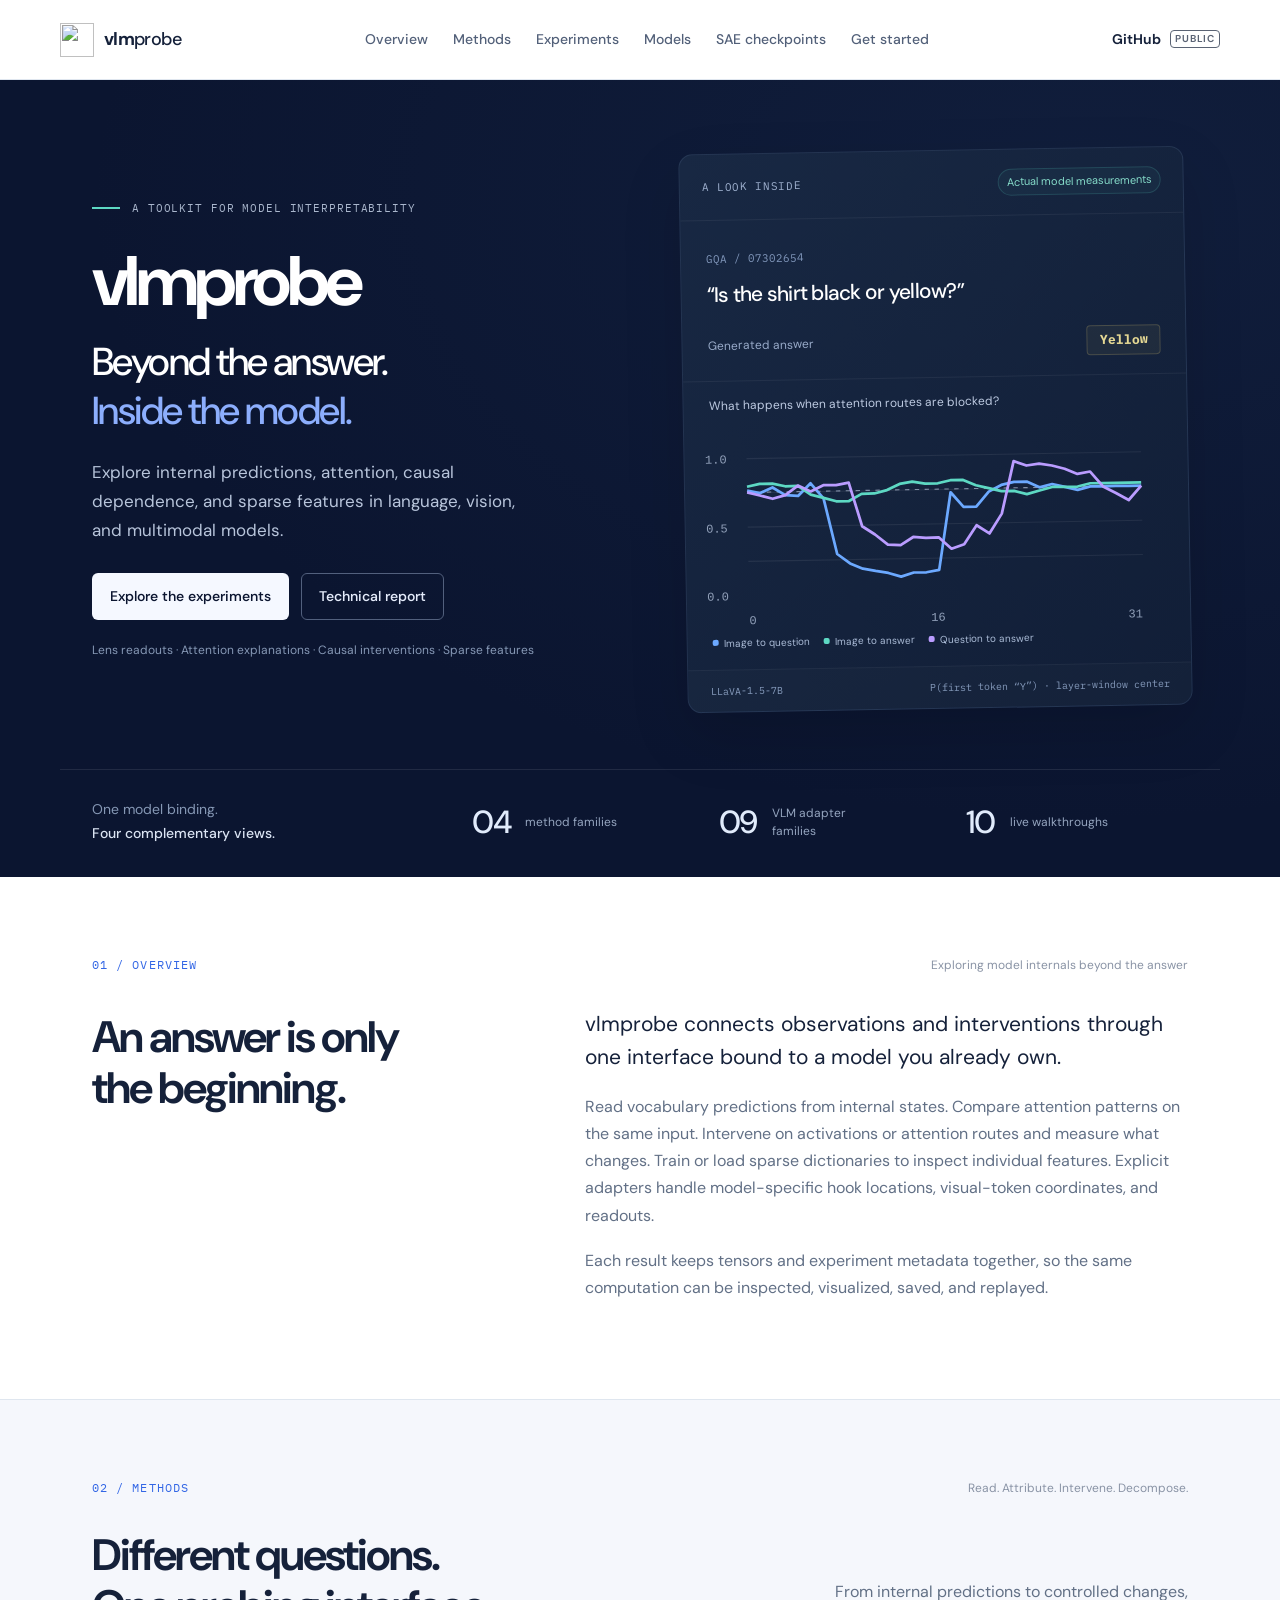
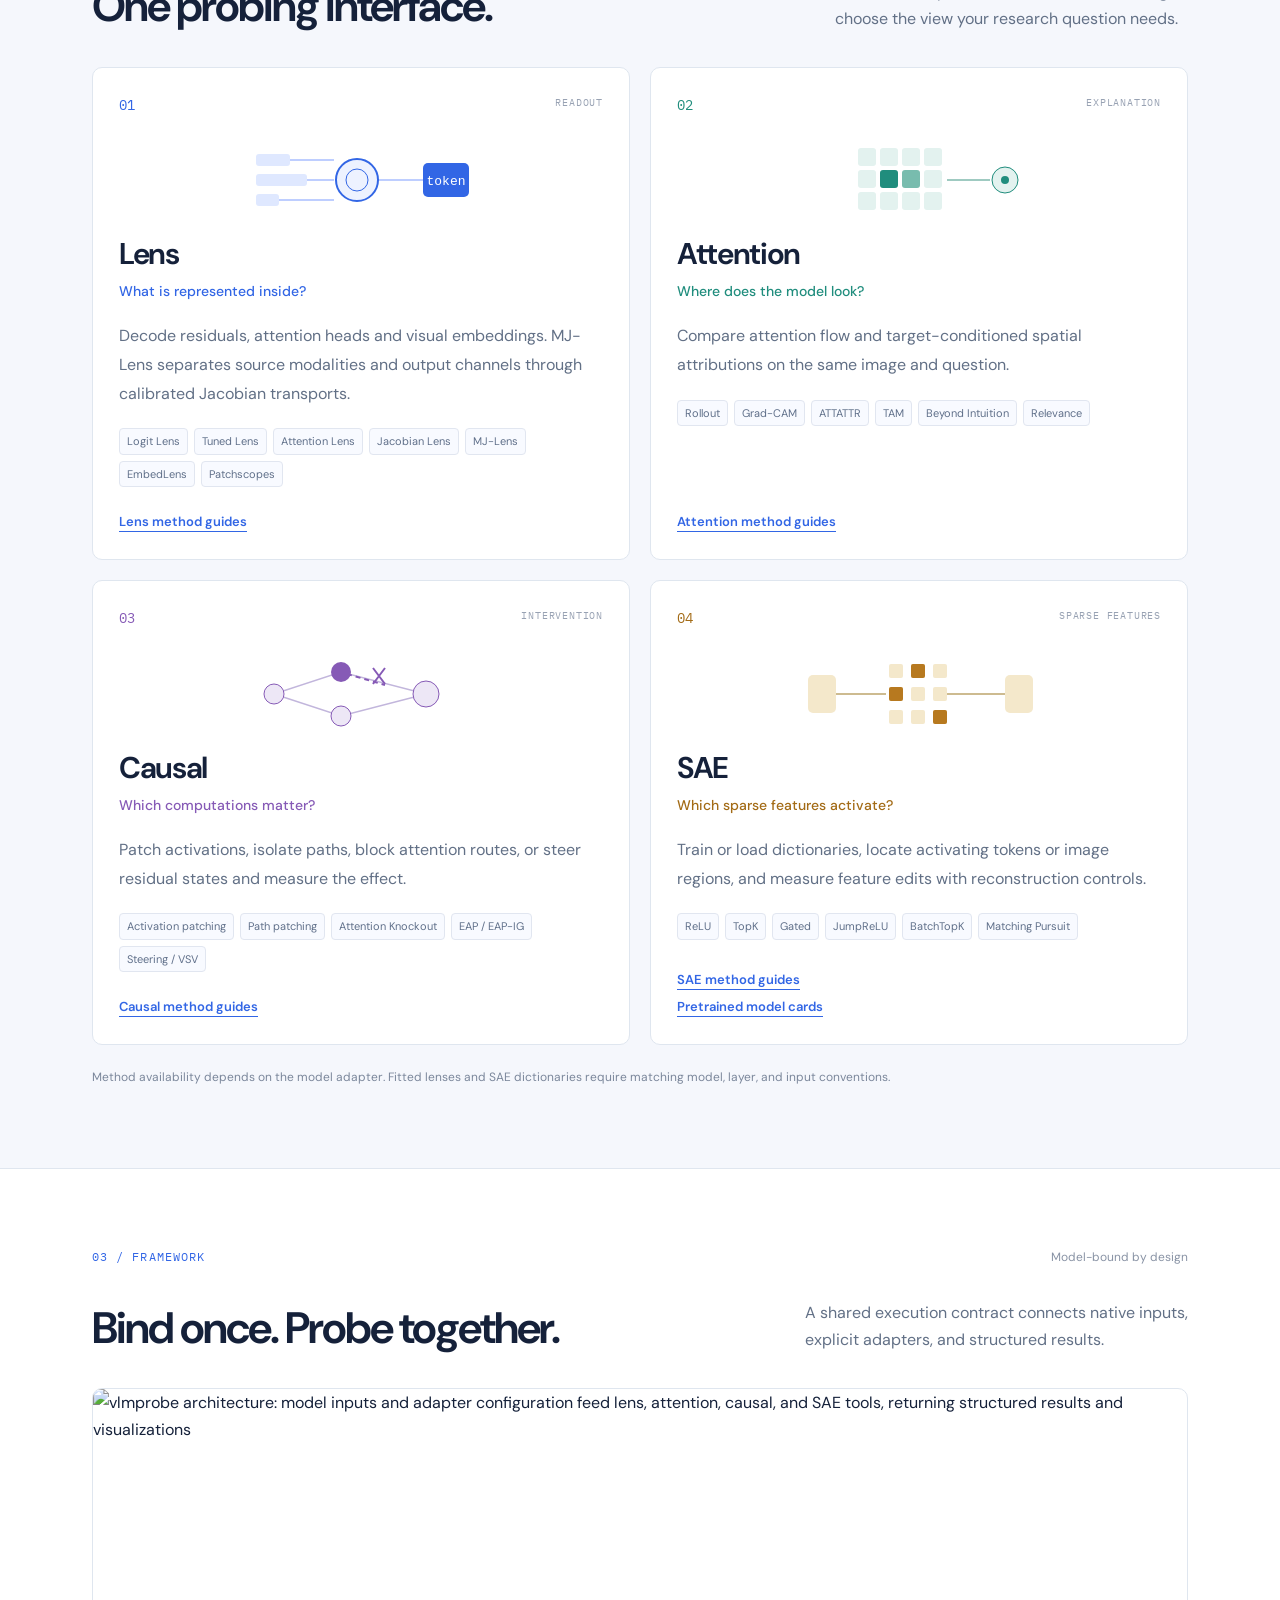
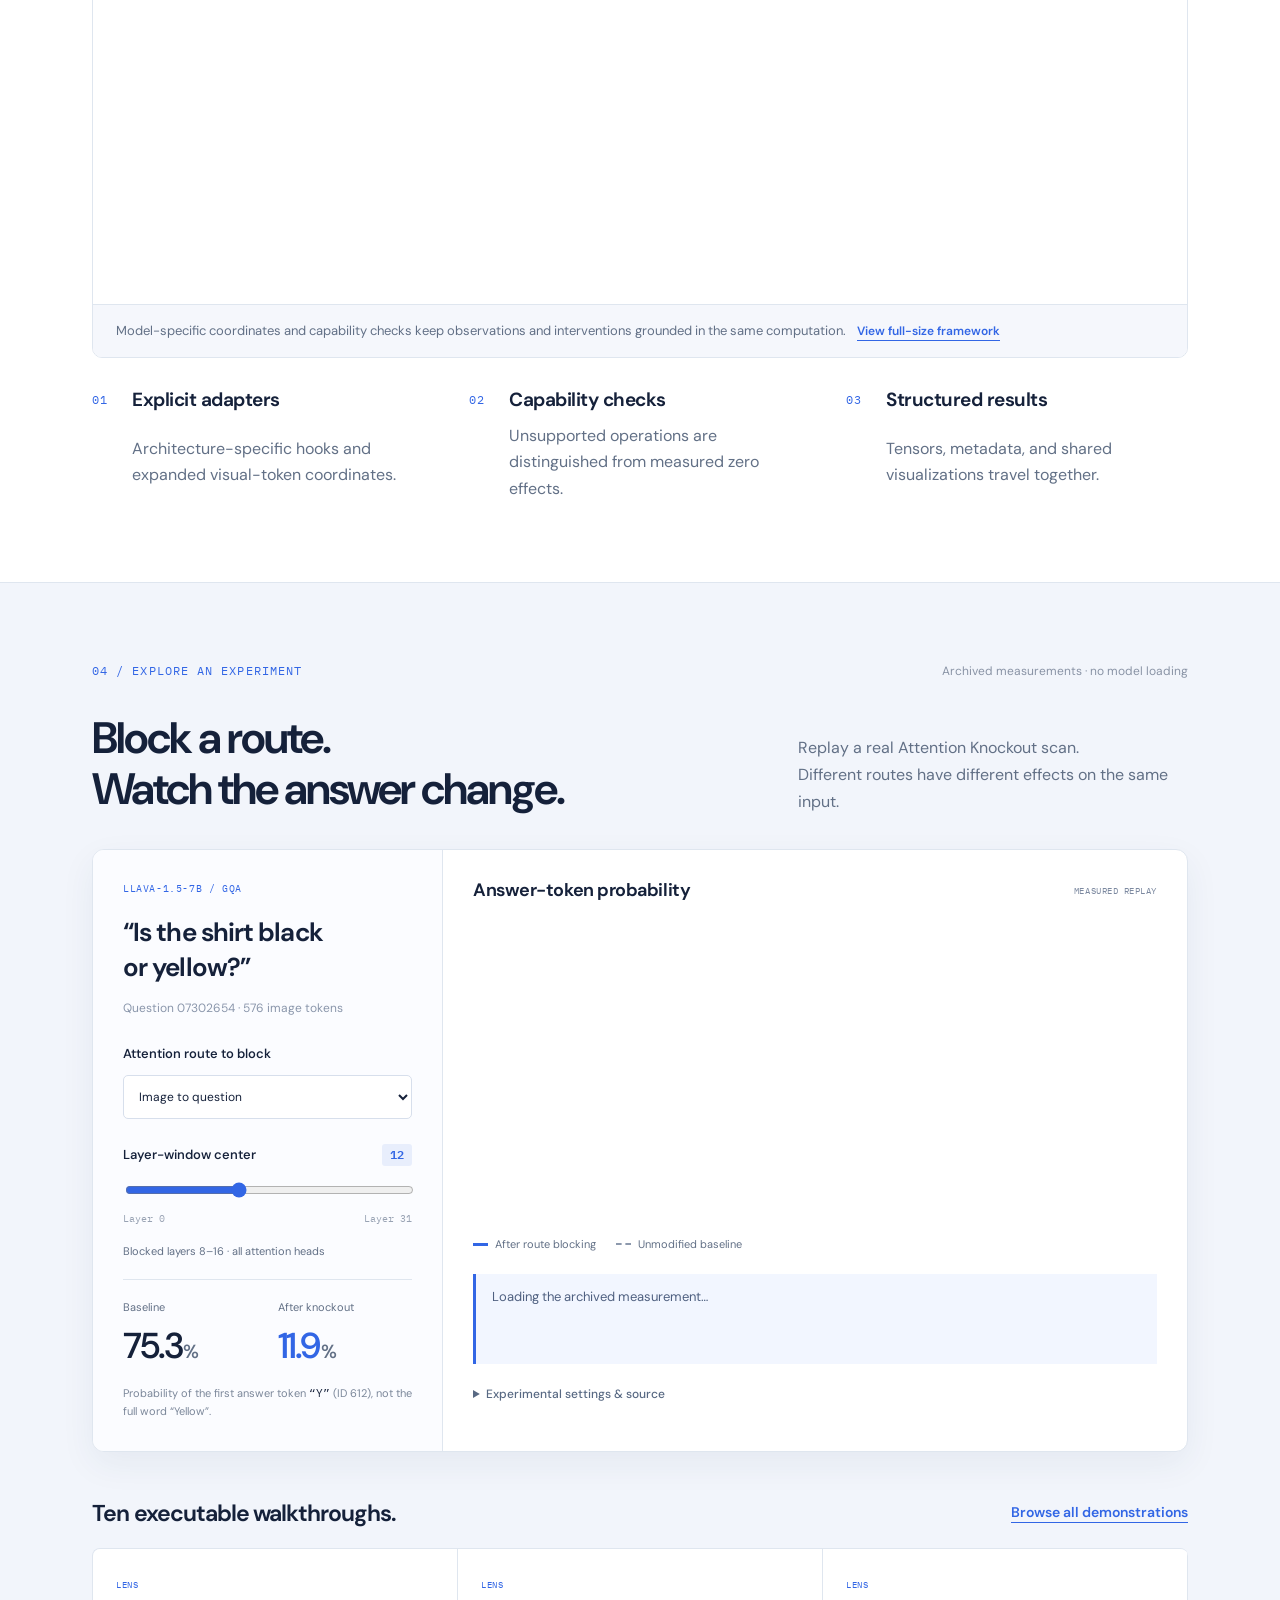
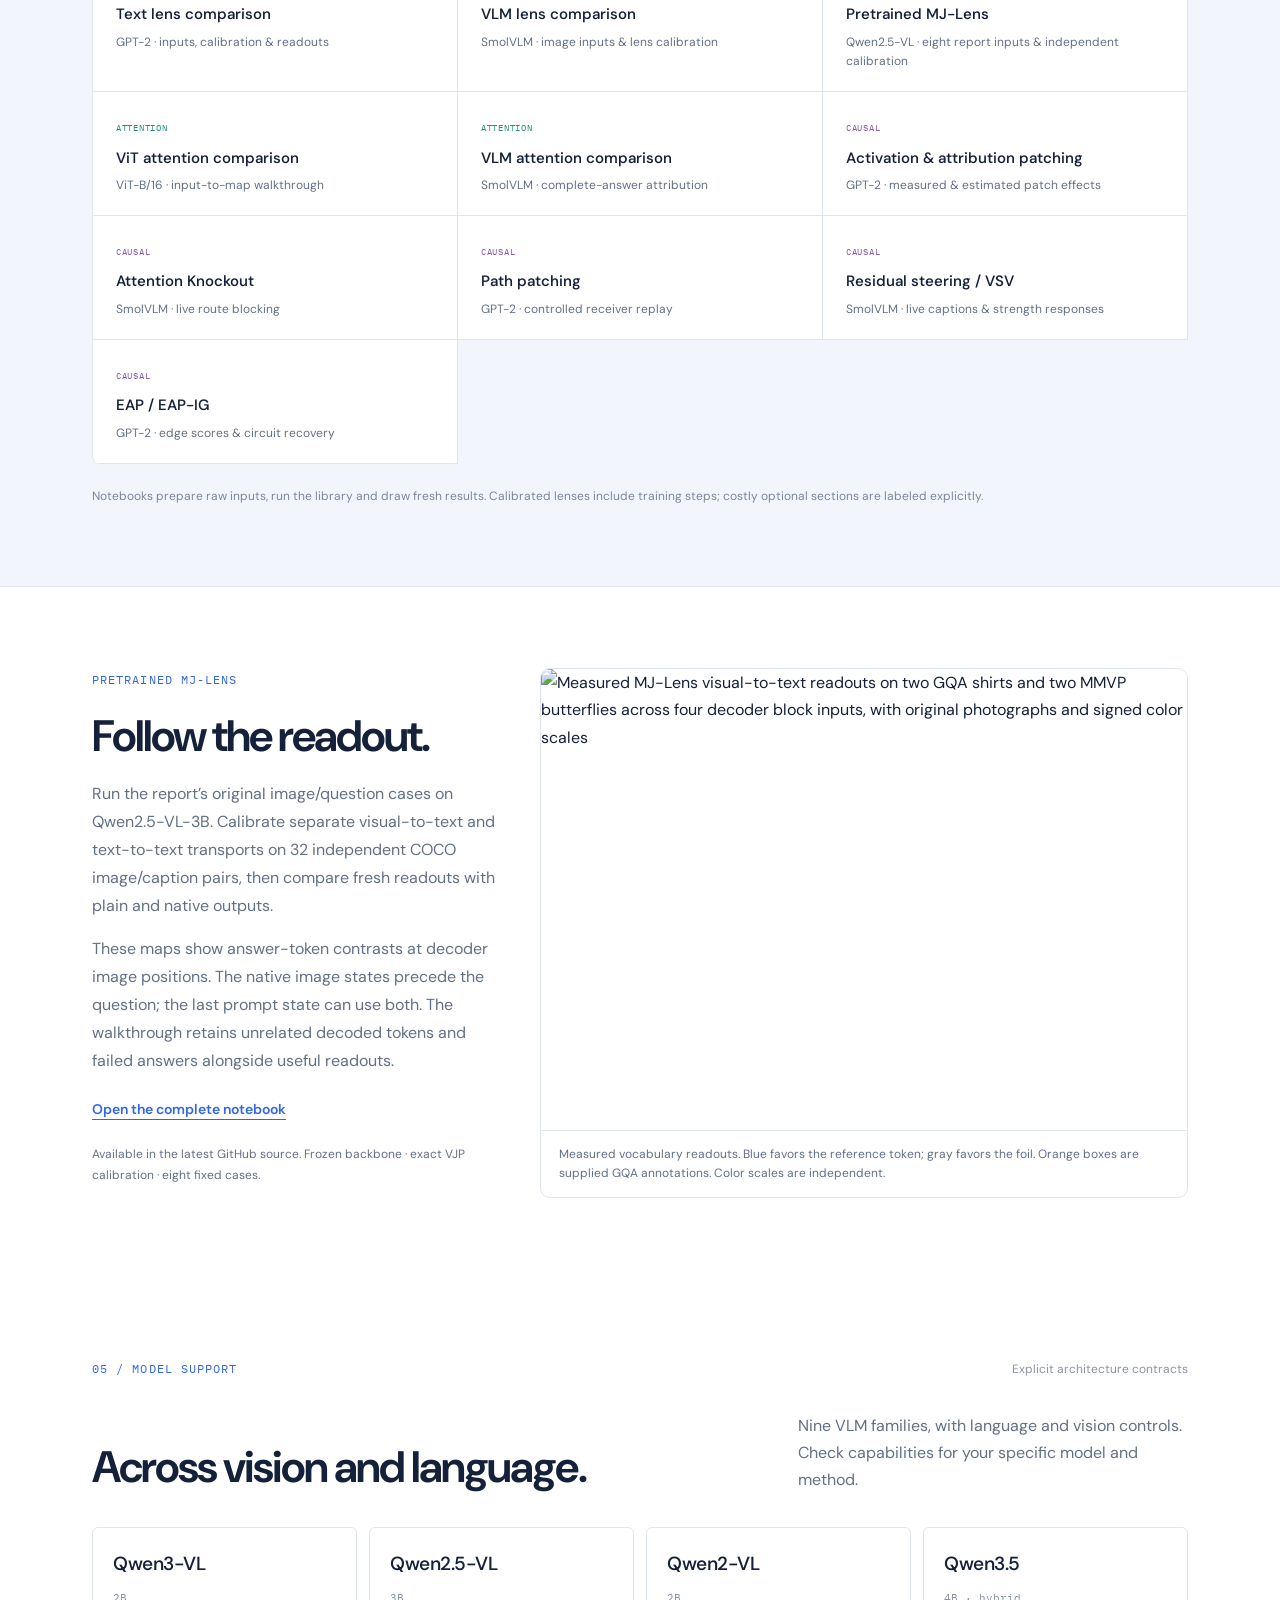
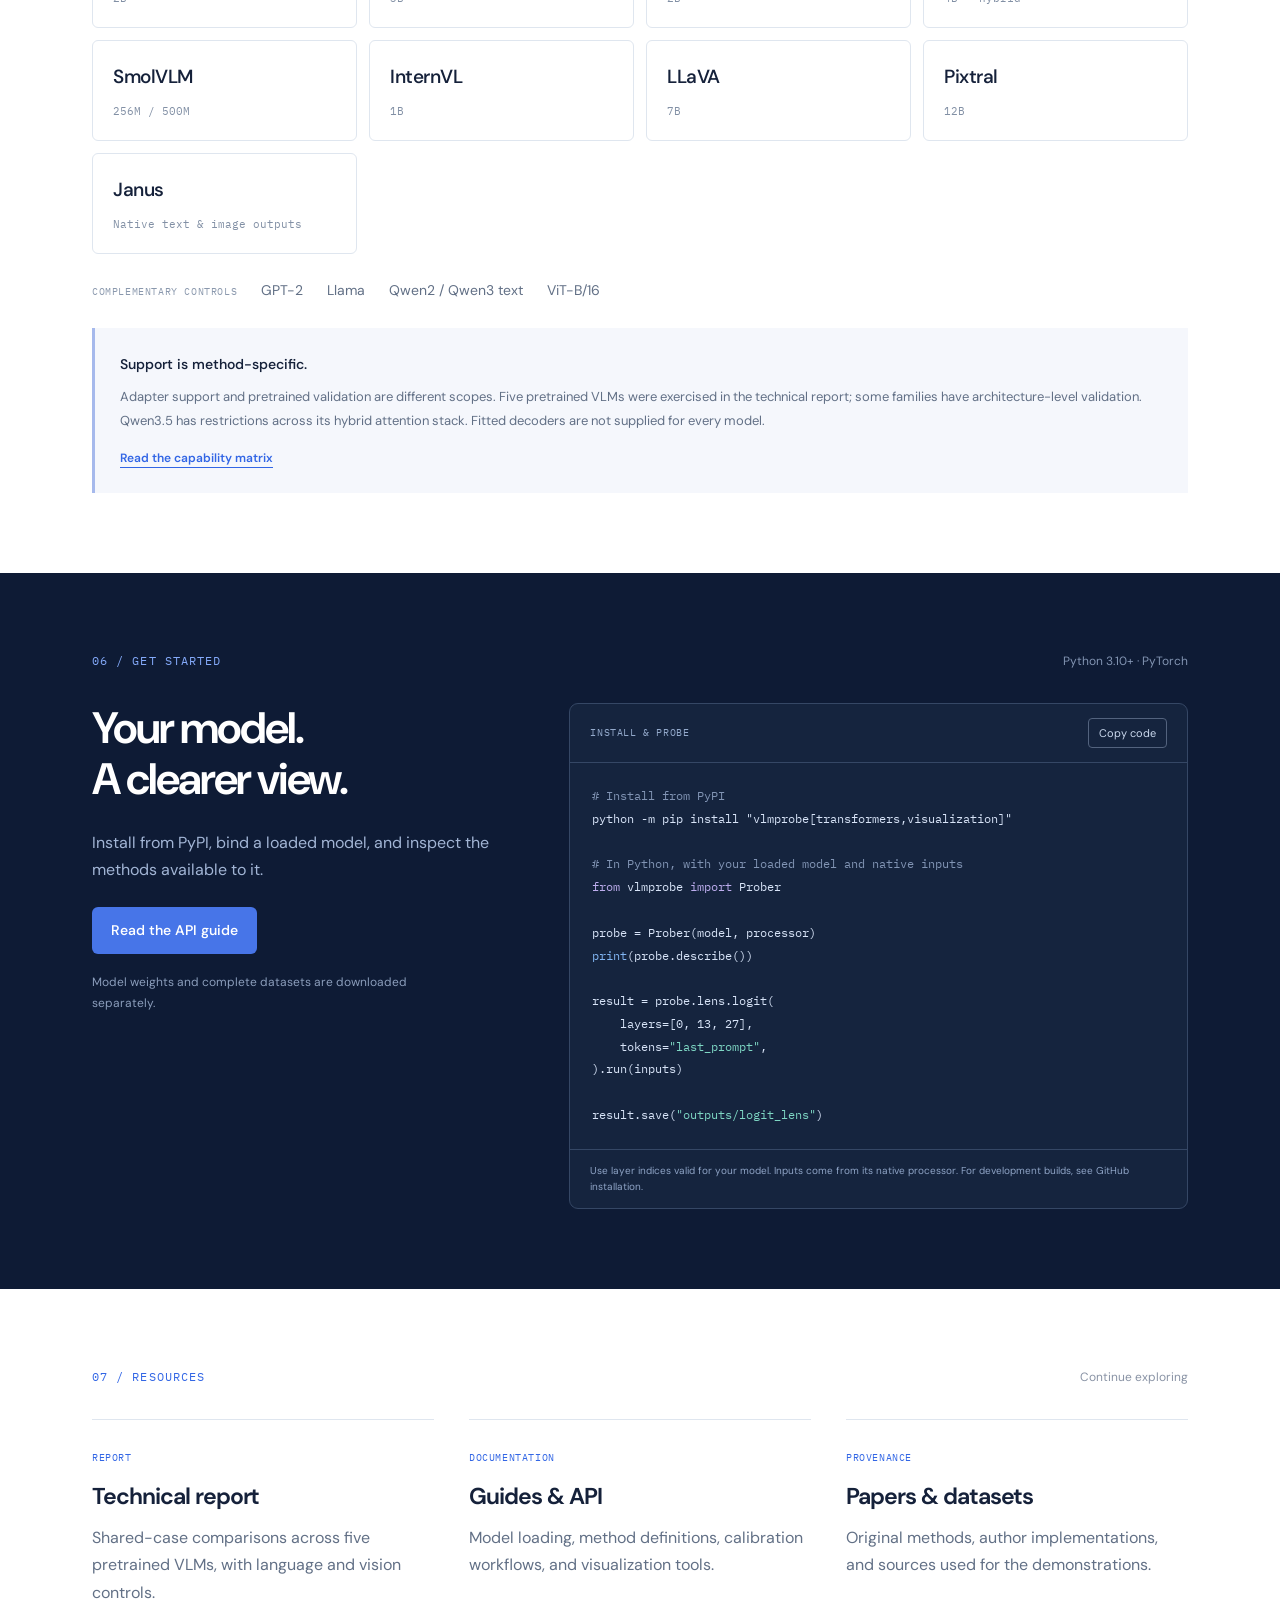
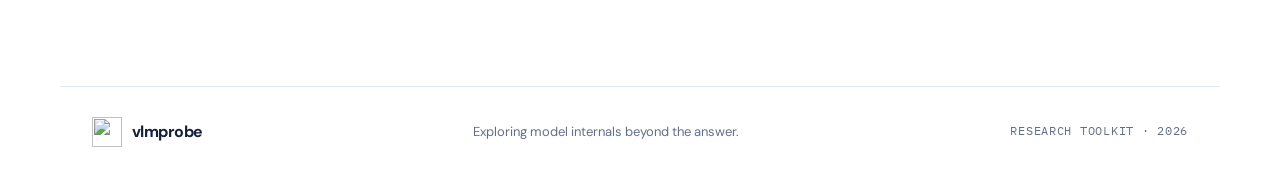
==== docs/project-page/index.html @ 8ac9cca7 "Validate library feedback and publish pretrained MJ-Lens workflows Repair corpus Jacobian resume and" ====
<!doctype html>
<html lang="en">
<head>
<meta charset="utf-8"><meta name="viewport" content="width=device-width,initial-scale=1">
<meta name="description" content="vlmprobe brings lens readouts, attention explanations, causal interventions, and sparse feature analysis into one model-bound interface for language, vision, and multimodal models.">
<meta name="theme-color" content="#0b1530">
<title>vlmprobe — Exploring Model Internals Beyond the Answer</title>
<link rel="icon" type="image/svg+xml" href="data:image/svg+xml,%3Csvg xmlns='http://www.w3.org/2000/svg' viewBox='0 0 32 32'%3E%3Crect width='32' height='32' rx='8' fill='%230b1530'/%3E%3Ccircle cx='17' cy='15' r='8' stroke='%235dd8c3' fill='none' stroke-width='2'/%3E%3Cpath d='m23 21 5 6M4 10h7M4 16h7M4 22h7' stroke='%236ca9ff' stroke-width='2'/%3E%3C/svg%3E">
<link rel="preconnect" href="https://fonts.googleapis.com"><link rel="preconnect" href="https://fonts.gstatic.com" crossorigin>
<link href="https://fonts.googleapis.com/css2?family=DM+Sans:wght@400;450;500;550;600;650;700;750&family=IBM+Plex+Mono:wght@400;500&display=swap" rel="stylesheet">
<link rel="stylesheet" href="styles.css">
</head>
<body>
<a class="skip-link" href="#overview">Skip to content</a>
<header class="site-header"><div class="nav-wrap">
<a class="brand" href="#top"><img src="assets/mark.svg" width="34" height="34" alt=""><span>vlm<span class="brand-light">probe</span></span></a>
<nav aria-label="Main navigation"><a href="#overview">Overview</a><a href="#methods">Methods</a><a href="#experiment">Experiments</a><a href="#models">Models</a><a href="sae-models/">SAE checkpoints</a><a href="#start">Get started</a></nav>
<a class="nav-code" href="https://github.com/gexinh/vlm-prob" target="_blank" rel="noopener">GitHub <span class="private-label">PUBLIC</span></a>
</div></header>
<main id="top">
<section class="hero"><div class="hero-grid wrap">
<div class="hero-copy">
<p class="eyebrow"><span class="eyebrow-line"></span> A TOOLKIT FOR MODEL INTERPRETABILITY</p>
<h1>vlmprobe</h1>
<p class="hero-title">Beyond the answer.<br> <span>Inside the model.</span></p>
<p class="hero-description">Explore internal predictions, attention, causal dependence, and sparse features in language, vision, and multimodal models.</p>
<div class="hero-actions"><a class="button button-primary" href="#experiment">Explore the experiments</a><a class="button button-outline" href="https://github.com/gexinh/vlm-prob/releases/latest/download/vlm-probing-technical-report.pdf" target="_blank" rel="noopener">Technical report</a></div>
<p class="hero-footnote">Lens readouts · Attention explanations · Causal interventions · Sparse features</p>
</div>
<div class="hero-figure">
<div class="figure-heading"><span class="mono">A LOOK INSIDE</span><span class="figure-tag">Actual model measurements</span></div>
<div class="question"><span class="question-label">GQA / 07302654</span><p>“Is the shirt black or yellow?”</p><div class="answer"><span>Generated answer</span><strong>Yellow</strong></div></div>
<div class="trace-heading"><span>What happens when attention routes are blocked?</span></div>
<svg class="hero-chart" viewBox="0 0 430 195" role="img" aria-labelledby="hero-chart-title"><title id="hero-chart-title">Archived attention knockout curves: probability of first answer token Y across layer windows</title><g stroke="#ffffff12"><path d="M42 128.75H402"/><path d="M42 97.5H402"/><path d="M42 66.25H402"/><path d="M42 35H402"/></g><g fill="#91a0b9" font-size="11" font-family="monospace"><text x="4" y="39">1.0</text><text x="4" y="102">0.5</text><text x="4" y="164">0.0</text><text x="42" y="186">0</text><text x="208" y="186">16</text><text x="388" y="186">31</text></g><path d="M42 65.84832429885864H402" stroke="#8290a8" stroke-dasharray="4 5"/><polyline points="42.0,64.2 53.6,66.7 65.2,61.7 76.8,68.9 88.4,69.8 100.0,58.5 111.6,72.4 123.2,123.4 134.8,132.2 146.4,137.2 158.0,139.5 169.6,141.5 181.2,145.1 192.8,141.5 204.4,141.5 216.0,139.5 227.6,68.9 239.2,82.4 250.8,82.4 262.4,68.9 274.0,63.0 285.6,60.4 297.2,60.4 308.8,65.8 320.4,63.0 332.0,65.8 343.6,68.8 355.2,65.8 366.8,65.9 378.4,65.8 390.0,65.9 401.6,65.8" fill="none" stroke="#6ca9ff" stroke-width="2.5" stroke-linejoin="round"/><polyline points="42.0,60.6 53.6,58.2 65.2,58.2 76.8,60.8 88.4,60.7 100.0,68.8 111.6,72.0 123.2,75.3 134.8,75.3 146.4,68.9 158.0,68.8 169.6,65.9 181.2,60.5 192.8,58.6 204.4,60.7 216.0,60.5 227.6,57.9 239.2,57.9 250.8,62.9 262.4,65.7 274.0,68.7 285.6,68.7 297.2,71.8 308.8,68.7 320.4,65.7 332.0,65.7 343.6,65.7 355.2,62.9 366.8,62.9 378.4,63.0 390.0,63.0 401.6,63.0" fill="none" stroke="#5dd8c3" stroke-width="2.5" stroke-linejoin="round"/><polyline points="42.0,65.8 53.6,68.8 65.2,72.0 76.8,68.9 88.4,60.4 100.0,65.9 111.6,60.4 123.2,60.6 134.8,58.4 146.4,98.5 158.0,106.2 169.6,115.6 181.2,116.3 192.8,109.1 204.4,110.2 216.0,109.8 227.6,120.4 239.2,116.5 250.8,99.4 262.4,107.1 274.0,89.2 285.6,41.5 297.2,45.7 308.8,44.2 320.4,46.1 332.0,49.3 343.6,54.2 355.2,52.2 366.8,66.0 378.4,72.2 390.0,78.8 401.6,65.8" fill="none" stroke="#ba9cff" stroke-width="2.5" stroke-linejoin="round"/></svg>
<div class="chart-caption"><span><i style="background:#6ca9ff"></i>Image to question</span><span><i style="background:#5dd8c3"></i>Image to answer</span><span><i style="background:#ba9cff"></i>Question to answer</span></div>
<div class="figure-footer"><span>LLaVA-1.5-7B</span><span>P(first token “Y”) · layer-window center</span></div>
</div>
</div><div class="hero-bottom wrap"><p>One model binding.<br> <strong>Four complementary views.</strong></p><div><strong>04</strong><span>method families</span></div><div><strong>09</strong><span>VLM adapter families</span></div><div><strong>10</strong><span>live walkthroughs</span></div></div></section>
<section class="section wrap" id="overview"><div class="section-top"><span class="section-index">01 / OVERVIEW</span><span class="section-note">Exploring model internals beyond the answer</span></div><div class="overview-grid"><h2>An answer is only<br> the beginning.</h2><div><p class="lead">vlmprobe connects observations and interventions through one interface bound to a model you already own.</p><p>Read vocabulary predictions from internal states. Compare attention patterns on the same input. Intervene on activations or attention routes and measure what changes. Train or load sparse dictionaries to inspect individual features. Explicit adapters handle model-specific hook locations, visual-token coordinates, and readouts.</p><p>Each result keeps tensors and experiment metadata together, so the same computation can be inspected, visualized, saved, and replayed.</p></div></div></section>
<section class="methods-section" id="methods"><div class="section wrap"><div class="section-top"><span class="section-index">02 / METHODS</span><span class="section-note">Read. Attribute. Intervene. Decompose.</span></div><div class="section-heading"><h2>Different questions.<br> One probing interface.</h2><p>From internal predictions to controlled changes,<br> choose the view your research question needs.</p></div>
<div class="method-grid">
<article class="method-card lens-card"><div class="method-number">01 <span>READOUT</span></div><div class="method-symbol" aria-hidden="true"><svg viewBox="0 0 250 80"><g stroke="#a9bfff" stroke-width="1.5"><path d="M22 20H98M22 40H98M22 60H98M143 40H211"/></g><g fill="#dfe8ff"><rect x="20" y="14" width="34" height="12" rx="3"/><rect x="20" y="34" width="51" height="12" rx="3"/><rect x="20" y="54" width="23" height="12" rx="3"/></g><circle cx="121" cy="40" r="21" fill="#edf2ff" stroke="#3266e5" stroke-width="2"/><circle cx="121" cy="40" r="11" fill="none" stroke="#3266e5"/><rect x="187" y="23" width="46" height="34" rx="5" fill="#3266e5"/><text x="210" y="45" text-anchor="middle" fill="white" font-size="13" font-family="monospace">token</text></svg></div><h3>Lens</h3><p class="method-question">What is represented inside?</p><p>Decode residuals, attention heads and visual embeddings. MJ-Lens separates source modalities and output channels through calibrated Jacobian transports.</p><div class="method-tags"><span>Logit Lens</span><span>Tuned Lens</span><span>Attention Lens</span><span>Jacobian Lens</span><a href="https://github.com/gexinh/vlm-probe/blob/main/docs/methods/mj_lens.md" target="_blank" rel="noopener">MJ-Lens</a><span>EmbedLens</span><span>Patchscopes</span></div><a class="text-link" href="https://github.com/gexinh/vlm-prob/blob/main/docs/methods/logit_lens.md" target="_blank" rel="noopener">Lens method guides</a></article>
<article class="method-card attention-card"><div class="method-number">02 <span>EXPLANATION</span></div><div class="method-symbol" aria-hidden="true"><svg viewBox="0 0 250 80"><g fill="#e3f2ef"><rect x="64" y="8" width="18" height="18" rx="3"/><rect x="86" y="8" width="18" height="18" rx="3"/><rect x="108" y="8" width="18" height="18" rx="3"/><rect x="130" y="8" width="18" height="18" rx="3"/><rect x="64" y="30" width="18" height="18" rx="3"/><rect x="130" y="30" width="18" height="18" rx="3"/><rect x="64" y="52" width="18" height="18" rx="3"/><rect x="86" y="52" width="18" height="18" rx="3"/><rect x="108" y="52" width="18" height="18" rx="3"/><rect x="130" y="52" width="18" height="18" rx="3"/></g><rect x="86" y="30" width="18" height="18" rx="3" fill="#208d7d"/><rect x="108" y="30" width="18" height="18" rx="3" fill="#78bcae"/><path d="M153 40H196" stroke="#7fb9ac" stroke-width="1.5"/><circle cx="211" cy="40" r="13" fill="#e3f2ef" stroke="#208d7d"/><circle cx="211" cy="40" r="4" fill="#208d7d"/></svg></div><h3>Attention</h3><p class="method-question">Where does the model look?</p><p>Compare attention flow and target-conditioned spatial attributions on the same image and question.</p><div class="method-tags"><span>Rollout</span><span>Grad-CAM</span><span>ATTATTR</span><span>TAM</span><span>Beyond Intuition</span><span>Relevance</span></div><a class="text-link" href="https://github.com/gexinh/vlm-prob/blob/main/docs/methods/attention_maps.md" target="_blank" rel="noopener">Attention method guides</a></article>
<article class="method-card causal-card"><div class="method-number">03 <span>INTERVENTION</span></div><div class="method-symbol" aria-hidden="true"><svg viewBox="0 0 250 80"><g fill="none" stroke="#c2b6dc" stroke-width="1.5"><path d="M38 40 105 18 190 40M38 40 105 62 190 40"/></g><path d="m111 20 38 11" stroke="#865ab6" stroke-width="2" stroke-dasharray="5 4"/><circle cx="38" cy="40" r="10" fill="#ede7f6" stroke="#865ab6"/><circle cx="105" cy="18" r="10" fill="#865ab6"/><circle cx="105" cy="62" r="10" fill="#ede7f6" stroke="#865ab6"/><circle cx="190" cy="40" r="13" fill="#ede7f6" stroke="#865ab6"/><path d="m137 14 12 16m0-16-12 16" stroke="#865ab6" stroke-width="2"/></svg></div><h3>Causal</h3><p class="method-question">Which computations matter?</p><p>Patch activations, isolate paths, block attention routes, or steer residual states and measure the effect.</p><div class="method-tags"><span>Activation patching</span><span>Path patching</span><span>Attention Knockout</span><span>EAP / EAP-IG</span><span>Steering / VSV</span></div><a class="text-link" href="https://github.com/gexinh/vlm-prob/blob/main/docs/methods/activation_patching.md" target="_blank" rel="noopener">Causal method guides</a></article>
<article class="method-card sae-card"><div class="method-number">04 <span>SPARSE FEATURES</span></div><div class="method-symbol" aria-hidden="true"><svg viewBox="0 0 250 80"><path d="M38 40H92M153 40H212" stroke="#bda56c" stroke-width="1.5"/><rect x="14" y="21" width="28" height="38" rx="5" fill="#f4e8cb"/><g fill="#f4e8cb"><rect x="95" y="10" width="14" height="14" rx="2"/><rect x="117" y="10" width="14" height="14" rx="2"/><rect x="139" y="10" width="14" height="14" rx="2"/><rect x="95" y="33" width="14" height="14" rx="2"/><rect x="117" y="33" width="14" height="14" rx="2"/><rect x="139" y="33" width="14" height="14" rx="2"/><rect x="95" y="56" width="14" height="14" rx="2"/><rect x="117" y="56" width="14" height="14" rx="2"/><rect x="139" y="56" width="14" height="14" rx="2"/></g><g fill="#b7791f"><rect x="117" y="10" width="14" height="14" rx="2"/><rect x="95" y="33" width="14" height="14" rx="2"/><rect x="139" y="56" width="14" height="14" rx="2"/></g><rect x="211" y="21" width="28" height="38" rx="5" fill="#f4e8cb"/></svg></div><h3>SAE</h3><p class="method-question">Which sparse features activate?</p><p>Train or load dictionaries, locate activating tokens or image regions, and measure feature edits with reconstruction controls.</p><div class="method-tags"><span>ReLU</span><span>TopK</span><span>Gated</span><span>JumpReLU</span><span>BatchTopK</span><span>Matching Pursuit</span></div><a class="text-link" href="https://github.com/gexinh/vlm-prob/blob/main/docs/methods/sae/README.md" target="_blank" rel="noopener">SAE method guides</a><a class="text-link" href="sae-models/">Pretrained model cards</a></article>
</div><p class="section-small">Method availability depends on the model adapter. Fitted lenses and SAE dictionaries require matching model, layer, and input conventions.</p></div></section>
<section class="section wrap" id="framework"><div class="section-top"><span class="section-index">03 / FRAMEWORK</span><span class="section-note">Model-bound by design</span></div><div class="section-heading"><h2>Bind once. Probe together.</h2><p>A shared execution contract connects native inputs,<br> explicit adapters, and structured results.</p></div><figure class="protocol-figure"><img src="assets/library-overview-sae.svg" alt="vlmprobe architecture: model inputs and adapter configuration feed lens, attention, causal, and SAE tools, returning structured results and visualizations" width="1600" height="754" loading="lazy"><figcaption>Model-specific coordinates and capability checks keep observations and interventions grounded in the same computation. <a class="text-link" href="assets/library-overview-sae.svg" target="_blank" rel="noopener">View full-size framework</a></figcaption></figure><div class="principle-row"><div><span class="mono">01</span><h3>Explicit adapters</h3><p>Architecture-specific hooks and expanded visual-token coordinates.</p></div><div><span class="mono">02</span><h3>Capability checks</h3><p>Unsupported operations are distinguished from measured zero effects.</p></div><div><span class="mono">03</span><h3>Structured results</h3><p>Tensors, metadata, and shared visualizations travel together.</p></div></div></section>
<section class="experiment-section" id="experiment"><div class="section wrap"><div class="section-top"><span class="section-index">04 / EXPLORE AN EXPERIMENT</span><span class="section-note">Archived measurements · no model loading</span></div><div class="section-heading"><h2>Block a route.<br> Watch the answer change.</h2><p>Replay a real Attention Knockout scan.<br> Different routes have different effects on the same input.</p></div>
<div class="experiment-panel"><div class="experiment-sidebar"><div class="sample-kicker mono">LLAVA-1.5-7B / GQA</div><h3>“Is the shirt black<br> or yellow?”</h3><p class="sample-meta">Question 07302654 · 576 image tokens</p><div class="control"><label for="route-select">Attention route to block</label><select id="route-select"><option value="image_to_question">Image to question</option><option value="image_to_last">Image to answer position</option><option value="question_to_last">Question to answer position</option><option value="target_to_question">Target shirt patches to question</option><option value="other_to_question">Other image patches to question</option></select></div><div class="control"><label for="layer-range">Layer-window center <output id="layer-output" for="layer-range">12</output></label><input type="range" min="0" max="31" value="12" id="layer-range"><div class="range-labels"><span>Layer 0</span><span>Layer 31</span></div></div><p class="window-note" id="window-note">Blocked layers 8–16 · all attention heads</p><div class="measurement"><div><span>Baseline</span><strong>75.3<span>%</span></strong></div><div><span>After knockout</span><strong id="knockout-value">11.9<span>%</span></strong></div></div><div class="token-explanation">Probability of the first answer token <code>“Y”</code> (ID 612), not the full word “Yellow”.</div></div>
<div class="experiment-chart-panel"><div class="experiment-chart-heading"><h3>Answer-token probability</h3><span class="replay-label">MEASURED REPLAY</span></div><div id="chart-container" class="chart-container" aria-label="Attention knockout probability chart"></div><div class="experiment-legend"><span><i class="legend-blue"></i>After route blocking</span><span><i class="legend-baseline"></i>Unmodified baseline</span></div><div class="result-insight" aria-live="polite" id="result-insight">Loading the archived measurement…</div><details class="data-details"><summary>Experimental settings &amp; source</summary><p>Joint windows of up to 9 consecutive layers, clipped at the boundaries; all heads are blocked at masked pre-softmax attention logits. Layer indices start at zero. LLaVA-1.5-7B uses bf16 model execution and float32 probability readout.</p><p>This browser replays stored numbers; it does not run a new intervention. A single GQA example does not establish dataset-level performance.</p><a href="https://github.com/gexinh/vlm-prob/blob/main/demos/snapshots/attention_knockout/07302654.json" target="_blank" rel="noopener">View original measurement</a></details><noscript><p>This interactive replay requires JavaScript. The hero figure shows the same archived experiment.</p></noscript></div></div>
<div class="demo-heading"><h3>Ten executable walkthroughs.</h3><a class="text-link" href="https://github.com/gexinh/vlm-prob/blob/main/demos/README.md" target="_blank" rel="noopener">Browse all demonstrations</a></div><div class="demo-grid">
<a class="demo-item" href="https://github.com/gexinh/vlm-prob/blob/main/demos/lens_comparison_demo.ipynb" target="_blank" rel="noopener"><span class="demo-family lens">LENS</span><h4>Text lens comparison</h4><p>GPT-2 · inputs, calibration &amp; readouts</p></a>
<a class="demo-item" href="https://github.com/gexinh/vlm-prob/blob/main/demos/vlm_lens_demo.ipynb" target="_blank" rel="noopener"><span class="demo-family lens">LENS</span><h4>VLM lens comparison</h4><p>SmolVLM · image inputs &amp; lens calibration</p></a>
<a class="demo-item" href="https://github.com/gexinh/vlm-probe/blob/main/demos/10_mj_lens.ipynb" target="_blank" rel="noopener"><span class="demo-family lens">LENS</span><h4>Pretrained MJ-Lens</h4><p>Qwen2.5-VL · eight report inputs &amp; independent calibration</p></a>
<a class="demo-item" href="https://github.com/gexinh/vlm-prob/blob/main/demos/attention_comparison_demo.ipynb" target="_blank" rel="noopener"><span class="demo-family attention">ATTENTION</span><h4>ViT attention comparison</h4><p>ViT-B/16 · input-to-map walkthrough</p></a>
<a class="demo-item" href="https://github.com/gexinh/vlm-prob/blob/main/demos/vlm_attention_comparison_demo.ipynb" target="_blank" rel="noopener"><span class="demo-family attention">ATTENTION</span><h4>VLM attention comparison</h4><p>SmolVLM · complete-answer attribution</p></a>
<a class="demo-item" href="https://github.com/gexinh/vlm-prob/blob/main/demos/activation_patching_demo.ipynb" target="_blank" rel="noopener"><span class="demo-family causal">CAUSAL</span><h4>Activation &amp; attribution patching</h4><p>GPT-2 · measured &amp; estimated patch effects</p></a>
<a class="demo-item" href="https://github.com/gexinh/vlm-prob/blob/main/demos/attention_knockout_demo.ipynb" target="_blank" rel="noopener"><span class="demo-family causal">CAUSAL</span><h4>Attention Knockout</h4><p>SmolVLM · live route blocking</p></a>
<a class="demo-item" href="https://github.com/gexinh/vlm-prob/blob/main/demos/path_patching_demo.ipynb" target="_blank" rel="noopener"><span class="demo-family causal">CAUSAL</span><h4>Path patching</h4><p>GPT-2 · controlled receiver replay</p></a>
<a class="demo-item" href="https://github.com/gexinh/vlm-prob/blob/main/demos/steering_vsv_demo.ipynb" target="_blank" rel="noopener"><span class="demo-family causal">CAUSAL</span><h4>Residual steering / VSV</h4><p>SmolVLM · live captions &amp; strength responses</p></a>
<a class="demo-item" href="https://github.com/gexinh/vlm-prob/blob/main/demos/eap_ig_demo.ipynb" target="_blank" rel="noopener"><span class="demo-family causal">CAUSAL</span><h4>EAP / EAP-IG</h4><p>GPT-2 · edge scores &amp; circuit recovery</p></a>
</div><p class="section-small">Notebooks prepare raw inputs, run the library and draw fresh results. Calibrated lenses include training steps; costly optional sections are labeled explicitly.</p></div></section>
<section class="section wrap mj-walkthrough" id="mj-lens"><div class="mj-copy"><span class="section-index">PRETRAINED MJ-LENS</span><h2>Follow the readout.</h2><p>Run the report’s original image/question cases on Qwen2.5-VL-3B. Calibrate separate visual-to-text and text-to-text transports on 32 independent COCO image/caption pairs, then compare fresh readouts with plain and native outputs.</p><p>These maps show answer-token contrasts at decoder image positions. The native image states precede the question; the last prompt state can use both. The walkthrough retains unrelated decoded tokens and failed answers alongside useful readouts.</p><a class="text-link" href="https://github.com/gexinh/vlm-probe/blob/main/demos/10_mj_lens.ipynb" target="_blank" rel="noopener">Open the complete notebook</a><p class="section-small">Available in the latest GitHub source. Frozen backbone · exact VJP calibration · eight fixed cases.</p></div><figure class="mj-preview"><a href="assets/lens-mj-report-spatial.png" target="_blank" rel="noopener"><img src="assets/lens-mj-report-spatial.png" alt="Measured MJ-Lens visual-to-text readouts on two GQA shirts and two MMVP butterflies across four decoder block inputs, with original photographs and signed color scales" width="2414" height="1722" loading="lazy"></a><figcaption>Measured vocabulary readouts. Blue favors the reference token; gray favors the foil. Orange boxes are supplied GQA annotations. Color scales are independent.</figcaption></figure></section>
<section class="section wrap" id="models"><div class="section-top"><span class="section-index">05 / MODEL SUPPORT</span><span class="section-note">Explicit architecture contracts</span></div><div class="section-heading"><h2>Across vision and language.</h2><p>Nine VLM families, with language and vision controls.<br> Check capabilities for your specific model and method.</p></div><div class="model-grid">
<a href="https://github.com/gexinh/vlm-prob/blob/main/docs/models/qwen3_vl.md" target="_blank" rel="noopener"><span>Qwen3-VL</span><small>2B</small></a><a href="https://github.com/gexinh/vlm-prob/blob/main/docs/models/qwen2_5_vl.md" target="_blank" rel="noopener"><span>Qwen2.5-VL</span><small>3B</small></a><a href="https://github.com/gexinh/vlm-prob/blob/main/docs/models/qwen2_vl.md" target="_blank" rel="noopener"><span>Qwen2-VL</span><small>2B</small></a><a href="https://github.com/gexinh/vlm-prob/blob/main/docs/models/qwen3_5.md" target="_blank" rel="noopener"><span>Qwen3.5</span><small>4B · hybrid</small></a><a href="https://github.com/gexinh/vlm-prob/blob/main/docs/models/smolvlm.md" target="_blank" rel="noopener"><span>SmolVLM</span><small>256M / 500M</small></a><a href="https://github.com/gexinh/vlm-prob/blob/main/docs/models/internvl.md" target="_blank" rel="noopener"><span>InternVL</span><small>1B</small></a><a href="https://github.com/gexinh/vlm-prob/blob/main/docs/models/llava.md" target="_blank" rel="noopener"><span>LLaVA</span><small>7B</small></a><a href="https://github.com/gexinh/vlm-prob/blob/main/docs/models/pixtral.md" target="_blank" rel="noopener"><span>Pixtral</span><small>12B</small></a><a href="https://github.com/gexinh/vlm-probe/blob/main/docs/models/janus.md" target="_blank" rel="noopener"><span>Janus</span><small>Native text &amp; image outputs</small></a></div><div class="model-controls"><span class="mono">COMPLEMENTARY CONTROLS</span><span>GPT-2</span><span>Llama</span><span>Qwen2 / Qwen3 text</span><span>ViT-B/16</span></div><div class="support-note"><strong>Support is method-specific.</strong><p>Adapter support and pretrained validation are different scopes. Five pretrained VLMs were exercised in the technical report; some families have architecture-level validation. Qwen3.5 has restrictions across its hybrid attention stack. Fitted decoders are not supplied for every model.</p><a class="text-link" href="https://github.com/gexinh/vlm-prob/blob/main/docs/models/README.md" target="_blank" rel="noopener">Read the capability matrix</a></div></section>
<section class="start-section" id="start"><div class="section wrap"><div class="section-top"><span class="section-index">06 / GET STARTED</span><span class="section-note">Python 3.10+ · PyTorch</span></div><div class="start-grid"><div><h2>Your model.<br> A clearer view.</h2><p>Install from <a href="https://pypi.org/project/vlmprobe/" target="_blank" rel="noopener">PyPI</a>, bind a loaded model, and inspect the methods available to it.</p><a class="button button-blue" href="https://github.com/gexinh/vlm-prob/blob/main/docs/API.md" target="_blank" rel="noopener">Read the API guide</a><p class="access-note">Model weights and complete datasets are downloaded separately.</p></div><div class="code-panel"><div class="code-header"><span class="mono">INSTALL &amp; PROBE</span><button type="button" id="copy-code" aria-label="Copy installation and probing example">Copy code</button></div><pre><code id="quickstart-code"><span class="code-comment"># Install from PyPI</span>
python -m pip install "vlmprobe[transformers,visualization]"

<span class="code-comment"># In Python, with your loaded model and native inputs</span>
<span class="code-keyword">from</span> vlmprobe <span class="code-keyword">import</span> Prober

probe = Prober(model, processor)
<span class="code-function">print</span>(probe.describe())

result = probe.lens.logit(
    layers=[0, 13, 27],
    tokens=<span class="code-string">"last_prompt"</span>,
).run(inputs)

result.save(<span class="code-string">"outputs/logit_lens"</span>)</code></pre><div class="code-footer">Use layer indices valid for your model. Inputs come from its native processor. For development builds, see <a href="https://github.com/gexinh/vlm-prob/blob/main/docs/PACKAGING.md" target="_blank" rel="noopener">GitHub installation</a>.</div></div></div></div></section>
<section class="section resources-section wrap" id="resources"><div class="section-top"><span class="section-index">07 / RESOURCES</span><span class="section-note">Continue exploring</span></div><div class="resource-grid"><a href="https://github.com/gexinh/vlm-prob/releases/latest/download/vlm-probing-technical-report.pdf" target="_blank" rel="noopener"><span class="mono">REPORT</span><h3>Technical report</h3><p>Shared-case comparisons across five pretrained VLMs, with language and vision controls.</p></a><a href="https://github.com/gexinh/vlm-prob/blob/main/docs/README.md" target="_blank" rel="noopener"><span class="mono">DOCUMENTATION</span><h3>Guides &amp; API</h3><p>Model loading, method definitions, calibration workflows, and visualization tools.</p></a><a href="https://github.com/gexinh/vlm-prob/blob/main/docs/REFERENCES.md" target="_blank" rel="noopener"><span class="mono">PROVENANCE</span><h3>Papers &amp; datasets</h3><p>Original methods, author implementations, and sources used for the demonstrations.</p></a></div></section>
</main><footer class="footer wrap"><a class="brand" href="#top"><img src="assets/mark.svg" width="30" height="30" alt=""><span>vlmprobe</span></a><p>Exploring model internals beyond the answer.</p><span class="mono">RESEARCH TOOLKIT · 2026</span></footer>
<script src="app.js" defer></script>
</body></html>
---- docs/project-page/styles.css ----
:root{--navy:#0b1530;--ink:#15213a;--muted:#627086;--blue:#3266e5;--mint:#5dd8c3;--line:#dfe6ef;--soft:#f5f7fc;--mono:"IBM Plex Mono",monospace}*{box-sizing:border-box}html{scroll-behavior:smooth;scroll-padding-top:96px}body{margin:0;font-family:"DM Sans",sans-serif;color:var(--ink);font-size:16px;line-height:1.7;background:#fff}a{color:inherit;text-decoration:none}button,input,select{font:inherit}button,a,input,select{ -webkit-tap-highlight-color:transparent}a:focus-visible,button:focus-visible,input:focus-visible,select:focus-visible{outline:3px solid #41bda6;outline-offset:5px}button{cursor:pointer}p{margin:0 0 18px}h1,h2,h3{line-height:1.16;letter-spacing:-.045em;margin:0}h2{font-size:44px;font-weight:650}h3{font-size:25px;font-weight:650}.wrap{max-width:1160px;margin:auto;padding-left:32px;padding-right:32px}.mono{font-family:var(--mono);font-size:12px;letter-spacing:.06em}.site-header{height:80px;position:sticky;top:0;z-index:20;background:#fffffff2;backdrop-filter:blur(16px);border-bottom:1px solid var(--line)}.nav-wrap{height:100%;max-width:1224px;margin:auto;padding:0 32px;display:flex;align-items:center;justify-content:space-between;gap:24px}.brand{display:flex;align-items:center;gap:10px;font-size:18px;font-weight:700;letter-spacing:-.035em;white-space:nowrap}.brand-light{font-weight:500}.site-header nav{display:flex;gap:25px;font-size:14px;font-weight:500;color:#526079}.site-header nav a:hover,.nav-code:hover{color:var(--blue)}.nav-code{display:flex;align-items:center;gap:9px;font-size:14px;font-weight:650}.private-label{font-size:10px;letter-spacing:.08em;border:1px solid currentColor;border-radius:4px;padding:2px 4px;opacity:.7;line-height:1.2}.hero{color:white;background:var(--navy);position:relative;overflow:hidden}.hero:before{content:"";position:absolute;inset:0;pointer-events:none;background:radial-gradient(ellipse at 85% 15%,#253e6738,transparent 65%)}.hero-grid{display:grid;grid-template-columns:1.06fr 1fr;gap:55px;padding-top:70px;padding-bottom:60px;position:relative;align-items:center}.eyebrow{font-family:var(--mono);font-size:11px;letter-spacing:.08em;color:#aab7cd;display:flex;align-items:center;gap:12px;margin-bottom:24px}.eyebrow-line{display:inline-block;width:28px;height:2px;background:var(--mint)}.hero h1{font-size:70px;font-weight:700;letter-spacing:-.065em;margin-bottom:16px}.hero-title{font-size:39px;line-height:1.24;letter-spacing:-.04em;font-weight:500;margin-bottom:23px}.hero-title span{color:#8caefd}.hero-description{color:#b8c5db;max-width:430px;font-size:17px;line-height:1.7;margin-bottom:28px}.hero-actions{display:flex;flex-wrap:wrap;gap:12px}.button{display:inline-flex;align-items:center;justify-content:center;gap:10px;padding:12px 17px;font-size:14px;line-height:1.5;font-weight:550;border:1px solid transparent;border-radius:6px;transition:background .2s,transform .2s}.button:hover{transform:translateY(-2px)}.button-primary{background:#f5f8ff;color:#0b1530}.button-primary:hover{background:#d9e7ff}.button-outline{border-color:#52607d;color:#e4ebfa}.button-outline:hover{background:#1a2847}.hero-footnote{font-size:12px;color:#8698b5;margin-top:20px;margin-bottom:0}.hero-figure{border:1px solid #3d507266;border-radius:14px;background:linear-gradient(135deg,#182843,#111e37);box-shadow:0 24px 60px #0002;transform:rotate(-1deg);overflow:hidden}.figure-heading{padding:19px 22px;display:flex;align-items:center;justify-content:space-between;border-bottom:1px solid #ffffff0f}.figure-heading .mono{color:#a1b3d1;font-size:11px}.figure-tag{color:#85dbc9;font-size:11px;background:#5dd8c30b;border:1px solid #5dd8c32c;padding:3px 8px;border-radius:20px}.question{padding:23px 25px 19px}.question-label{font-family:var(--mono);font-size:11px;color:#8298bc}.question p{font-size:21px;font-weight:500;letter-spacing:-.035em;margin:7px 0 18px}.answer{display:flex;align-items:center;justify-content:space-between;font-size:12px;color:#98aac8}.answer strong{font-family:var(--mono);font-size:13px;color:#e6d994;background:#efd4760e;border:1px solid #efd47632;padding:3px 12px;border-radius:4px}.trace-heading{padding:14px 25px 0;border-top:1px solid #ffffff0f;color:#bdcae1;font-size:12px}.hero-chart{display:block;width:100%;padding:5px 16px 0;height:auto}.chart-caption{display:flex;flex-wrap:wrap;gap:7px 14px;padding:0 25px 18px;font-size:10px;color:#aabbd6}.chart-caption span{display:flex;align-items:center;gap:5px}.chart-caption i{width:6px;height:6px;display:inline-block;border-radius:2px}.figure-footer{display:flex;justify-content:space-between;gap:12px;padding:12px 22px;background:#ffffff03;border-top:1px solid #ffffff0c;font-family:var(--mono);font-size:10px;color:#869bbc}.hero-bottom{position:relative;border-top:1px solid #ffffff17;display:grid;grid-template-columns:1.6fr 1fr 1fr 1fr;gap:25px;padding-top:25px;padding-bottom:28px;align-items:center}.hero-bottom p{margin:0;color:#8698b5;font-size:14px;line-height:1.7}.hero-bottom p strong{color:#dbe4f3;font-weight:500}.hero-bottom div{display:flex;align-items:center;gap:15px}.hero-bottom div strong{font-size:32px;font-weight:500;letter-spacing:-.05em;color:#e1ebfb}.hero-bottom div span{font-size:12px;line-height:1.5;color:#95a5bf;max-width:100px}.section{padding-top:78px;padding-bottom:80px;scroll-margin-top:0}.section-top{display:flex;align-items:center;justify-content:space-between;gap:20px;margin-bottom:32px}.section-index{color:var(--blue);font-family:var(--mono);font-size:12px;letter-spacing:.09em}.section-note{color:#8993a5;font-size:12px}.overview-grid{display:grid;grid-template-columns:.9fr 1.3fr;gap:75px}.overview-grid h2{padding-top:4px}.overview-grid p{color:var(--muted);font-size:16px}.overview-grid .lead{font-size:21px;color:var(--ink);line-height:1.6}.footer{border-top:1px solid var(--line);padding-top:30px;padding-bottom:30px;display:flex;justify-content:space-between;align-items:center;gap:25px;color:var(--muted)}.footer p{font-size:13px;margin:0}.footer .brand{font-size:16px;color:var(--ink)}.skip-link{position:fixed;top:-90px;left:20px;background:white;color:var(--ink);z-index:100;padding:12px}.skip-link:focus{top:10px}
.methods-section{background:var(--soft);border-top:1px solid var(--line);border-bottom:1px solid var(--line)}.section-heading{display:flex;justify-content:space-between;align-items:flex-end;gap:40px;margin-bottom:34px}.section-heading p{font-size:15px;color:var(--muted);margin:0;max-width:390px}.method-grid{display:grid;grid-template-columns:repeat(2,minmax(0,1fr));gap:20px}.method-card{background:#fff;border:1px solid var(--line);border-radius:10px;padding:26px;display:flex;flex-direction:column;min-width:0}.method-number{font-family:var(--mono);font-size:14px;color:var(--blue);display:flex;justify-content:space-between}.method-number span{color:#98a2b3;font-size:10px;letter-spacing:.08em}.method-symbol{margin:23px 0 17px}.method-symbol svg{width:100%;height:80px;display:block}.method-card h3{font-size:30px}.method-question{font-size:14px;font-weight:500;color:var(--blue);margin:8px 0 18px}.method-card>p:not(.method-question){color:var(--muted);font-size:14px;line-height:1.8}.method-tags{display:flex;flex-wrap:wrap;gap:6px;margin:2px 0 24px}.method-tags span,.method-tags a{font-size:11px;padding:4px 7px;line-height:1.5;border:1px solid #e1e6f0;border-radius:4px;color:#60708a;background:#f8faff}.text-link{font-size:14px;font-weight:600;color:var(--blue);text-decoration:underline;text-decoration-thickness:1px;text-underline-offset:5px}.text-link:hover{color:#163eab}.method-card .text-link{margin-top:auto;font-size:13px}.attention-card .method-number,.attention-card .method-question{color:#208d7d}.causal-card .method-number,.causal-card .method-question{color:#865ab6}.sae-card .method-number,.sae-card .method-question{color:#a36b16}.section-small{font-size:12px;color:#7b879b;margin:22px 0 0}.protocol-figure{margin:0;border:1px solid var(--line);border-radius:10px;overflow:hidden;background:#fff}.protocol-figure img{display:block;width:100%;height:auto}.protocol-figure figcaption{border-top:1px solid var(--line);padding:15px 23px;font-size:13px;color:var(--muted);background:var(--soft)}.principle-row{display:grid;grid-template-columns:repeat(3,1fr);gap:35px;margin-top:28px}.principle-row>div{display:grid;grid-template-columns:30px 1fr;gap:8px 10px}.principle-row .mono{color:var(--blue);margin-top:4px}.principle-row h3{font-size:19px;letter-spacing:-.025em;line-height:1.5}.principle-row p{grid-column:2;font-size:14px;color:var(--muted);line-height:1.65;margin:0}.experiment-section{background:#f2f5fb;border-top:1px solid var(--line);border-bottom:1px solid var(--line)}.experiment-panel{display:grid;grid-template-columns:350px 1fr;background:white;border:1px solid var(--line);border-radius:12px;overflow:hidden;box-shadow:0 12px 34px #263c6610}.experiment-sidebar{padding:30px;border-right:1px solid var(--line);background:#fbfcff}.sample-kicker{font-size:10px;color:var(--blue);margin-bottom:18px}.experiment-sidebar h3{font-size:26px;line-height:1.35;letter-spacing:-.035em}.sample-meta{font-size:12px;color:#8a96ab;margin:12px 0 25px}.control{margin-bottom:25px}.control label{display:flex;justify-content:space-between;font-size:13px;font-weight:550;margin-bottom:10px}.control select{width:100%;min-height:44px;padding:8px 30px 8px 11px;color:var(--ink);border:1px solid #d7dfec;border-radius:5px;font-size:12px;background:white}.control output{font-family:var(--mono);font-size:12px;background:#e8eefc;padding:0 8px;border-radius:3px;color:var(--blue)}input[type=range]{width:100%;accent-color:var(--blue);cursor:pointer;min-height:24px}.range-labels{display:flex;justify-content:space-between;color:#98a2b3;font-family:var(--mono);font-size:10px}.window-note{font-size:11px;color:var(--muted);margin-top:-10px}.measurement{display:grid;grid-template-columns:1fr 1fr;border-top:1px solid var(--line);padding-top:18px;gap:20px}.measurement>div>span{font-size:11px;color:var(--muted);display:block}.measurement strong{font-size:36px;letter-spacing:-.06em;font-weight:550;line-height:1.6}.measurement strong span{font-size:19px;margin-left:2px;color:var(--muted)}.measurement>div:last-child strong{color:var(--blue)}.token-explanation{font-size:11px;color:#7b879a;line-height:1.65;margin-top:10px}.token-explanation code{color:var(--ink);font-family:var(--mono)}.experiment-chart-panel{padding:30px;min-width:0}.experiment-chart-heading{display:flex;justify-content:space-between;gap:20px;align-items:center}.experiment-chart-heading h3{font-size:18px;letter-spacing:-.025em}.replay-label{color:#7c89a0;font-family:var(--mono);font-size:9px;letter-spacing:.06em;white-space:nowrap}.chart-container{margin-top:26px;aspect-ratio:620/300;width:100%}.chart-container svg{width:100%;height:100%;display:block}.experiment-legend{display:flex;gap:20px;font-size:11px;color:var(--muted);margin:6px 0 20px;flex-wrap:wrap}.experiment-legend span{display:flex;align-items:center;gap:7px}.experiment-legend i{display:inline-block;width:15px;height:3px}.legend-blue{background:var(--blue)}.legend-baseline{border-top:2px dashed #8d99ad}.result-insight{border-left:3px solid var(--blue);padding:12px 16px;background:#f2f6ff;font-size:13px;line-height:1.75;min-height:90px;color:#4f6080}.result-insight strong{color:var(--ink)}.data-details{font-size:12px;color:var(--muted);margin-top:20px}.data-details summary{cursor:pointer;font-weight:500;color:#586983}.data-details p{margin:14px 0}.data-details a{text-decoration:underline;text-underline-offset:3px}.demo-heading{display:flex;align-items:center;justify-content:space-between;margin:48px 0 22px;gap:25px}.demo-heading h3{font-size:23px}.demo-grid{display:grid;grid-template-columns:repeat(3,1fr);border-left:1px solid var(--line);border-top:1px solid var(--line);border-radius:8px;overflow:hidden}.demo-item{background:#fff;padding:20px 23px;border-right:1px solid var(--line);border-bottom:1px solid var(--line);transition:background .2s}.demo-item:hover{background:#f7faff}.demo-family{font-family:var(--mono);font-size:9px;letter-spacing:.08em;color:var(--blue)}.demo-family.attention{color:#208d7d}.demo-family.causal{color:#865ab6}.demo-item h4{font-size:15px;font-weight:550;margin:7px 0;line-height:1.5}.demo-item p{font-size:12px;color:var(--muted);margin:0;line-height:1.6}.model-grid{display:grid;grid-template-columns:repeat(4,1fr);gap:12px}.model-grid a{border:1px solid var(--line);border-radius:6px;padding:20px;display:flex;flex-direction:column;gap:8px;transition:border-color .2s,background .2s}.model-grid a:hover{border-color:#92aaf0;background:#f5f8ff}.model-grid span{font-size:19px;font-weight:550;letter-spacing:-.025em}.model-grid small{font-family:var(--mono);font-size:11px;color:#8290a5}.model-controls{display:flex;align-items:center;gap:24px;margin:25px 0;color:var(--muted);font-size:14px;flex-wrap:wrap}.model-controls .mono{font-size:10px;color:#8a98ad}.support-note{padding:22px 25px;background:var(--soft);border-left:3px solid #a6b9ec}.support-note strong{font-size:14px;font-weight:550}.support-note p{font-size:13px;color:var(--muted);line-height:1.85;margin:8px 0 10px}.support-note .text-link{font-size:12px}.start-section{background:#0e1b35;color:white}.start-section .section-index{color:#84aafa}.start-section .section-note{color:#8294b2}.start-grid{display:grid;grid-template-columns:.8fr 1.2fr;gap:65px}.start-grid>div>p{font-size:16px;color:#a2b5d5;margin:24px 0}.button-blue{background:#4775e8;color:white;padding:12px 18px}.button-blue:hover{background:#5b85ec}.start-grid .access-note{font-size:12px;max-width:320px;color:#8b9dbb;margin-top:18px}.code-panel{border:1px solid #354765;border-radius:9px;overflow:hidden;min-width:0;background:#15243e}.code-header{display:flex;justify-content:space-between;align-items:center;padding:14px 20px;border-bottom:1px solid #354765}.code-header .mono{color:#94aacc;font-size:10px}.code-header button{border:1px solid #53637e;border-radius:4px;background:transparent;color:#cbd9ee;font-size:11px;min-height:30px;padding:3px 10px}.code-header button:hover{background:#273952}pre{margin:0;padding:22px;overflow-x:auto;font-family:var(--mono);font-size:12px;line-height:1.9;tab-size:4}pre code{font-family:inherit;color:#d8e4f8}.code-comment{color:#8194b4}.code-keyword{color:#beaeef}.code-function{color:#82b6f4}.code-string{color:#7ed7c4}.code-footer{padding:13px 20px;border-top:1px solid #354765;font-size:10px;color:#8fa4c6;line-height:1.6}.resource-grid{display:grid;grid-template-columns:repeat(3,1fr);gap:35px}.resource-grid a{border-top:1px solid var(--line);padding-top:22px}.resource-grid .mono{color:var(--blue);font-size:10px}.resource-grid h3{font-size:23px;margin:14px 0}.resource-grid p{font-size:14px;color:var(--muted);margin-bottom:0}.resource-grid a:hover h3{color:var(--blue)}.authors{font-size:14px;color:#c5d4ef;margin:-3px 0 24px}.authors small{display:block;color:#91a6c9;font-size:12px;margin-top:4px}
@media(min-width:1440px){.hero-grid{padding-top:88px;padding-bottom:80px}.hero h1{font-size:78px}.hero-title{font-size:43px}}
@media(max-width:1000px){.site-header nav{gap:16px}.hero-grid{gap:30px}.hero h1{font-size:57px}.hero-title{font-size:33px}.hero-actions{gap:8px}.hero-actions .button{font-size:13px;padding:11px 12px}.hero-bottom{grid-template-columns:1.2fr 1fr 1fr 1fr;gap:15px}.hero-bottom div{gap:10px}.overview-grid{gap:35px}.footer .mono{display:none}}
@media(max-width:900px){.site-header nav{display:none}}
@media(max-width:760px){.wrap,.nav-wrap{padding-left:24px;padding-right:24px}.site-header{height:68px}.nav-code .private-label{display:none}.hero-grid{grid-template-columns:1fr;gap:36px;padding-top:44px;padding-bottom:36px}.hero h1{font-size:62px}.hero-title{font-size:36px}.hero-description{max-width:500px}.hero-figure{transform:none;max-width:520px;width:100%;justify-self:center}.hero-bottom{grid-template-columns:repeat(3,1fr);gap:22px;padding-top:20px;padding-bottom:25px}.hero-bottom p{grid-column:1/-1}.hero-bottom p br{display:none}.hero-bottom p strong{margin-left:6px}.hero-bottom div{display:block}.hero-bottom div strong{display:block;font-size:30px}.hero-bottom div span{font-size:12px}.section{padding-top:54px;padding-bottom:54px}.section-note{display:none}.overview-grid{grid-template-columns:1fr;gap:25px}h2{font-size:36px}.footer{flex-wrap:wrap;gap:15px}.footer p{width:100%}.eyebrow{font-size:10px}.hero-footnote{font-size:11px}.hero-actions .button{font-size:13px}.chart-caption{font-size:10px}}
@media(max-width:1000px){.method-card{padding:20px}.experiment-panel{grid-template-columns:300px 1fr}.experiment-sidebar,.experiment-chart-panel{padding:24px}.replay-label{display:none}.start-grid{gap:35px}.model-grid a{padding:17px}.model-grid span{font-size:17px}}
@media(max-width:760px){.section-heading{display:block}.section-heading p{margin-top:18px}.section-heading p br{display:none}.method-grid{grid-template-columns:1fr}.method-card{padding:26px}.method-symbol{max-width:240px;margin:18px 0}.method-card h3{font-size:28px}.method-card>p:not(.method-question){font-size:16px}.method-question{font-size:16px}.method-tags span,.method-tags a{font-size:12px}.method-card .text-link{font-size:14px}.principle-row{grid-template-columns:1fr;gap:24px}.experiment-panel{grid-template-columns:1fr}.experiment-sidebar{border-right:none;border-bottom:1px solid var(--line);padding:25px}.experiment-sidebar h3 br{display:none}.experiment-chart-panel{padding:24px 16px}.chart-container{margin-top:20px}.experiment-chart-heading h3{font-size:16px}.experiment-chart-heading{padding:0 6px}.result-insight{font-size:14px}.control label{font-size:14px}.control select{font-size:14px}.sample-meta,.token-explanation,.window-note{font-size:12px}.demo-heading{display:block;margin-top:35px}.demo-heading .text-link{display:inline-block;margin-top:12px}.demo-grid{grid-template-columns:1fr}.demo-item h4{font-size:16px}.demo-item p{font-size:13px}.demo-family{font-size:10px}.model-grid{grid-template-columns:repeat(2,1fr)}.model-grid a{padding:17px}.model-controls{gap:13px}.model-controls .mono{width:100%;font-size:10px}.support-note{padding:20px}.support-note p{font-size:14px}.start-grid{grid-template-columns:1fr;gap:24px}.start-grid .access-note{max-width:none}.resource-grid{grid-template-columns:1fr;gap:30px}.resource-grid p{font-size:16px}.resource-grid .mono{font-size:11px}.protocol-figure figcaption{font-size:12px;padding:14px}.section-small{font-size:12px}pre{font-size:11px;padding:17px}.code-footer{font-size:11px}.experiment-legend{font-size:11px}.data-details{font-size:13px}}
@media(max-width:380px){.hero h1{font-size:52px}.hero-title{font-size:32px}.hero-actions{flex-direction:column;align-items:flex-start}.figure-heading{padding:16px}.figure-tag{font-size:10px}.question{padding:18px}.question p{font-size:19px}.figure-footer{font-size:9px;padding:10px 14px}.model-grid span{font-size:16px}.model-grid small{font-size:10px}}
.chart-container{height:302px;aspect-ratio:auto}.protocol-figure .text-link{font-size:12px;margin-left:8px;white-space:nowrap}.method-card>p:not(.method-question),.section-heading p,.principle-row p,.resource-grid p{font-size:16px}
@media(max-width:760px){.hero h1{font-size:clamp(42px,12vw,56px)}.hero-title{font-size:clamp(30px,8.8vw,38px)}.chart-container{height:302px}.protocol-figure .text-link{display:inline-block;margin:8px 0 0}.method-card>p:not(.method-question){font-size:16px}.control select{font-size:14px}}
@media(prefers-reduced-motion:reduce){html{scroll-behavior:auto}*,*:before,*:after{transition:none!important;animation:none!important}}

/* Modality-split readout walkthrough. */
.method-tags a:hover,.method-tags a:focus-visible{border-color:#3266e5;color:#214cae;background:#eef3ff}.mj-walkthrough{display:grid;grid-template-columns:.85fr 1.35fr;gap:40px;align-items:center}.mj-copy h2{margin:18px 0}.mj-copy p{color:var(--muted);line-height:1.75;margin:15px 0}.mj-copy .text-link{display:inline-block;margin:8px 0}.mj-preview{margin:0;border:1px solid var(--line);border-radius:10px;overflow:hidden;background:#fff}.mj-preview img{display:block;width:100%;height:auto}.mj-preview figcaption{font-size:12px;line-height:1.6;color:#60708a;padding:14px 18px;border-top:1px solid var(--line)}
@media(max-width:760px){.mj-walkthrough{grid-template-columns:1fr;gap:24px}.mj-preview figcaption{font-size:11px}.method-tags a{font-size:12px}}
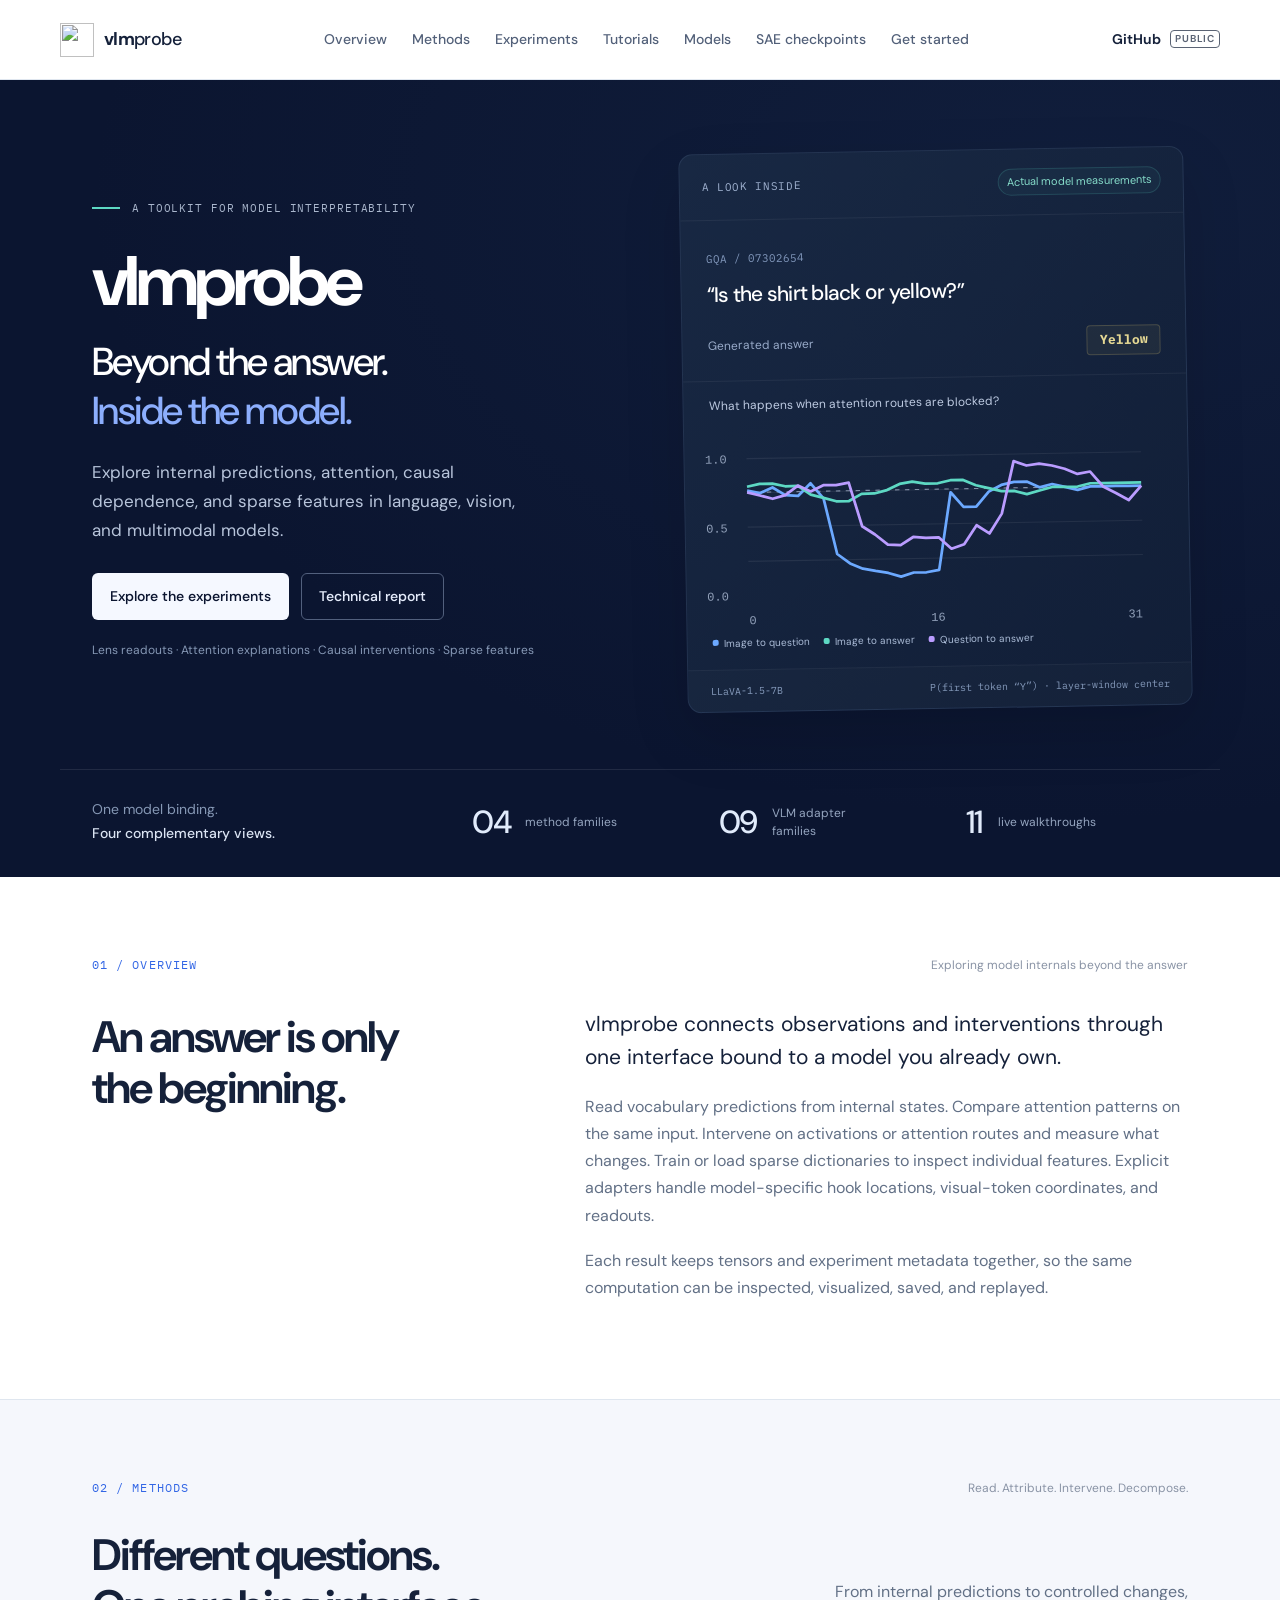
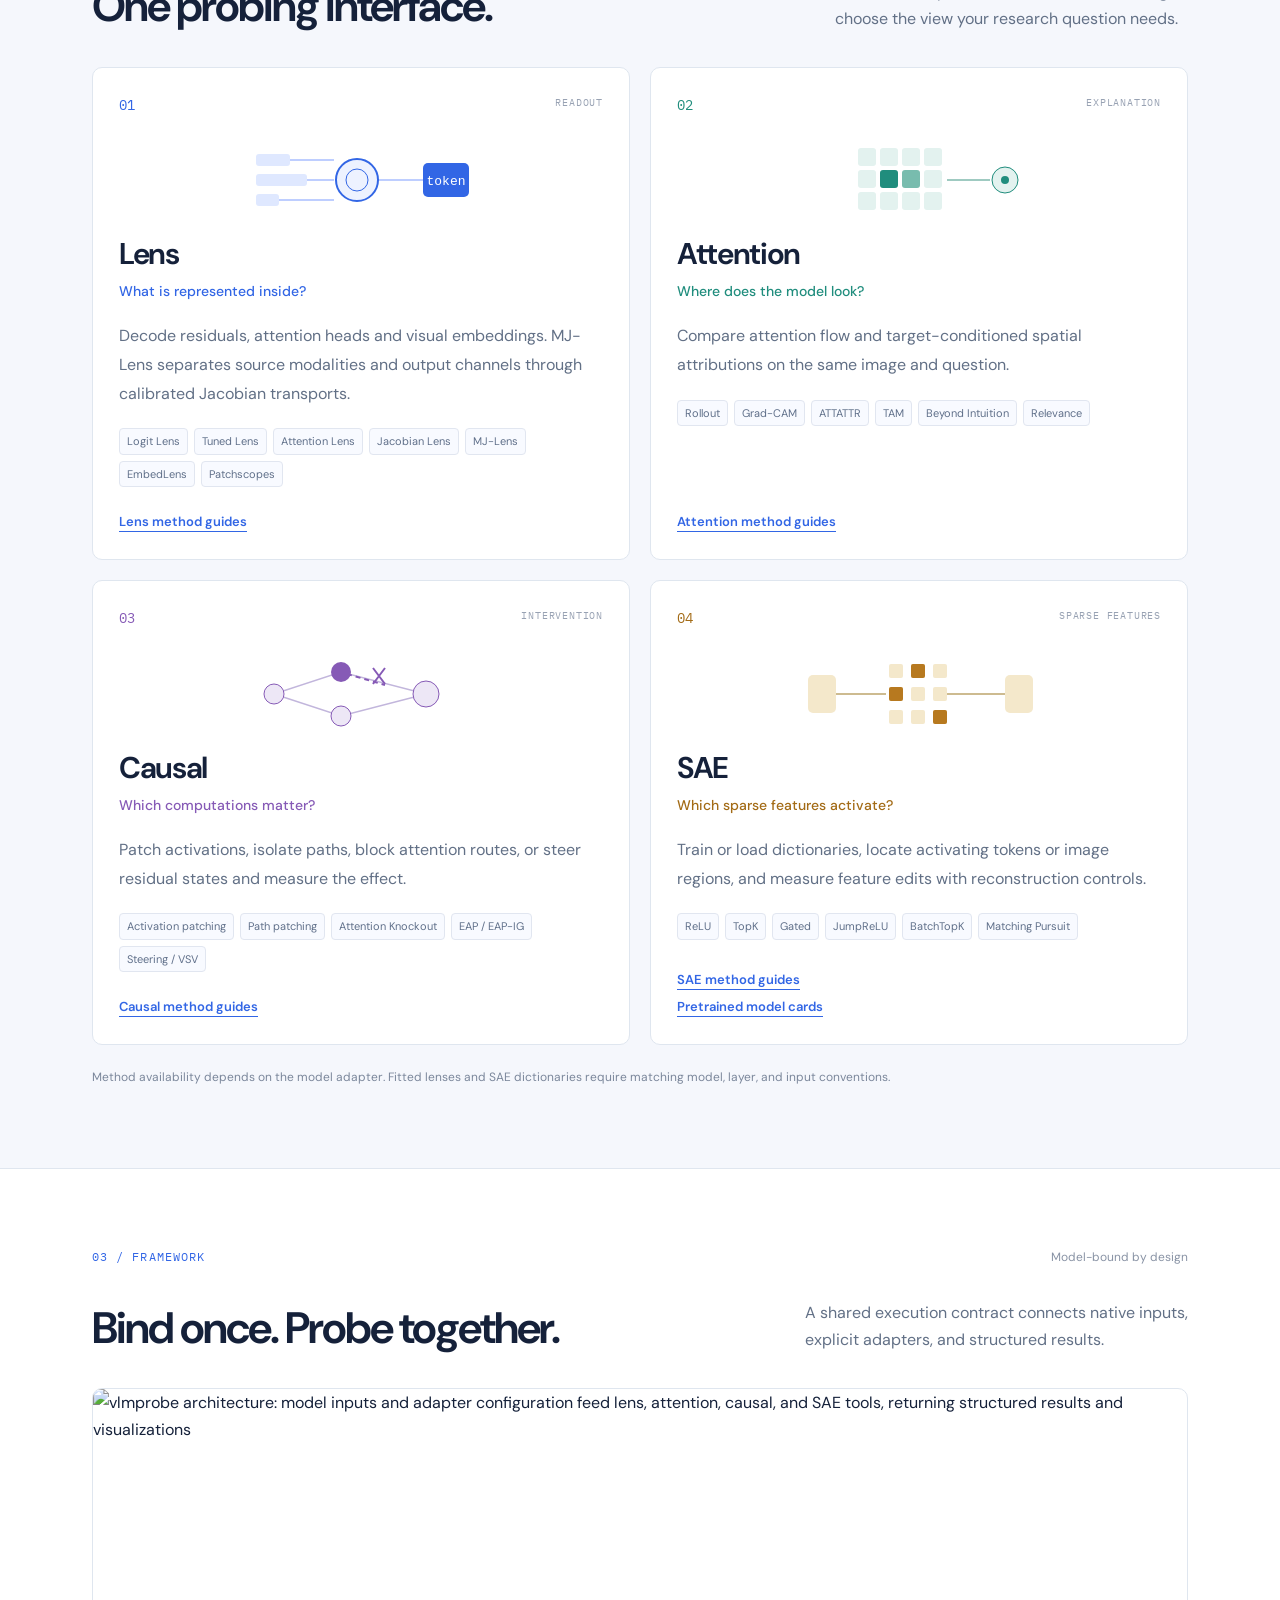
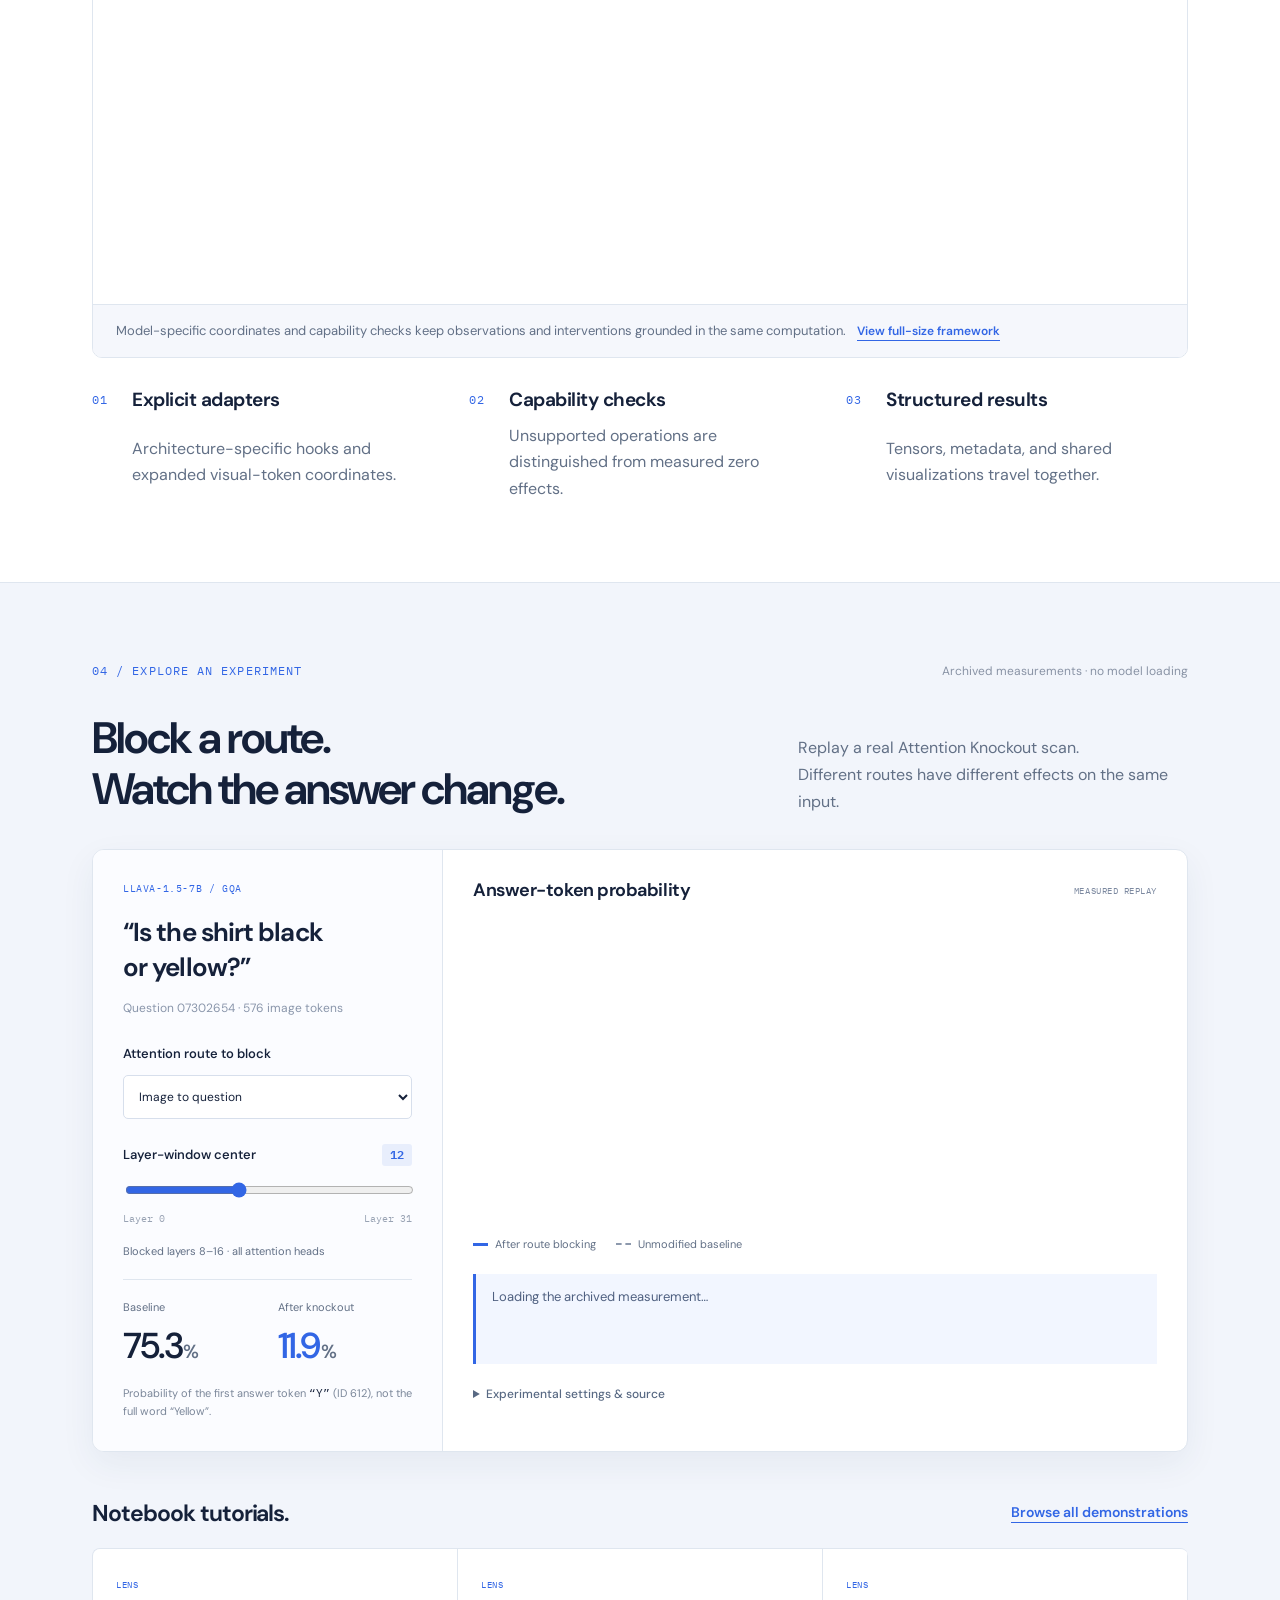
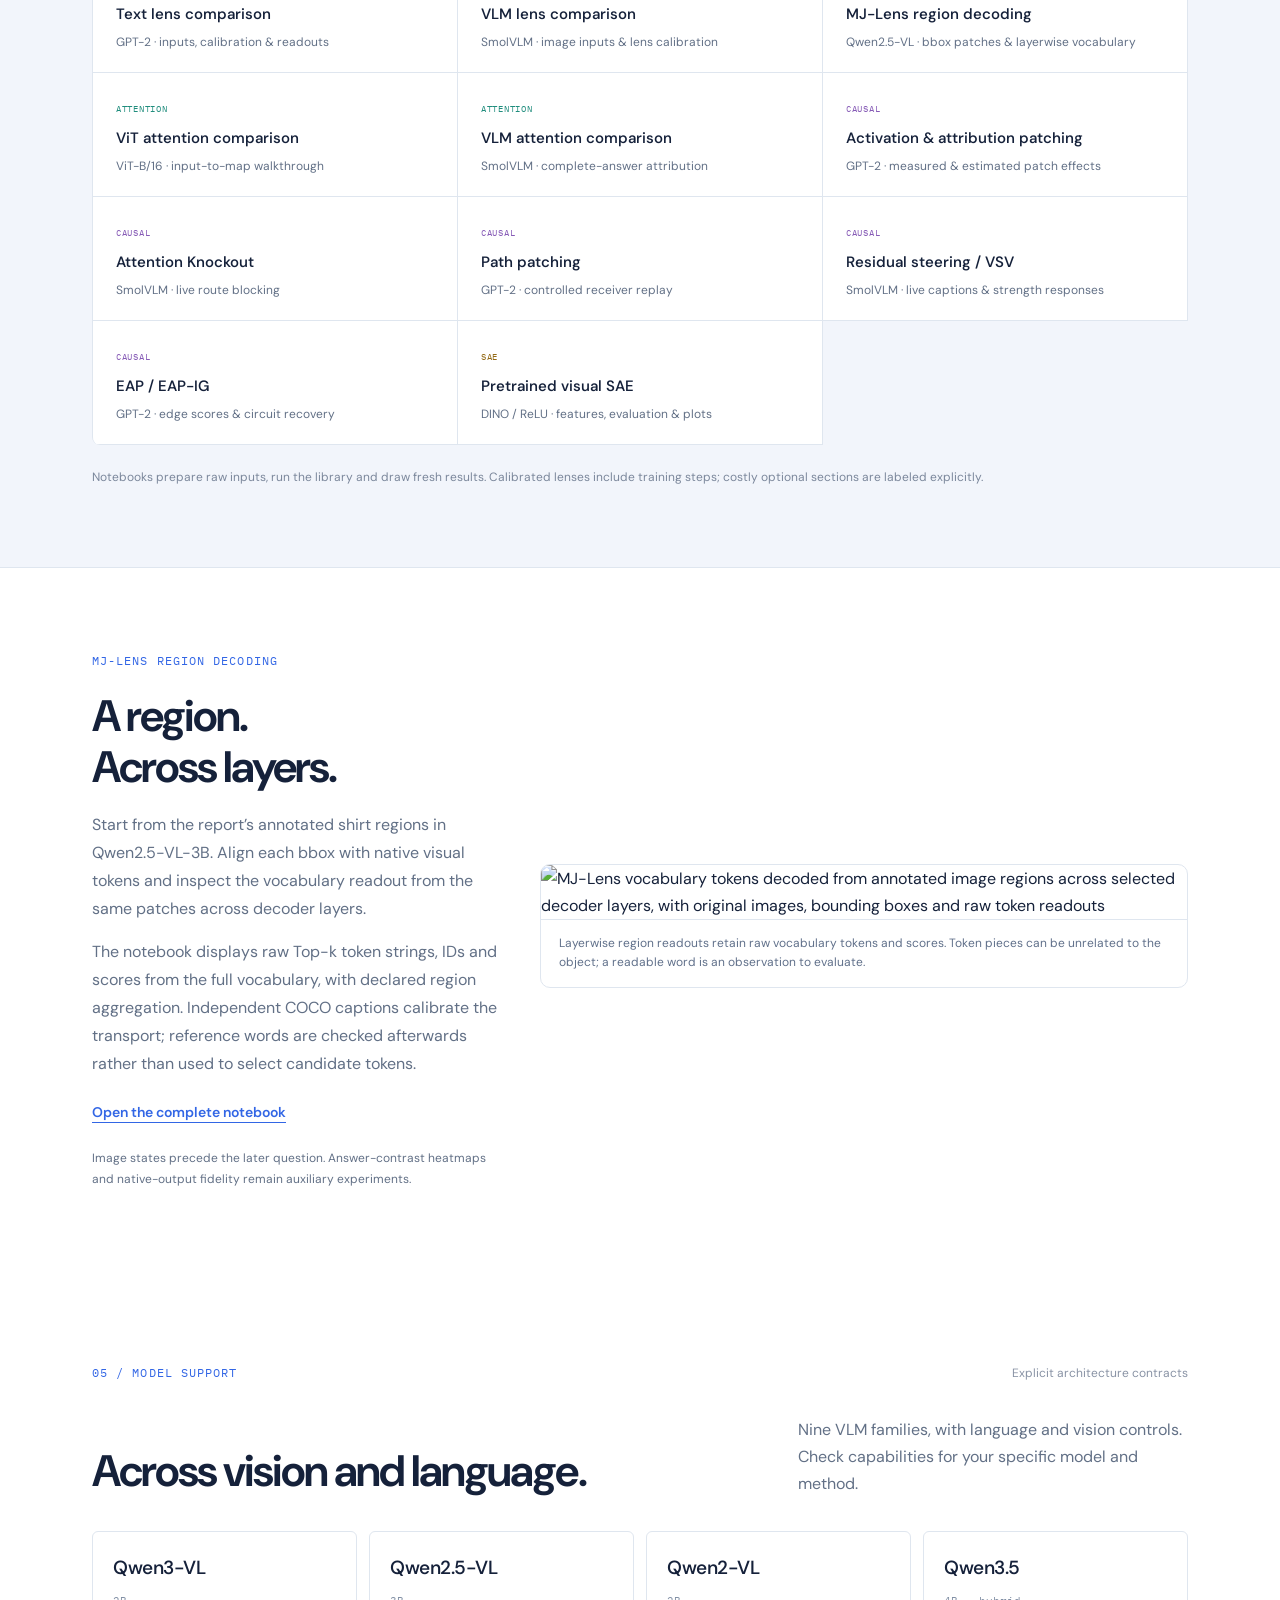
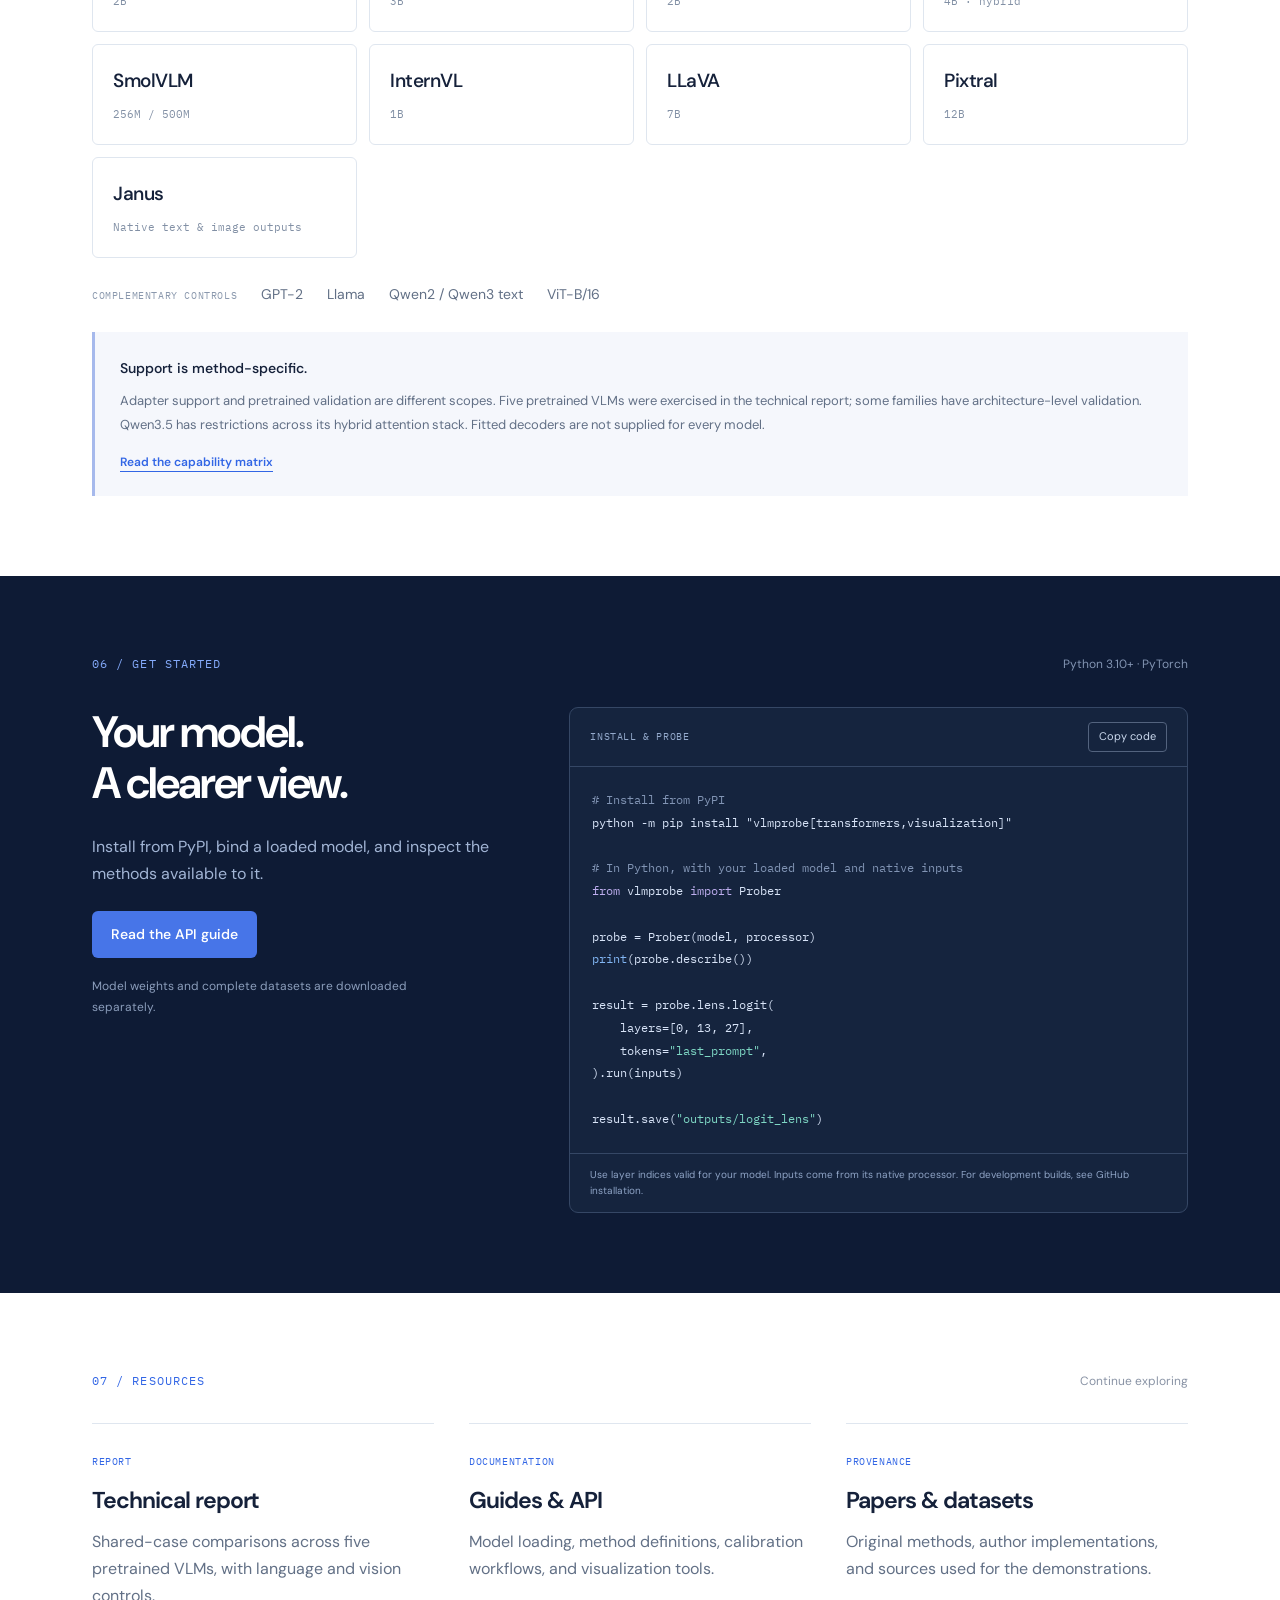
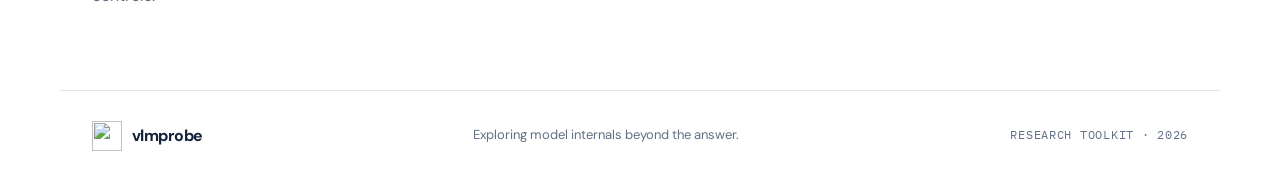
==== commit 65289887: "Add bbox MJ readouts and live pretrained SAE tutorials" ====
--- a/docs/project-page/index.html
+++ b/docs/project-page/index.html
@@ -14,7 +14,7 @@
 <a class="skip-link" href="#overview">Skip to content</a>
 <header class="site-header"><div class="nav-wrap">
 <a class="brand" href="#top"><img src="assets/mark.svg" width="34" height="34" alt=""><span>vlm<span class="brand-light">probe</span></span></a>
-<nav aria-label="Main navigation"><a href="#overview">Overview</a><a href="#methods">Methods</a><a href="#experiment">Experiments</a><a href="#models">Models</a><a href="sae-models/">SAE checkpoints</a><a href="#start">Get started</a></nav>
+<nav aria-label="Main navigation"><a href="#overview">Overview</a><a href="#methods">Methods</a><a href="#experiment">Experiments</a><a href="#notebook-tutorials">Tutorials</a><a href="#models">Models</a><a href="sae-models/">SAE checkpoints</a><a href="#start">Get started</a></nav>
 <a class="nav-code" href="https://github.com/gexinh/vlm-prob" target="_blank" rel="noopener">GitHub <span class="private-label">PUBLIC</span></a>
 </div></header>
 <main id="top">
@@ -35,7 +35,7 @@
 <div class="chart-caption"><span><i style="background:#6ca9ff"></i>Image to question</span><span><i style="background:#5dd8c3"></i>Image to answer</span><span><i style="background:#ba9cff"></i>Question to answer</span></div>
 <div class="figure-footer"><span>LLaVA-1.5-7B</span><span>P(first token “Y”) · layer-window center</span></div>
 </div>
-</div><div class="hero-bottom wrap"><p>One model binding.<br> <strong>Four complementary views.</strong></p><div><strong>04</strong><span>method families</span></div><div><strong>09</strong><span>VLM adapter families</span></div><div><strong>10</strong><span>live walkthroughs</span></div></div></section>
+</div><div class="hero-bottom wrap"><p>One model binding.<br> <strong>Four complementary views.</strong></p><div><strong>04</strong><span>method families</span></div><div><strong>09</strong><span>VLM adapter families</span></div><div><strong>11</strong><span>live walkthroughs</span></div></div></section>
 <section class="section wrap" id="overview"><div class="section-top"><span class="section-index">01 / OVERVIEW</span><span class="section-note">Exploring model internals beyond the answer</span></div><div class="overview-grid"><h2>An answer is only<br> the beginning.</h2><div><p class="lead">vlmprobe connects observations and interventions through one interface bound to a model you already own.</p><p>Read vocabulary predictions from internal states. Compare attention patterns on the same input. Intervene on activations or attention routes and measure what changes. Train or load sparse dictionaries to inspect individual features. Explicit adapters handle model-specific hook locations, visual-token coordinates, and readouts.</p><p>Each result keeps tensors and experiment metadata together, so the same computation can be inspected, visualized, saved, and replayed.</p></div></div></section>
 <section class="methods-section" id="methods"><div class="section wrap"><div class="section-top"><span class="section-index">02 / METHODS</span><span class="section-note">Read. Attribute. Intervene. Decompose.</span></div><div class="section-heading"><h2>Different questions.<br> One probing interface.</h2><p>From internal predictions to controlled changes,<br> choose the view your research question needs.</p></div>
 <div class="method-grid">
@@ -48,10 +48,10 @@
 <section class="experiment-section" id="experiment"><div class="section wrap"><div class="section-top"><span class="section-index">04 / EXPLORE AN EXPERIMENT</span><span class="section-note">Archived measurements · no model loading</span></div><div class="section-heading"><h2>Block a route.<br> Watch the answer change.</h2><p>Replay a real Attention Knockout scan.<br> Different routes have different effects on the same input.</p></div>
 <div class="experiment-panel"><div class="experiment-sidebar"><div class="sample-kicker mono">LLAVA-1.5-7B / GQA</div><h3>“Is the shirt black<br> or yellow?”</h3><p class="sample-meta">Question 07302654 · 576 image tokens</p><div class="control"><label for="route-select">Attention route to block</label><select id="route-select"><option value="image_to_question">Image to question</option><option value="image_to_last">Image to answer position</option><option value="question_to_last">Question to answer position</option><option value="target_to_question">Target shirt patches to question</option><option value="other_to_question">Other image patches to question</option></select></div><div class="control"><label for="layer-range">Layer-window center <output id="layer-output" for="layer-range">12</output></label><input type="range" min="0" max="31" value="12" id="layer-range"><div class="range-labels"><span>Layer 0</span><span>Layer 31</span></div></div><p class="window-note" id="window-note">Blocked layers 8–16 · all attention heads</p><div class="measurement"><div><span>Baseline</span><strong>75.3<span>%</span></strong></div><div><span>After knockout</span><strong id="knockout-value">11.9<span>%</span></strong></div></div><div class="token-explanation">Probability of the first answer token <code>“Y”</code> (ID 612), not the full word “Yellow”.</div></div>
 <div class="experiment-chart-panel"><div class="experiment-chart-heading"><h3>Answer-token probability</h3><span class="replay-label">MEASURED REPLAY</span></div><div id="chart-container" class="chart-container" aria-label="Attention knockout probability chart"></div><div class="experiment-legend"><span><i class="legend-blue"></i>After route blocking</span><span><i class="legend-baseline"></i>Unmodified baseline</span></div><div class="result-insight" aria-live="polite" id="result-insight">Loading the archived measurement…</div><details class="data-details"><summary>Experimental settings &amp; source</summary><p>Joint windows of up to 9 consecutive layers, clipped at the boundaries; all heads are blocked at masked pre-softmax attention logits. Layer indices start at zero. LLaVA-1.5-7B uses bf16 model execution and float32 probability readout.</p><p>This browser replays stored numbers; it does not run a new intervention. A single GQA example does not establish dataset-level performance.</p><a href="https://github.com/gexinh/vlm-prob/blob/main/demos/snapshots/attention_knockout/07302654.json" target="_blank" rel="noopener">View original measurement</a></details><noscript><p>This interactive replay requires JavaScript. The hero figure shows the same archived experiment.</p></noscript></div></div>
-<div class="demo-heading"><h3>Ten executable walkthroughs.</h3><a class="text-link" href="https://github.com/gexinh/vlm-prob/blob/main/demos/README.md" target="_blank" rel="noopener">Browse all demonstrations</a></div><div class="demo-grid">
+<div class="demo-heading" id="notebook-tutorials"><h3>Notebook tutorials.</h3><a class="text-link" href="https://github.com/gexinh/vlm-prob/blob/main/demos/README.md" target="_blank" rel="noopener">Browse all demonstrations</a></div><div class="demo-grid">
 <a class="demo-item" href="https://github.com/gexinh/vlm-prob/blob/main/demos/lens_comparison_demo.ipynb" target="_blank" rel="noopener"><span class="demo-family lens">LENS</span><h4>Text lens comparison</h4><p>GPT-2 · inputs, calibration &amp; readouts</p></a>
 <a class="demo-item" href="https://github.com/gexinh/vlm-prob/blob/main/demos/vlm_lens_demo.ipynb" target="_blank" rel="noopener"><span class="demo-family lens">LENS</span><h4>VLM lens comparison</h4><p>SmolVLM · image inputs &amp; lens calibration</p></a>
-<a class="demo-item" href="https://github.com/gexinh/vlm-probe/blob/main/demos/10_mj_lens.ipynb" target="_blank" rel="noopener"><span class="demo-family lens">LENS</span><h4>Pretrained MJ-Lens</h4><p>Qwen2.5-VL · eight report inputs &amp; independent calibration</p></a>
+<a class="demo-item" href="https://github.com/gexinh/vlm-probe/blob/main/demos/10_mj_lens.ipynb" target="_blank" rel="noopener"><span class="demo-family lens">LENS</span><h4>MJ-Lens region decoding</h4><p>Qwen2.5-VL · bbox patches &amp; layerwise vocabulary</p></a>
 <a class="demo-item" href="https://github.com/gexinh/vlm-prob/blob/main/demos/attention_comparison_demo.ipynb" target="_blank" rel="noopener"><span class="demo-family attention">ATTENTION</span><h4>ViT attention comparison</h4><p>ViT-B/16 · input-to-map walkthrough</p></a>
 <a class="demo-item" href="https://github.com/gexinh/vlm-prob/blob/main/demos/vlm_attention_comparison_demo.ipynb" target="_blank" rel="noopener"><span class="demo-family attention">ATTENTION</span><h4>VLM attention comparison</h4><p>SmolVLM · complete-answer attribution</p></a>
 <a class="demo-item" href="https://github.com/gexinh/vlm-prob/blob/main/demos/activation_patching_demo.ipynb" target="_blank" rel="noopener"><span class="demo-family causal">CAUSAL</span><h4>Activation &amp; attribution patching</h4><p>GPT-2 · measured &amp; estimated patch effects</p></a>
@@ -59,8 +59,9 @@
 <a class="demo-item" href="https://github.com/gexinh/vlm-prob/blob/main/demos/path_patching_demo.ipynb" target="_blank" rel="noopener"><span class="demo-family causal">CAUSAL</span><h4>Path patching</h4><p>GPT-2 · controlled receiver replay</p></a>
 <a class="demo-item" href="https://github.com/gexinh/vlm-prob/blob/main/demos/steering_vsv_demo.ipynb" target="_blank" rel="noopener"><span class="demo-family causal">CAUSAL</span><h4>Residual steering / VSV</h4><p>SmolVLM · live captions &amp; strength responses</p></a>
 <a class="demo-item" href="https://github.com/gexinh/vlm-prob/blob/main/demos/eap_ig_demo.ipynb" target="_blank" rel="noopener"><span class="demo-family causal">CAUSAL</span><h4>EAP / EAP-IG</h4><p>GPT-2 · edge scores &amp; circuit recovery</p></a>
+<a class="demo-item" href="https://github.com/gexinh/vlm-probe/blob/main/demos/11_sae_pretrained.ipynb" target="_blank" rel="noopener"><span class="demo-family sae">SAE</span><h4>Pretrained visual SAE</h4><p>DINO / ReLU · features, evaluation &amp; plots</p></a>
 </div><p class="section-small">Notebooks prepare raw inputs, run the library and draw fresh results. Calibrated lenses include training steps; costly optional sections are labeled explicitly.</p></div></section>
-<section class="section wrap mj-walkthrough" id="mj-lens"><div class="mj-copy"><span class="section-index">PRETRAINED MJ-LENS</span><h2>Follow the readout.</h2><p>Run the report’s original image/question cases on Qwen2.5-VL-3B. Calibrate separate visual-to-text and text-to-text transports on 32 independent COCO image/caption pairs, then compare fresh readouts with plain and native outputs.</p><p>These maps show answer-token contrasts at decoder image positions. The native image states precede the question; the last prompt state can use both. The walkthrough retains unrelated decoded tokens and failed answers alongside useful readouts.</p><a class="text-link" href="https://github.com/gexinh/vlm-probe/blob/main/demos/10_mj_lens.ipynb" target="_blank" rel="noopener">Open the complete notebook</a><p class="section-small">Available in the latest GitHub source. Frozen backbone · exact VJP calibration · eight fixed cases.</p></div><figure class="mj-preview"><a href="assets/lens-mj-report-spatial.png" target="_blank" rel="noopener"><img src="assets/lens-mj-report-spatial.png" alt="Measured MJ-Lens visual-to-text readouts on two GQA shirts and two MMVP butterflies across four decoder block inputs, with original photographs and signed color scales" width="2414" height="1722" loading="lazy"></a><figcaption>Measured vocabulary readouts. Blue favors the reference token; gray favors the foil. Orange boxes are supplied GQA annotations. Color scales are independent.</figcaption></figure></section>
+<section class="section wrap mj-walkthrough" id="mj-lens"><div class="mj-copy"><span class="section-index">MJ-LENS REGION DECODING</span><h2>A region.<br> Across layers.</h2><p>Start from the report’s annotated shirt regions in Qwen2.5-VL-3B. Align each bbox with native visual tokens and inspect the vocabulary readout from the same patches across decoder layers.</p><p>The notebook displays raw Top-k token strings, IDs and scores from the full vocabulary, with declared region aggregation. Independent COCO captions calibrate the transport; reference words are checked afterwards rather than used to select candidate tokens.</p><a class="text-link" href="https://github.com/gexinh/vlm-probe/blob/main/demos/10_mj_lens.ipynb" target="_blank" rel="noopener">Open the complete notebook</a><p class="section-small">Image states precede the later question. Answer-contrast heatmaps and native-output fidelity remain auxiliary experiments.</p></div><figure class="mj-preview"><a href="assets/lens-mj-report-region-tokens.png" target="_blank" rel="noopener"><img src="assets/lens-mj-report-region-tokens.png" alt="MJ-Lens vocabulary tokens decoded from annotated image regions across selected decoder layers, with original images, bounding boxes and raw token readouts" loading="lazy"></a><figcaption>Layerwise region readouts retain raw vocabulary tokens and scores. Token pieces can be unrelated to the object; a readable word is an observation to evaluate.</figcaption></figure></section>
 <section class="section wrap" id="models"><div class="section-top"><span class="section-index">05 / MODEL SUPPORT</span><span class="section-note">Explicit architecture contracts</span></div><div class="section-heading"><h2>Across vision and language.</h2><p>Nine VLM families, with language and vision controls.<br> Check capabilities for your specific model and method.</p></div><div class="model-grid">
 <a href="https://github.com/gexinh/vlm-prob/blob/main/docs/models/qwen3_vl.md" target="_blank" rel="noopener"><span>Qwen3-VL</span><small>2B</small></a><a href="https://github.com/gexinh/vlm-prob/blob/main/docs/models/qwen2_5_vl.md" target="_blank" rel="noopener"><span>Qwen2.5-VL</span><small>3B</small></a><a href="https://github.com/gexinh/vlm-prob/blob/main/docs/models/qwen2_vl.md" target="_blank" rel="noopener"><span>Qwen2-VL</span><small>2B</small></a><a href="https://github.com/gexinh/vlm-prob/blob/main/docs/models/qwen3_5.md" target="_blank" rel="noopener"><span>Qwen3.5</span><small>4B · hybrid</small></a><a href="https://github.com/gexinh/vlm-prob/blob/main/docs/models/smolvlm.md" target="_blank" rel="noopener"><span>SmolVLM</span><small>256M / 500M</small></a><a href="https://github.com/gexinh/vlm-prob/blob/main/docs/models/internvl.md" target="_blank" rel="noopener"><span>InternVL</span><small>1B</small></a><a href="https://github.com/gexinh/vlm-prob/blob/main/docs/models/llava.md" target="_blank" rel="noopener"><span>LLaVA</span><small>7B</small></a><a href="https://github.com/gexinh/vlm-prob/blob/main/docs/models/pixtral.md" target="_blank" rel="noopener"><span>Pixtral</span><small>12B</small></a><a href="https://github.com/gexinh/vlm-probe/blob/main/docs/models/janus.md" target="_blank" rel="noopener"><span>Janus</span><small>Native text &amp; image outputs</small></a></div><div class="model-controls"><span class="mono">COMPLEMENTARY CONTROLS</span><span>GPT-2</span><span>Llama</span><span>Qwen2 / Qwen3 text</span><span>ViT-B/16</span></div><div class="support-note"><strong>Support is method-specific.</strong><p>Adapter support and pretrained validation are different scopes. Five pretrained VLMs were exercised in the technical report; some families have architecture-level validation. Qwen3.5 has restrictions across its hybrid attention stack. Fitted decoders are not supplied for every model.</p><a class="text-link" href="https://github.com/gexinh/vlm-prob/blob/main/docs/models/README.md" target="_blank" rel="noopener">Read the capability matrix</a></div></section>
 <section class="start-section" id="start"><div class="section wrap"><div class="section-top"><span class="section-index">06 / GET STARTED</span><span class="section-note">Python 3.10+ · PyTorch</span></div><div class="start-grid"><div><h2>Your model.<br> A clearer view.</h2><p>Install from <a href="https://pypi.org/project/vlmprobe/" target="_blank" rel="noopener">PyPI</a>, bind a loaded model, and inspect the methods available to it.</p><a class="button button-blue" href="https://github.com/gexinh/vlm-prob/blob/main/docs/API.md" target="_blank" rel="noopener">Read the API guide</a><p class="access-note">Model weights and complete datasets are downloaded separately.</p></div><div class="code-panel"><div class="code-header"><span class="mono">INSTALL &amp; PROBE</span><button type="button" id="copy-code" aria-label="Copy installation and probing example">Copy code</button></div><pre><code id="quickstart-code"><span class="code-comment"># Install from PyPI</span>
--- a/docs/project-page/styles.css
+++ b/docs/project-page/styles.css
@@ -14,3 +14,5 @@
 /* Modality-split readout walkthrough. */
 .method-tags a:hover,.method-tags a:focus-visible{border-color:#3266e5;color:#214cae;background:#eef3ff}.mj-walkthrough{display:grid;grid-template-columns:.85fr 1.35fr;gap:40px;align-items:center}.mj-copy h2{margin:18px 0}.mj-copy p{color:var(--muted);line-height:1.75;margin:15px 0}.mj-copy .text-link{display:inline-block;margin:8px 0}.mj-preview{margin:0;border:1px solid var(--line);border-radius:10px;overflow:hidden;background:#fff}.mj-preview img{display:block;width:100%;height:auto}.mj-preview figcaption{font-size:12px;line-height:1.6;color:#60708a;padding:14px 18px;border-top:1px solid var(--line)}
 @media(max-width:760px){.mj-walkthrough{grid-template-columns:1fr;gap:24px}.mj-preview figcaption{font-size:11px}.method-tags a{font-size:12px}}
+
+.demo-family.sae{color:#946a16}
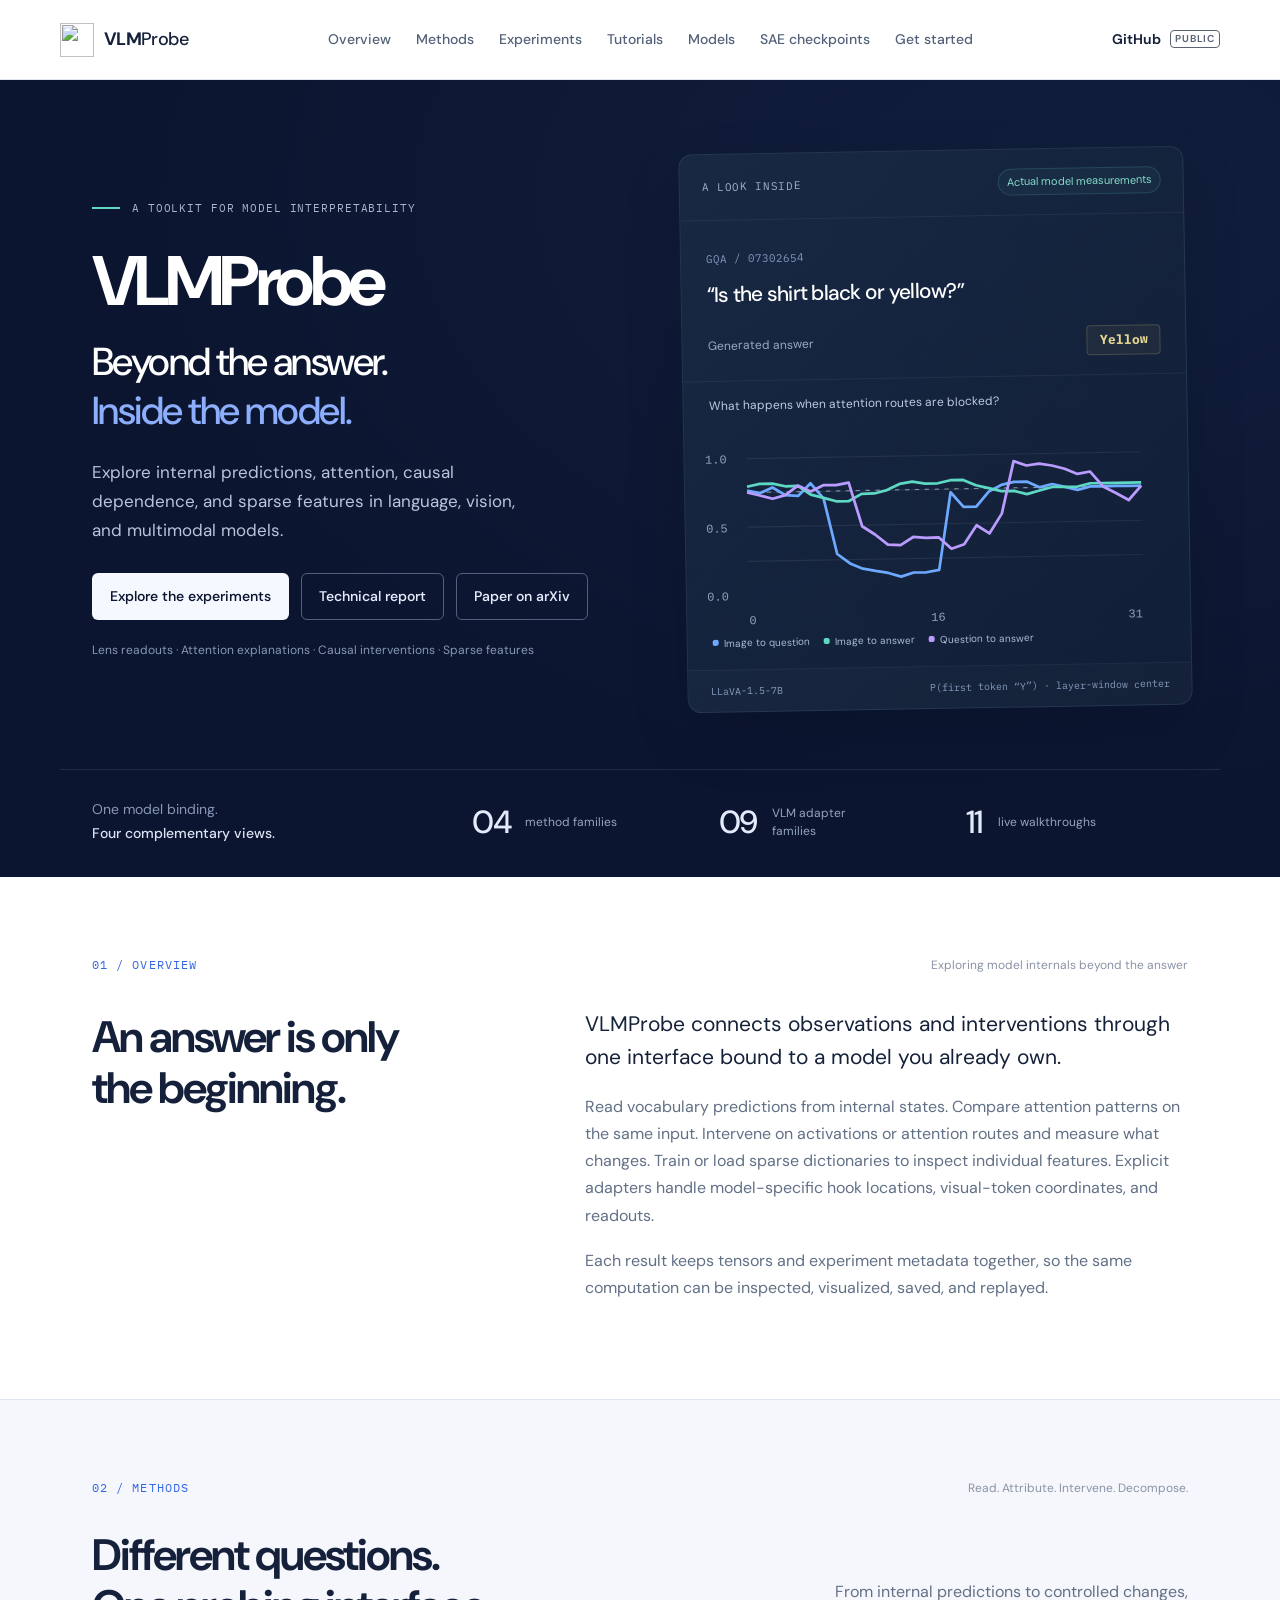
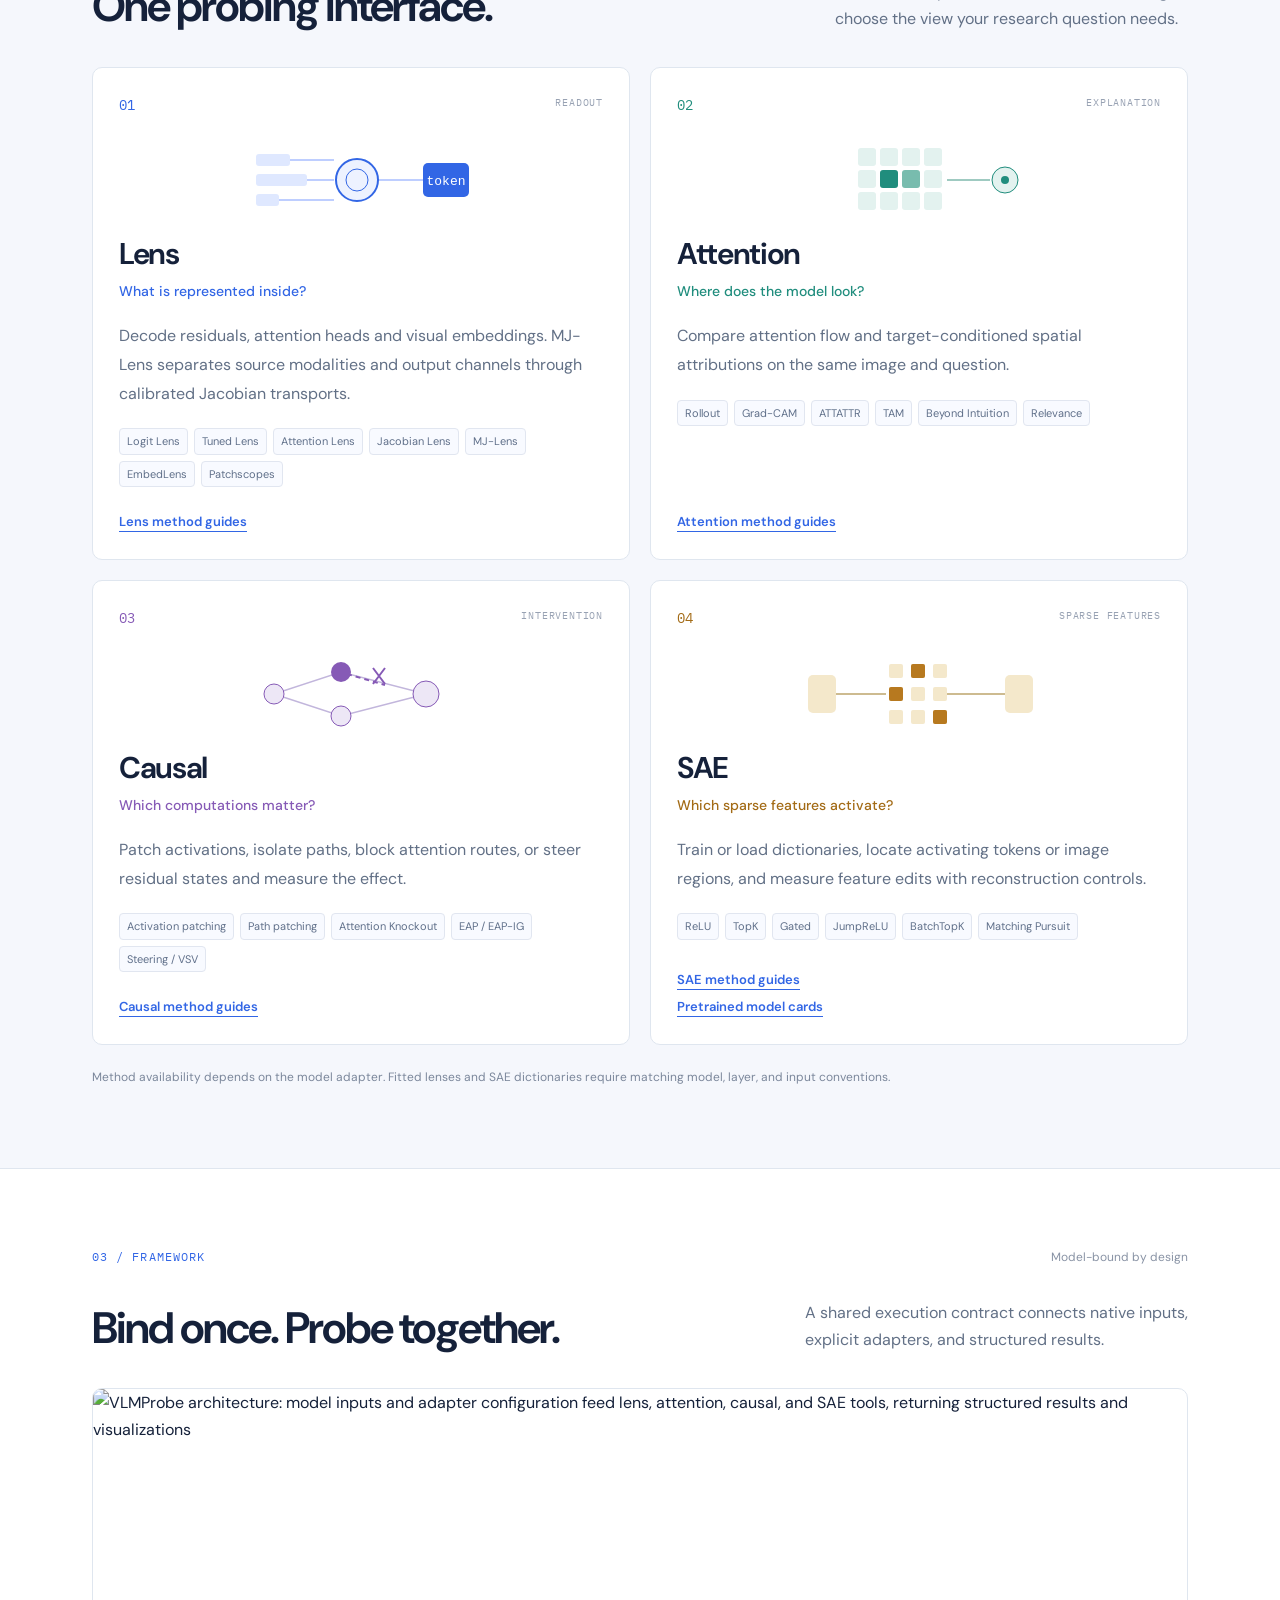
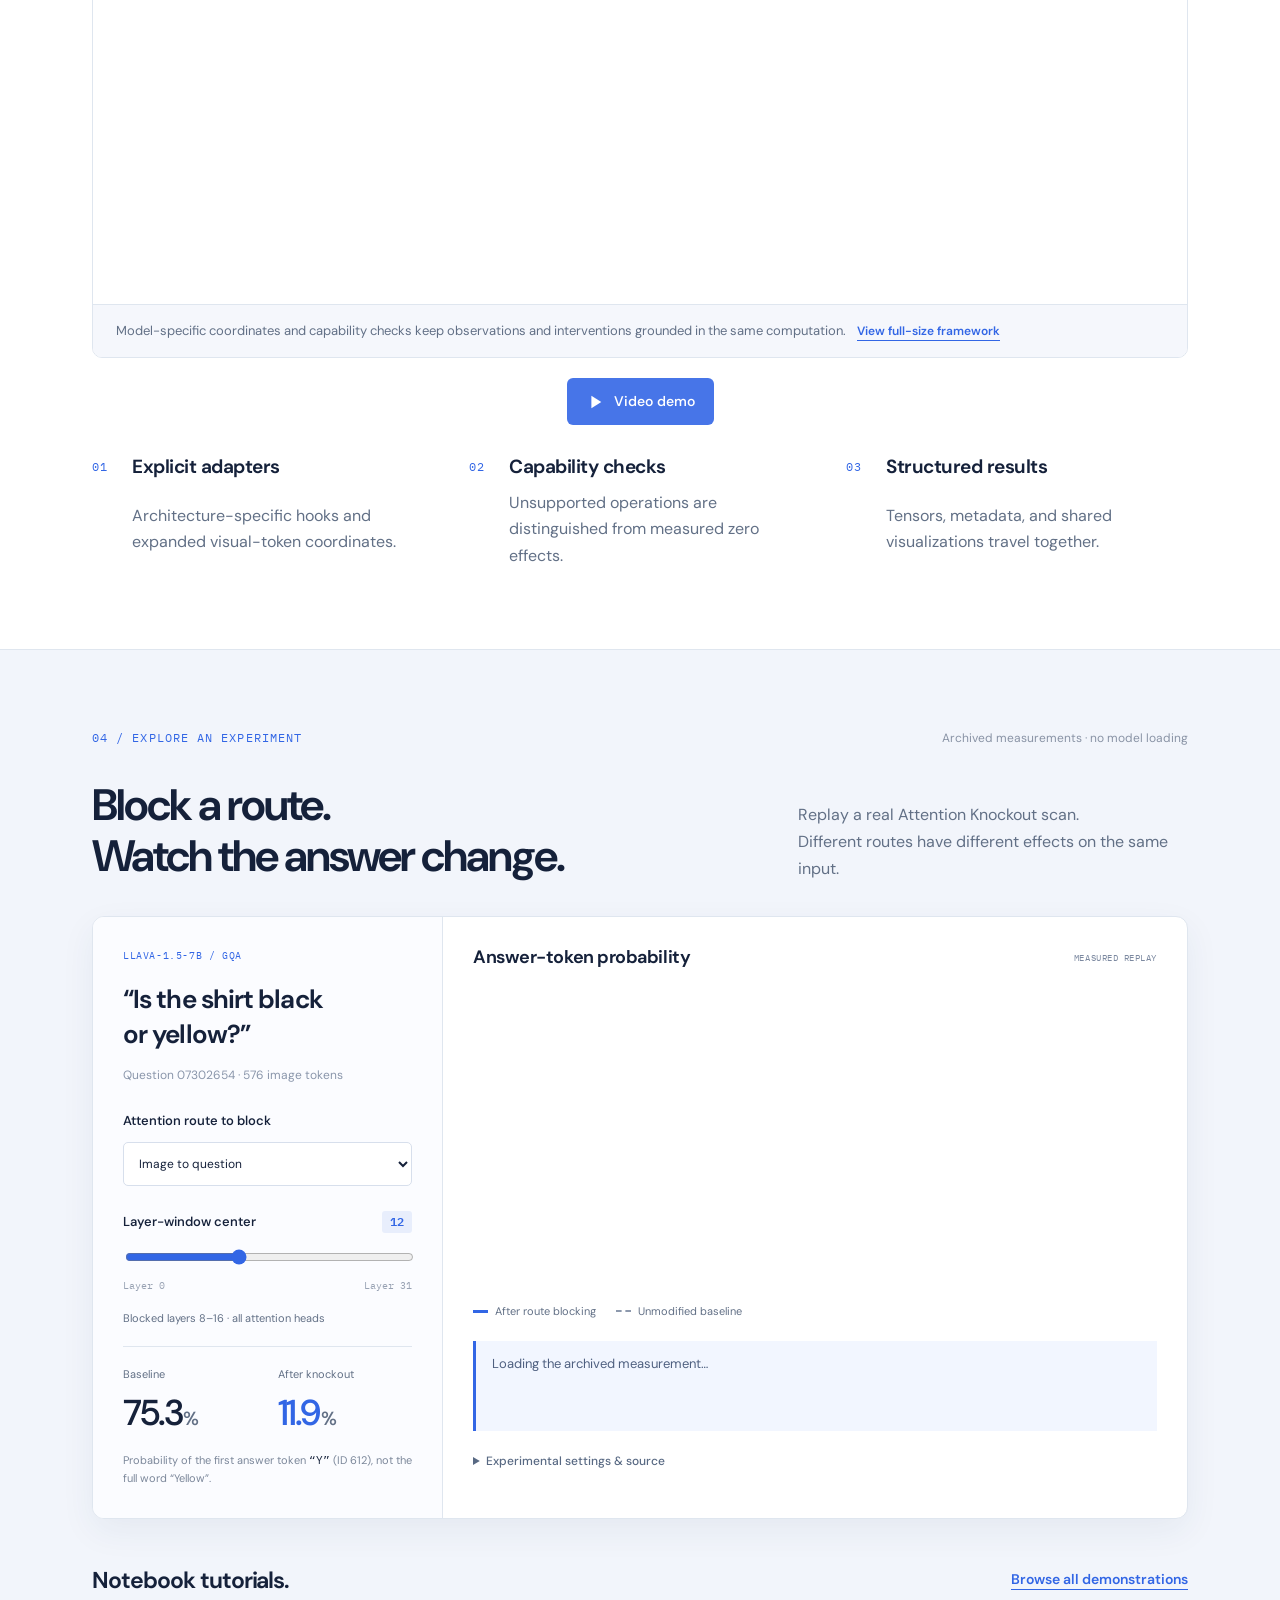
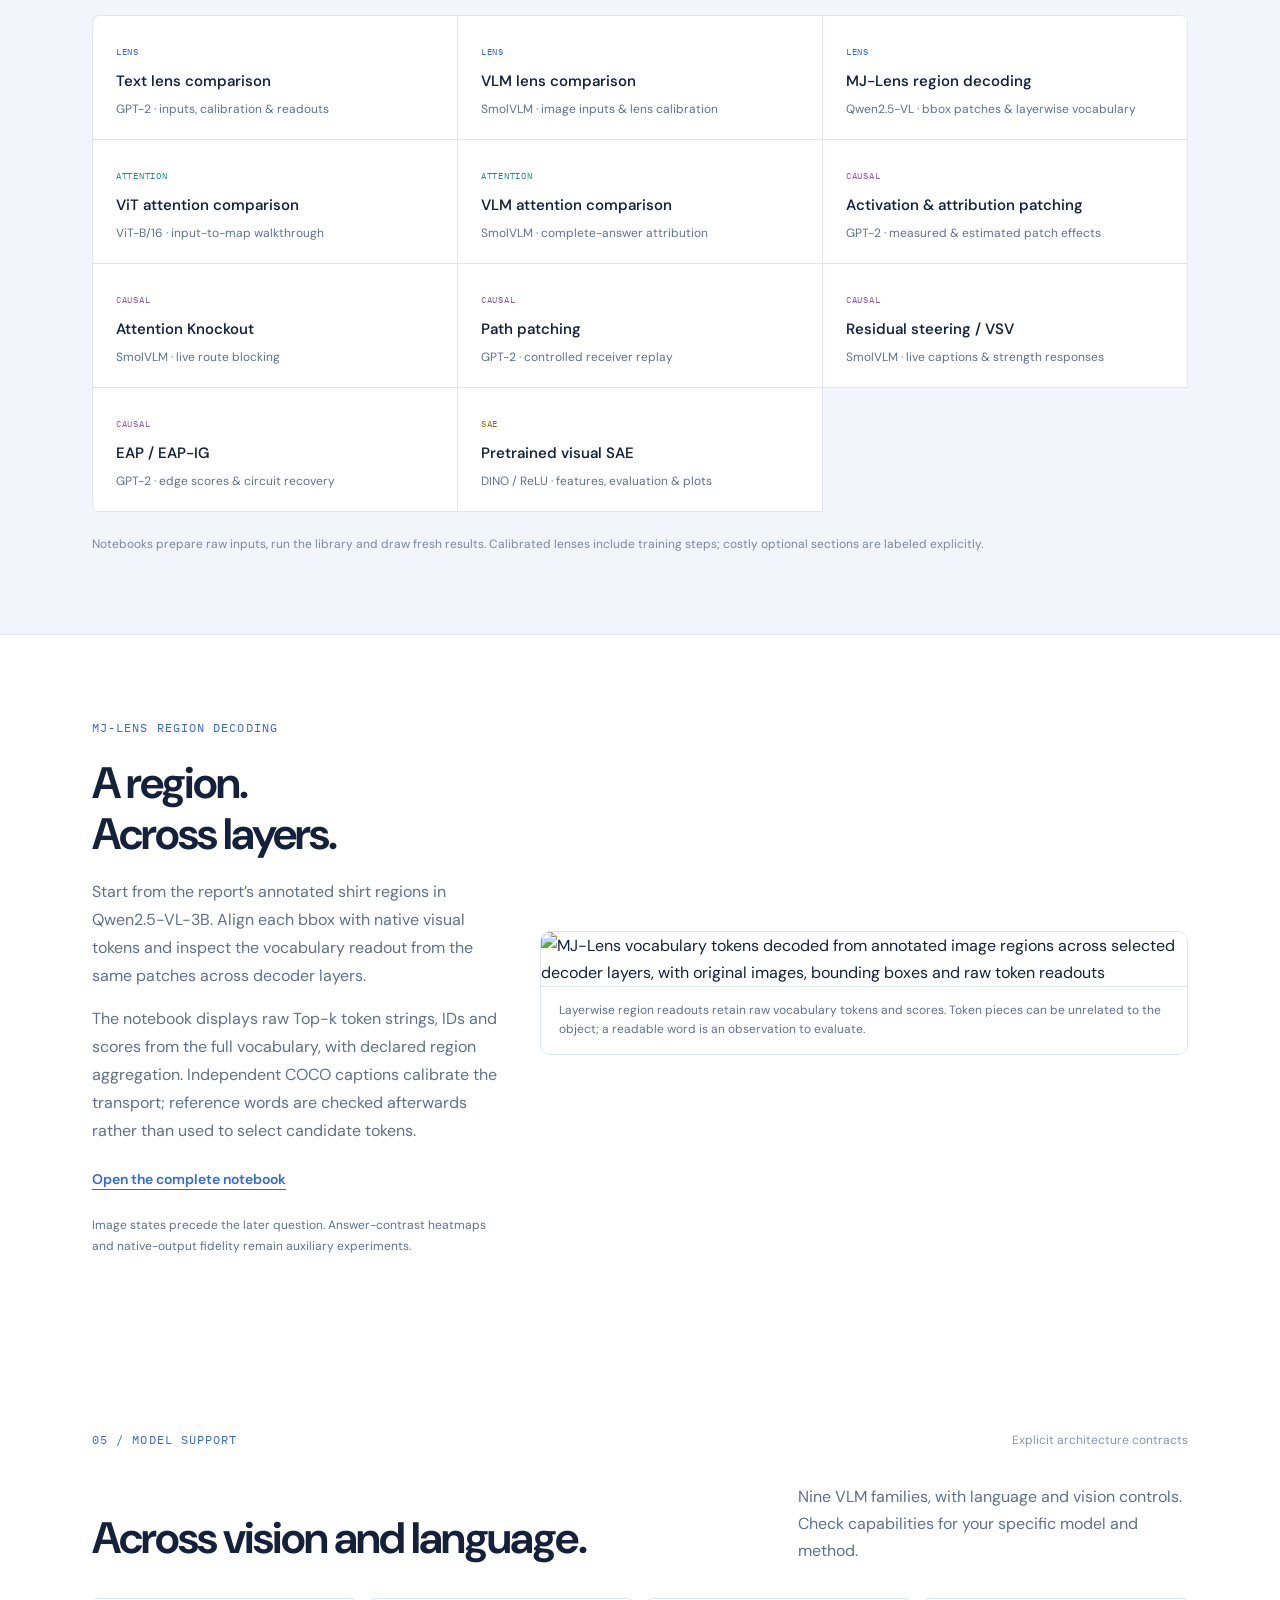
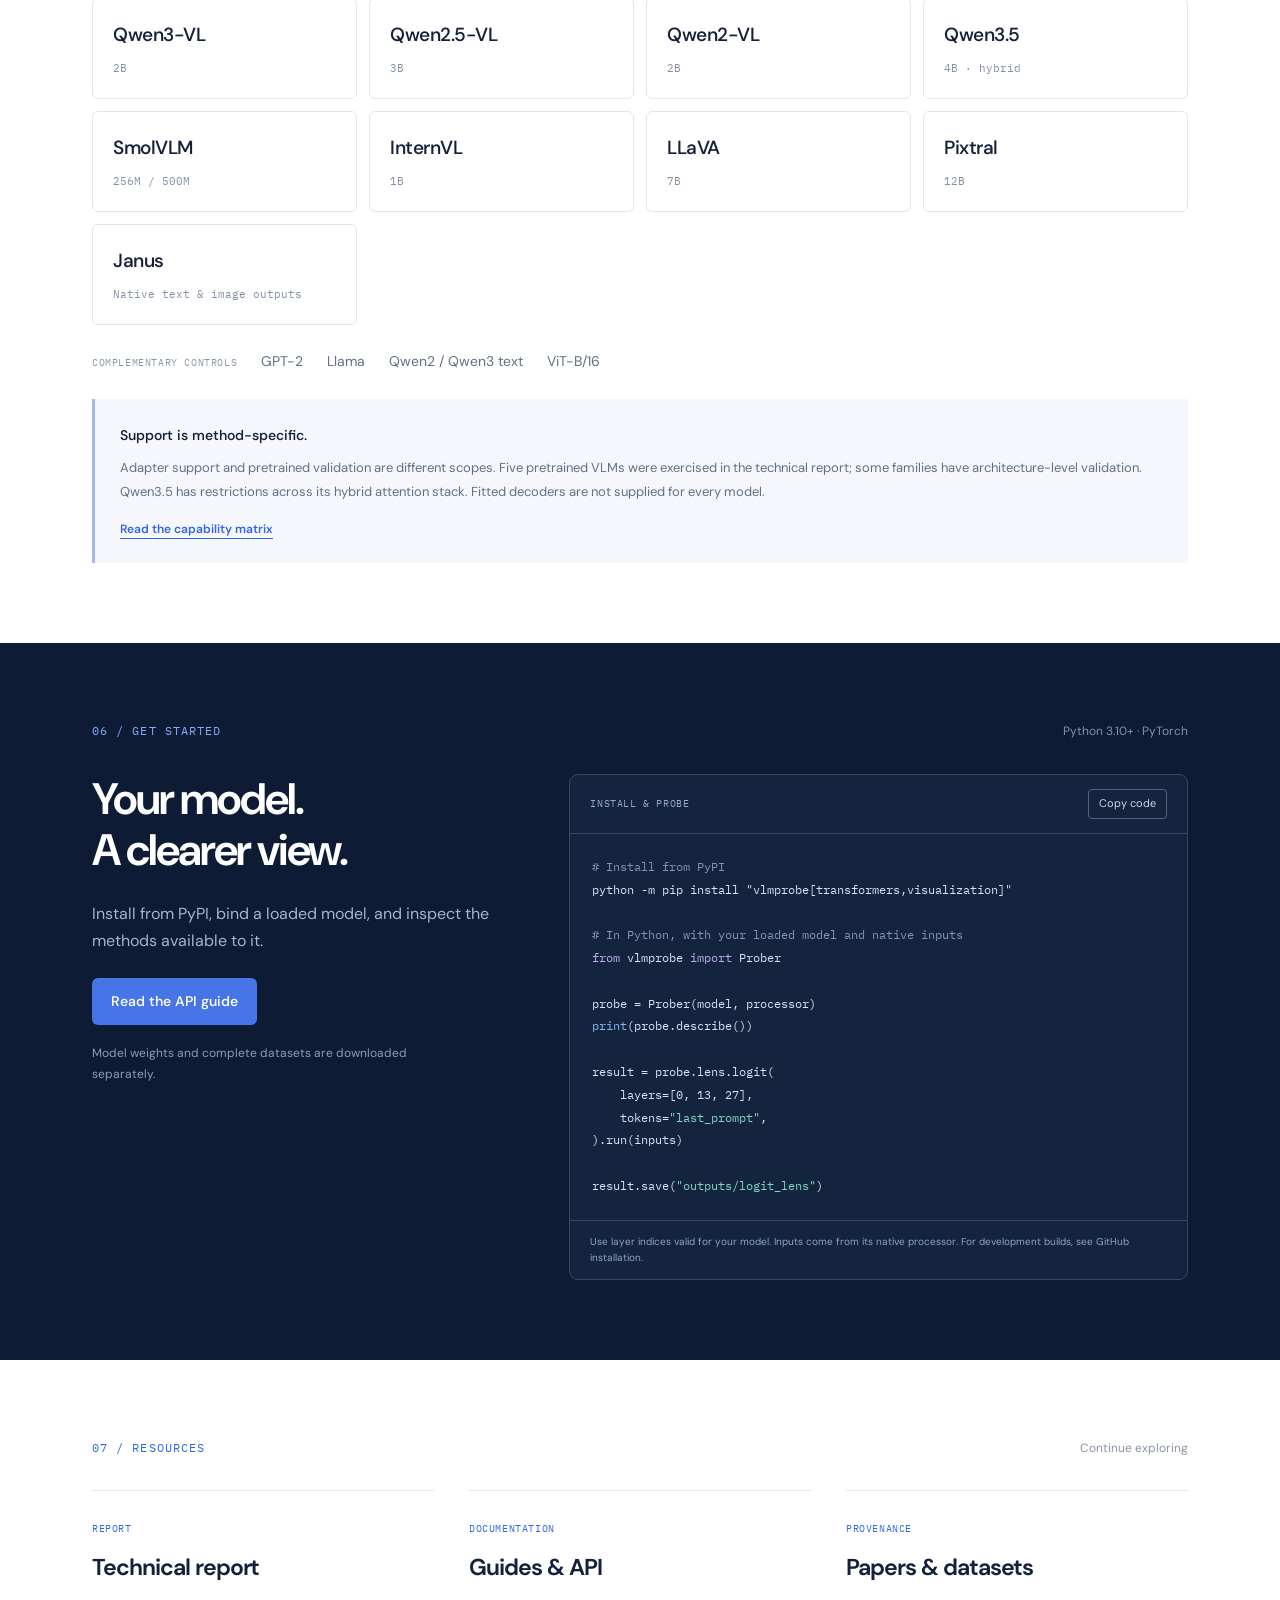
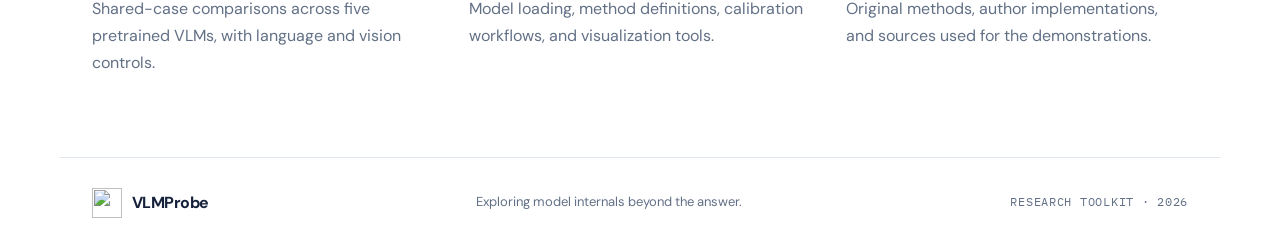
==== commit 3f6e120b: "Add arXiv citation, VLMProbe branding, video and noncommercial license" ====
--- a/docs/project-page/index.html
+++ b/docs/project-page/index.html
@@ -2,9 +2,9 @@
 <html lang="en">
 <head>
 <meta charset="utf-8"><meta name="viewport" content="width=device-width,initial-scale=1">
-<meta name="description" content="vlmprobe brings lens readouts, attention explanations, causal interventions, and sparse feature analysis into one model-bound interface for language, vision, and multimodal models.">
+<meta name="description" content="VLMProbe brings lens readouts, attention explanations, causal interventions, and sparse feature analysis into one model-bound interface for language, vision, and multimodal models.">
 <meta name="theme-color" content="#0b1530">
-<title>vlmprobe — Exploring Model Internals Beyond the Answer</title>
+<title>VLMProbe — Exploring Model Internals Beyond the Answer</title>
 <link rel="icon" type="image/svg+xml" href="data:image/svg+xml,%3Csvg xmlns='http://www.w3.org/2000/svg' viewBox='0 0 32 32'%3E%3Crect width='32' height='32' rx='8' fill='%230b1530'/%3E%3Ccircle cx='17' cy='15' r='8' stroke='%235dd8c3' fill='none' stroke-width='2'/%3E%3Cpath d='m23 21 5 6M4 10h7M4 16h7M4 22h7' stroke='%236ca9ff' stroke-width='2'/%3E%3C/svg%3E">
 <link rel="preconnect" href="https://fonts.googleapis.com"><link rel="preconnect" href="https://fonts.gstatic.com" crossorigin>
 <link href="https://fonts.googleapis.com/css2?family=DM+Sans:wght@400;450;500;550;600;650;700;750&family=IBM+Plex+Mono:wght@400;500&display=swap" rel="stylesheet">
@@ -13,7 +13,7 @@
 <body>
 <a class="skip-link" href="#overview">Skip to content</a>
 <header class="site-header"><div class="nav-wrap">
-<a class="brand" href="#top"><img src="assets/mark.svg" width="34" height="34" alt=""><span>vlm<span class="brand-light">probe</span></span></a>
+<a class="brand" href="#top"><img src="assets/mark.svg" width="34" height="34" alt=""><span>VLM<span class="brand-light">Probe</span></span></a>
 <nav aria-label="Main navigation"><a href="#overview">Overview</a><a href="#methods">Methods</a><a href="#experiment">Experiments</a><a href="#notebook-tutorials">Tutorials</a><a href="#models">Models</a><a href="sae-models/">SAE checkpoints</a><a href="#start">Get started</a></nav>
 <a class="nav-code" href="https://github.com/gexinh/vlm-prob" target="_blank" rel="noopener">GitHub <span class="private-label">PUBLIC</span></a>
 </div></header>
@@ -21,10 +21,10 @@
 <section class="hero"><div class="hero-grid wrap">
 <div class="hero-copy">
 <p class="eyebrow"><span class="eyebrow-line"></span> A TOOLKIT FOR MODEL INTERPRETABILITY</p>
-<h1>vlmprobe</h1>
+<h1>VLMProbe</h1>
 <p class="hero-title">Beyond the answer.<br> <span>Inside the model.</span></p>
 <p class="hero-description">Explore internal predictions, attention, causal dependence, and sparse features in language, vision, and multimodal models.</p>
-<div class="hero-actions"><a class="button button-primary" href="#experiment">Explore the experiments</a><a class="button button-outline" href="https://github.com/gexinh/vlm-prob/releases/latest/download/vlm-probing-technical-report.pdf" target="_blank" rel="noopener">Technical report</a></div>
+<div class="hero-actions"><a class="button button-primary" href="#experiment">Explore the experiments</a><a class="button button-outline" href="https://github.com/gexinh/vlm-prob/releases/latest/download/vlm-probing-technical-report.pdf" target="_blank" rel="noopener">Technical report</a><a class="button button-outline" href="https://arxiv.org/abs/2610.33072" target="_blank" rel="noopener">Paper on arXiv</a></div>
 <p class="hero-footnote">Lens readouts · Attention explanations · Causal interventions · Sparse features</p>
 </div>
 <div class="hero-figure">
@@ -36,7 +36,7 @@
 <div class="figure-footer"><span>LLaVA-1.5-7B</span><span>P(first token “Y”) · layer-window center</span></div>
 </div>
 </div><div class="hero-bottom wrap"><p>One model binding.<br> <strong>Four complementary views.</strong></p><div><strong>04</strong><span>method families</span></div><div><strong>09</strong><span>VLM adapter families</span></div><div><strong>11</strong><span>live walkthroughs</span></div></div></section>
-<section class="section wrap" id="overview"><div class="section-top"><span class="section-index">01 / OVERVIEW</span><span class="section-note">Exploring model internals beyond the answer</span></div><div class="overview-grid"><h2>An answer is only<br> the beginning.</h2><div><p class="lead">vlmprobe connects observations and interventions through one interface bound to a model you already own.</p><p>Read vocabulary predictions from internal states. Compare attention patterns on the same input. Intervene on activations or attention routes and measure what changes. Train or load sparse dictionaries to inspect individual features. Explicit adapters handle model-specific hook locations, visual-token coordinates, and readouts.</p><p>Each result keeps tensors and experiment metadata together, so the same computation can be inspected, visualized, saved, and replayed.</p></div></div></section>
+<section class="section wrap" id="overview"><div class="section-top"><span class="section-index">01 / OVERVIEW</span><span class="section-note">Exploring model internals beyond the answer</span></div><div class="overview-grid"><h2>An answer is only<br> the beginning.</h2><div><p class="lead">VLMProbe connects observations and interventions through one interface bound to a model you already own.</p><p>Read vocabulary predictions from internal states. Compare attention patterns on the same input. Intervene on activations or attention routes and measure what changes. Train or load sparse dictionaries to inspect individual features. Explicit adapters handle model-specific hook locations, visual-token coordinates, and readouts.</p><p>Each result keeps tensors and experiment metadata together, so the same computation can be inspected, visualized, saved, and replayed.</p></div></div></section>
 <section class="methods-section" id="methods"><div class="section wrap"><div class="section-top"><span class="section-index">02 / METHODS</span><span class="section-note">Read. Attribute. Intervene. Decompose.</span></div><div class="section-heading"><h2>Different questions.<br> One probing interface.</h2><p>From internal predictions to controlled changes,<br> choose the view your research question needs.</p></div>
 <div class="method-grid">
 <article class="method-card lens-card"><div class="method-number">01 <span>READOUT</span></div><div class="method-symbol" aria-hidden="true"><svg viewBox="0 0 250 80"><g stroke="#a9bfff" stroke-width="1.5"><path d="M22 20H98M22 40H98M22 60H98M143 40H211"/></g><g fill="#dfe8ff"><rect x="20" y="14" width="34" height="12" rx="3"/><rect x="20" y="34" width="51" height="12" rx="3"/><rect x="20" y="54" width="23" height="12" rx="3"/></g><circle cx="121" cy="40" r="21" fill="#edf2ff" stroke="#3266e5" stroke-width="2"/><circle cx="121" cy="40" r="11" fill="none" stroke="#3266e5"/><rect x="187" y="23" width="46" height="34" rx="5" fill="#3266e5"/><text x="210" y="45" text-anchor="middle" fill="white" font-size="13" font-family="monospace">token</text></svg></div><h3>Lens</h3><p class="method-question">What is represented inside?</p><p>Decode residuals, attention heads and visual embeddings. MJ-Lens separates source modalities and output channels through calibrated Jacobian transports.</p><div class="method-tags"><span>Logit Lens</span><span>Tuned Lens</span><span>Attention Lens</span><span>Jacobian Lens</span><a href="https://github.com/gexinh/vlm-probe/blob/main/docs/methods/mj_lens.md" target="_blank" rel="noopener">MJ-Lens</a><span>EmbedLens</span><span>Patchscopes</span></div><a class="text-link" href="https://github.com/gexinh/vlm-prob/blob/main/docs/methods/logit_lens.md" target="_blank" rel="noopener">Lens method guides</a></article>
@@ -44,7 +44,7 @@
 <article class="method-card causal-card"><div class="method-number">03 <span>INTERVENTION</span></div><div class="method-symbol" aria-hidden="true"><svg viewBox="0 0 250 80"><g fill="none" stroke="#c2b6dc" stroke-width="1.5"><path d="M38 40 105 18 190 40M38 40 105 62 190 40"/></g><path d="m111 20 38 11" stroke="#865ab6" stroke-width="2" stroke-dasharray="5 4"/><circle cx="38" cy="40" r="10" fill="#ede7f6" stroke="#865ab6"/><circle cx="105" cy="18" r="10" fill="#865ab6"/><circle cx="105" cy="62" r="10" fill="#ede7f6" stroke="#865ab6"/><circle cx="190" cy="40" r="13" fill="#ede7f6" stroke="#865ab6"/><path d="m137 14 12 16m0-16-12 16" stroke="#865ab6" stroke-width="2"/></svg></div><h3>Causal</h3><p class="method-question">Which computations matter?</p><p>Patch activations, isolate paths, block attention routes, or steer residual states and measure the effect.</p><div class="method-tags"><span>Activation patching</span><span>Path patching</span><span>Attention Knockout</span><span>EAP / EAP-IG</span><span>Steering / VSV</span></div><a class="text-link" href="https://github.com/gexinh/vlm-prob/blob/main/docs/methods/activation_patching.md" target="_blank" rel="noopener">Causal method guides</a></article>
 <article class="method-card sae-card"><div class="method-number">04 <span>SPARSE FEATURES</span></div><div class="method-symbol" aria-hidden="true"><svg viewBox="0 0 250 80"><path d="M38 40H92M153 40H212" stroke="#bda56c" stroke-width="1.5"/><rect x="14" y="21" width="28" height="38" rx="5" fill="#f4e8cb"/><g fill="#f4e8cb"><rect x="95" y="10" width="14" height="14" rx="2"/><rect x="117" y="10" width="14" height="14" rx="2"/><rect x="139" y="10" width="14" height="14" rx="2"/><rect x="95" y="33" width="14" height="14" rx="2"/><rect x="117" y="33" width="14" height="14" rx="2"/><rect x="139" y="33" width="14" height="14" rx="2"/><rect x="95" y="56" width="14" height="14" rx="2"/><rect x="117" y="56" width="14" height="14" rx="2"/><rect x="139" y="56" width="14" height="14" rx="2"/></g><g fill="#b7791f"><rect x="117" y="10" width="14" height="14" rx="2"/><rect x="95" y="33" width="14" height="14" rx="2"/><rect x="139" y="56" width="14" height="14" rx="2"/></g><rect x="211" y="21" width="28" height="38" rx="5" fill="#f4e8cb"/></svg></div><h3>SAE</h3><p class="method-question">Which sparse features activate?</p><p>Train or load dictionaries, locate activating tokens or image regions, and measure feature edits with reconstruction controls.</p><div class="method-tags"><span>ReLU</span><span>TopK</span><span>Gated</span><span>JumpReLU</span><span>BatchTopK</span><span>Matching Pursuit</span></div><a class="text-link" href="https://github.com/gexinh/vlm-prob/blob/main/docs/methods/sae/README.md" target="_blank" rel="noopener">SAE method guides</a><a class="text-link" href="sae-models/">Pretrained model cards</a></article>
 </div><p class="section-small">Method availability depends on the model adapter. Fitted lenses and SAE dictionaries require matching model, layer, and input conventions.</p></div></section>
-<section class="section wrap" id="framework"><div class="section-top"><span class="section-index">03 / FRAMEWORK</span><span class="section-note">Model-bound by design</span></div><div class="section-heading"><h2>Bind once. Probe together.</h2><p>A shared execution contract connects native inputs,<br> explicit adapters, and structured results.</p></div><figure class="protocol-figure"><img src="assets/library-overview-sae.svg" alt="vlmprobe architecture: model inputs and adapter configuration feed lens, attention, causal, and SAE tools, returning structured results and visualizations" width="1600" height="754" loading="lazy"><figcaption>Model-specific coordinates and capability checks keep observations and interventions grounded in the same computation. <a class="text-link" href="assets/library-overview-sae.svg" target="_blank" rel="noopener">View full-size framework</a></figcaption></figure><div class="principle-row"><div><span class="mono">01</span><h3>Explicit adapters</h3><p>Architecture-specific hooks and expanded visual-token coordinates.</p></div><div><span class="mono">02</span><h3>Capability checks</h3><p>Unsupported operations are distinguished from measured zero effects.</p></div><div><span class="mono">03</span><h3>Structured results</h3><p>Tensors, metadata, and shared visualizations travel together.</p></div></div></section>
+<section class="section wrap" id="framework"><div class="section-top"><span class="section-index">03 / FRAMEWORK</span><span class="section-note">Model-bound by design</span></div><div class="section-heading"><h2>Bind once. Probe together.</h2><p>A shared execution contract connects native inputs,<br> explicit adapters, and structured results.</p></div><figure class="protocol-figure"><img src="assets/library-overview-sae.svg" alt="VLMProbe architecture: model inputs and adapter configuration feed lens, attention, causal, and SAE tools, returning structured results and visualizations" width="1600" height="754" loading="lazy"><figcaption>Model-specific coordinates and capability checks keep observations and interventions grounded in the same computation. <a class="text-link" href="assets/library-overview-sae.svg" target="_blank" rel="noopener">View full-size framework</a></figcaption></figure><div class="framework-actions"><a class="button button-blue" href="https://drive.google.com/file/d/1vELcJ0T67VzG6_x4r79uQmDQRQUELXP2/view?usp=sharing" target="_blank" rel="noopener"><svg viewBox="0 0 20 20" width="18" height="18" aria-hidden="true" focusable="false"><path d="m6 3 11 7-11 7Z" fill="currentColor"/></svg>Video demo</a></div><div class="principle-row"><div><span class="mono">01</span><h3>Explicit adapters</h3><p>Architecture-specific hooks and expanded visual-token coordinates.</p></div><div><span class="mono">02</span><h3>Capability checks</h3><p>Unsupported operations are distinguished from measured zero effects.</p></div><div><span class="mono">03</span><h3>Structured results</h3><p>Tensors, metadata, and shared visualizations travel together.</p></div></div></section>
 <section class="experiment-section" id="experiment"><div class="section wrap"><div class="section-top"><span class="section-index">04 / EXPLORE AN EXPERIMENT</span><span class="section-note">Archived measurements · no model loading</span></div><div class="section-heading"><h2>Block a route.<br> Watch the answer change.</h2><p>Replay a real Attention Knockout scan.<br> Different routes have different effects on the same input.</p></div>
 <div class="experiment-panel"><div class="experiment-sidebar"><div class="sample-kicker mono">LLAVA-1.5-7B / GQA</div><h3>“Is the shirt black<br> or yellow?”</h3><p class="sample-meta">Question 07302654 · 576 image tokens</p><div class="control"><label for="route-select">Attention route to block</label><select id="route-select"><option value="image_to_question">Image to question</option><option value="image_to_last">Image to answer position</option><option value="question_to_last">Question to answer position</option><option value="target_to_question">Target shirt patches to question</option><option value="other_to_question">Other image patches to question</option></select></div><div class="control"><label for="layer-range">Layer-window center <output id="layer-output" for="layer-range">12</output></label><input type="range" min="0" max="31" value="12" id="layer-range"><div class="range-labels"><span>Layer 0</span><span>Layer 31</span></div></div><p class="window-note" id="window-note">Blocked layers 8–16 · all attention heads</p><div class="measurement"><div><span>Baseline</span><strong>75.3<span>%</span></strong></div><div><span>After knockout</span><strong id="knockout-value">11.9<span>%</span></strong></div></div><div class="token-explanation">Probability of the first answer token <code>“Y”</code> (ID 612), not the full word “Yellow”.</div></div>
 <div class="experiment-chart-panel"><div class="experiment-chart-heading"><h3>Answer-token probability</h3><span class="replay-label">MEASURED REPLAY</span></div><div id="chart-container" class="chart-container" aria-label="Attention knockout probability chart"></div><div class="experiment-legend"><span><i class="legend-blue"></i>After route blocking</span><span><i class="legend-baseline"></i>Unmodified baseline</span></div><div class="result-insight" aria-live="polite" id="result-insight">Loading the archived measurement…</div><details class="data-details"><summary>Experimental settings &amp; source</summary><p>Joint windows of up to 9 consecutive layers, clipped at the boundaries; all heads are blocked at masked pre-softmax attention logits. Layer indices start at zero. LLaVA-1.5-7B uses bf16 model execution and float32 probability readout.</p><p>This browser replays stored numbers; it does not run a new intervention. A single GQA example does not establish dataset-level performance.</p><a href="https://github.com/gexinh/vlm-prob/blob/main/demos/snapshots/attention_knockout/07302654.json" target="_blank" rel="noopener">View original measurement</a></details><noscript><p>This interactive replay requires JavaScript. The hero figure shows the same archived experiment.</p></noscript></div></div>
@@ -80,6 +80,6 @@
 
 result.save(<span class="code-string">"outputs/logit_lens"</span>)</code></pre><div class="code-footer">Use layer indices valid for your model. Inputs come from its native processor. For development builds, see <a href="https://github.com/gexinh/vlm-prob/blob/main/docs/PACKAGING.md" target="_blank" rel="noopener">GitHub installation</a>.</div></div></div></div></section>
 <section class="section resources-section wrap" id="resources"><div class="section-top"><span class="section-index">07 / RESOURCES</span><span class="section-note">Continue exploring</span></div><div class="resource-grid"><a href="https://github.com/gexinh/vlm-prob/releases/latest/download/vlm-probing-technical-report.pdf" target="_blank" rel="noopener"><span class="mono">REPORT</span><h3>Technical report</h3><p>Shared-case comparisons across five pretrained VLMs, with language and vision controls.</p></a><a href="https://github.com/gexinh/vlm-prob/blob/main/docs/README.md" target="_blank" rel="noopener"><span class="mono">DOCUMENTATION</span><h3>Guides &amp; API</h3><p>Model loading, method definitions, calibration workflows, and visualization tools.</p></a><a href="https://github.com/gexinh/vlm-prob/blob/main/docs/REFERENCES.md" target="_blank" rel="noopener"><span class="mono">PROVENANCE</span><h3>Papers &amp; datasets</h3><p>Original methods, author implementations, and sources used for the demonstrations.</p></a></div></section>
-</main><footer class="footer wrap"><a class="brand" href="#top"><img src="assets/mark.svg" width="30" height="30" alt=""><span>vlmprobe</span></a><p>Exploring model internals beyond the answer.</p><span class="mono">RESEARCH TOOLKIT · 2026</span></footer>
+</main><footer class="footer wrap"><a class="brand" href="#top"><img src="assets/mark.svg" width="30" height="30" alt=""><span>VLMProbe</span></a><p>Exploring model internals beyond the answer.</p><span class="mono">RESEARCH TOOLKIT · 2026</span></footer>
 <script src="app.js" defer></script>
 </body></html>
--- a/docs/project-page/styles.css
+++ b/docs/project-page/styles.css
@@ -16,3 +16,5 @@
 @media(max-width:760px){.mj-walkthrough{grid-template-columns:1fr;gap:24px}.mj-preview figcaption{font-size:11px}.method-tags a{font-size:12px}}
 
 .demo-family.sae{color:#946a16}
+
+.framework-actions{display:flex;justify-content:center;margin-top:20px}.framework-actions svg{flex:none}
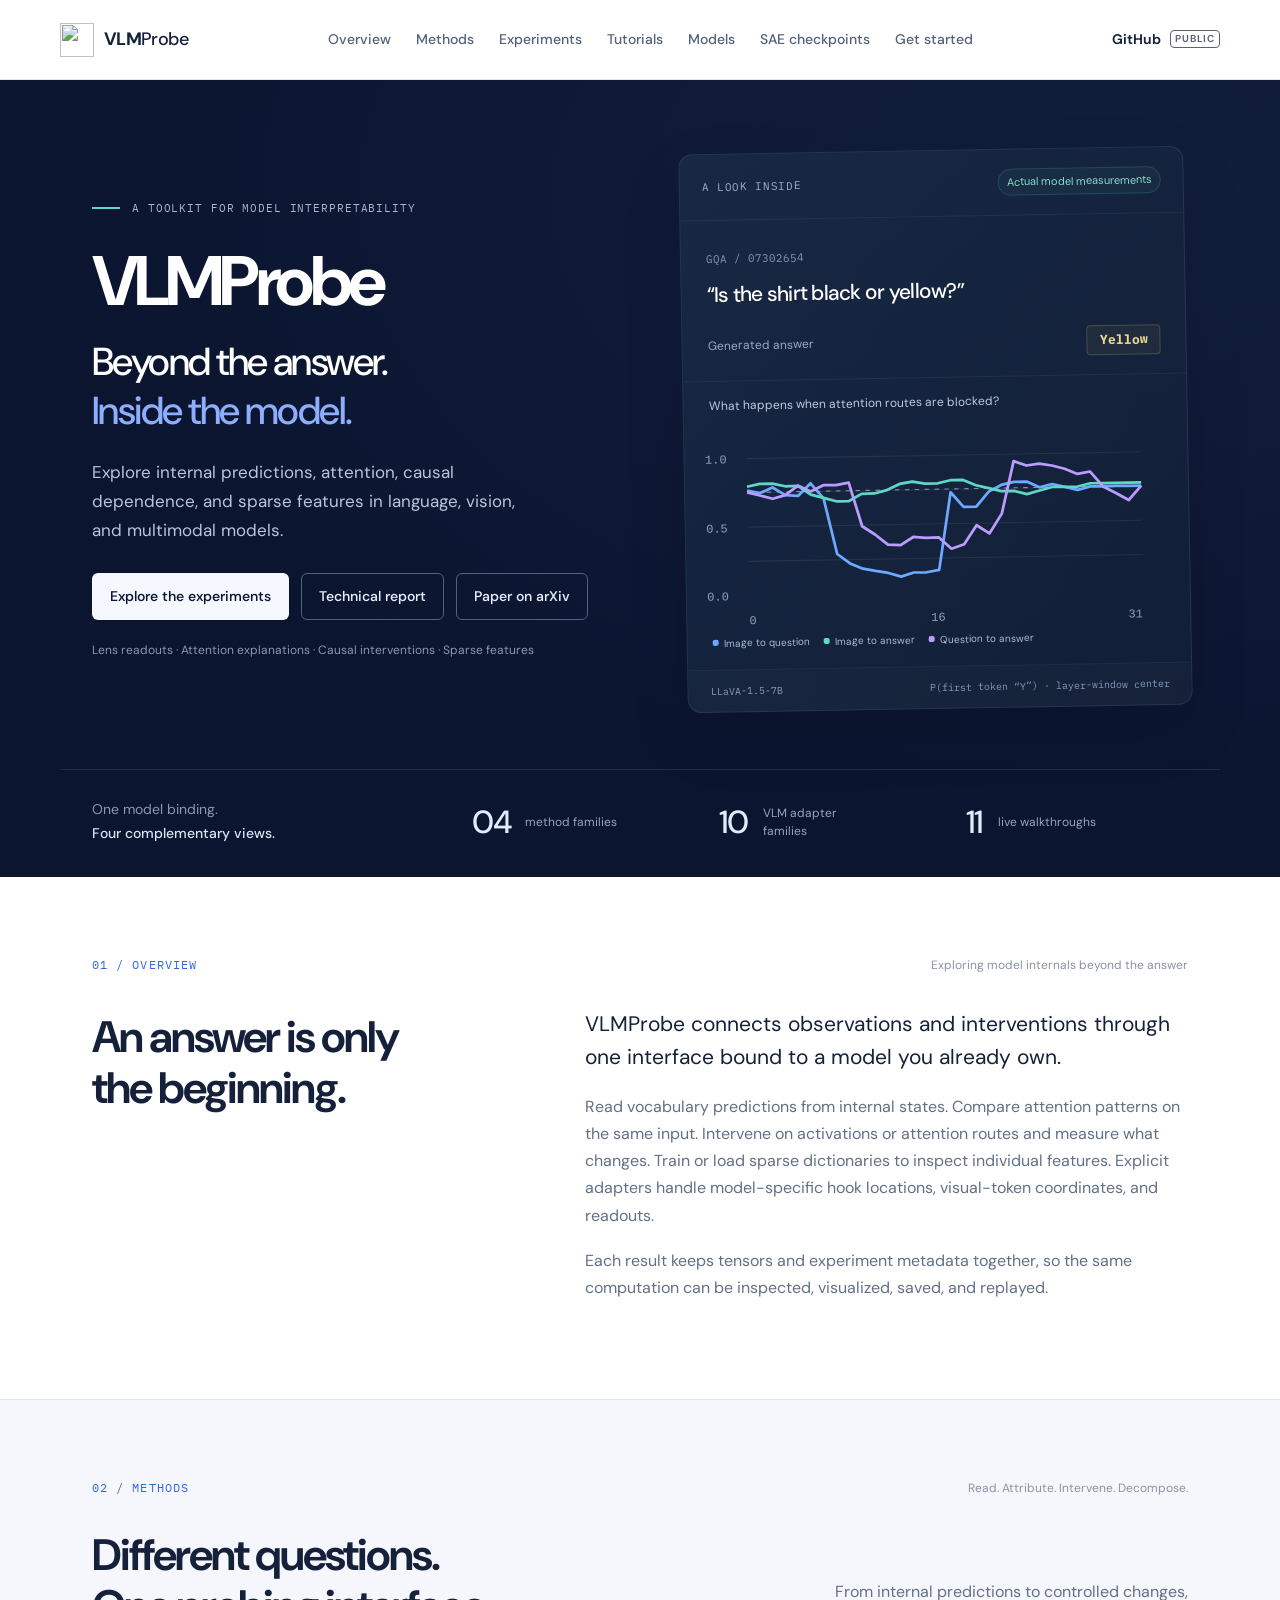
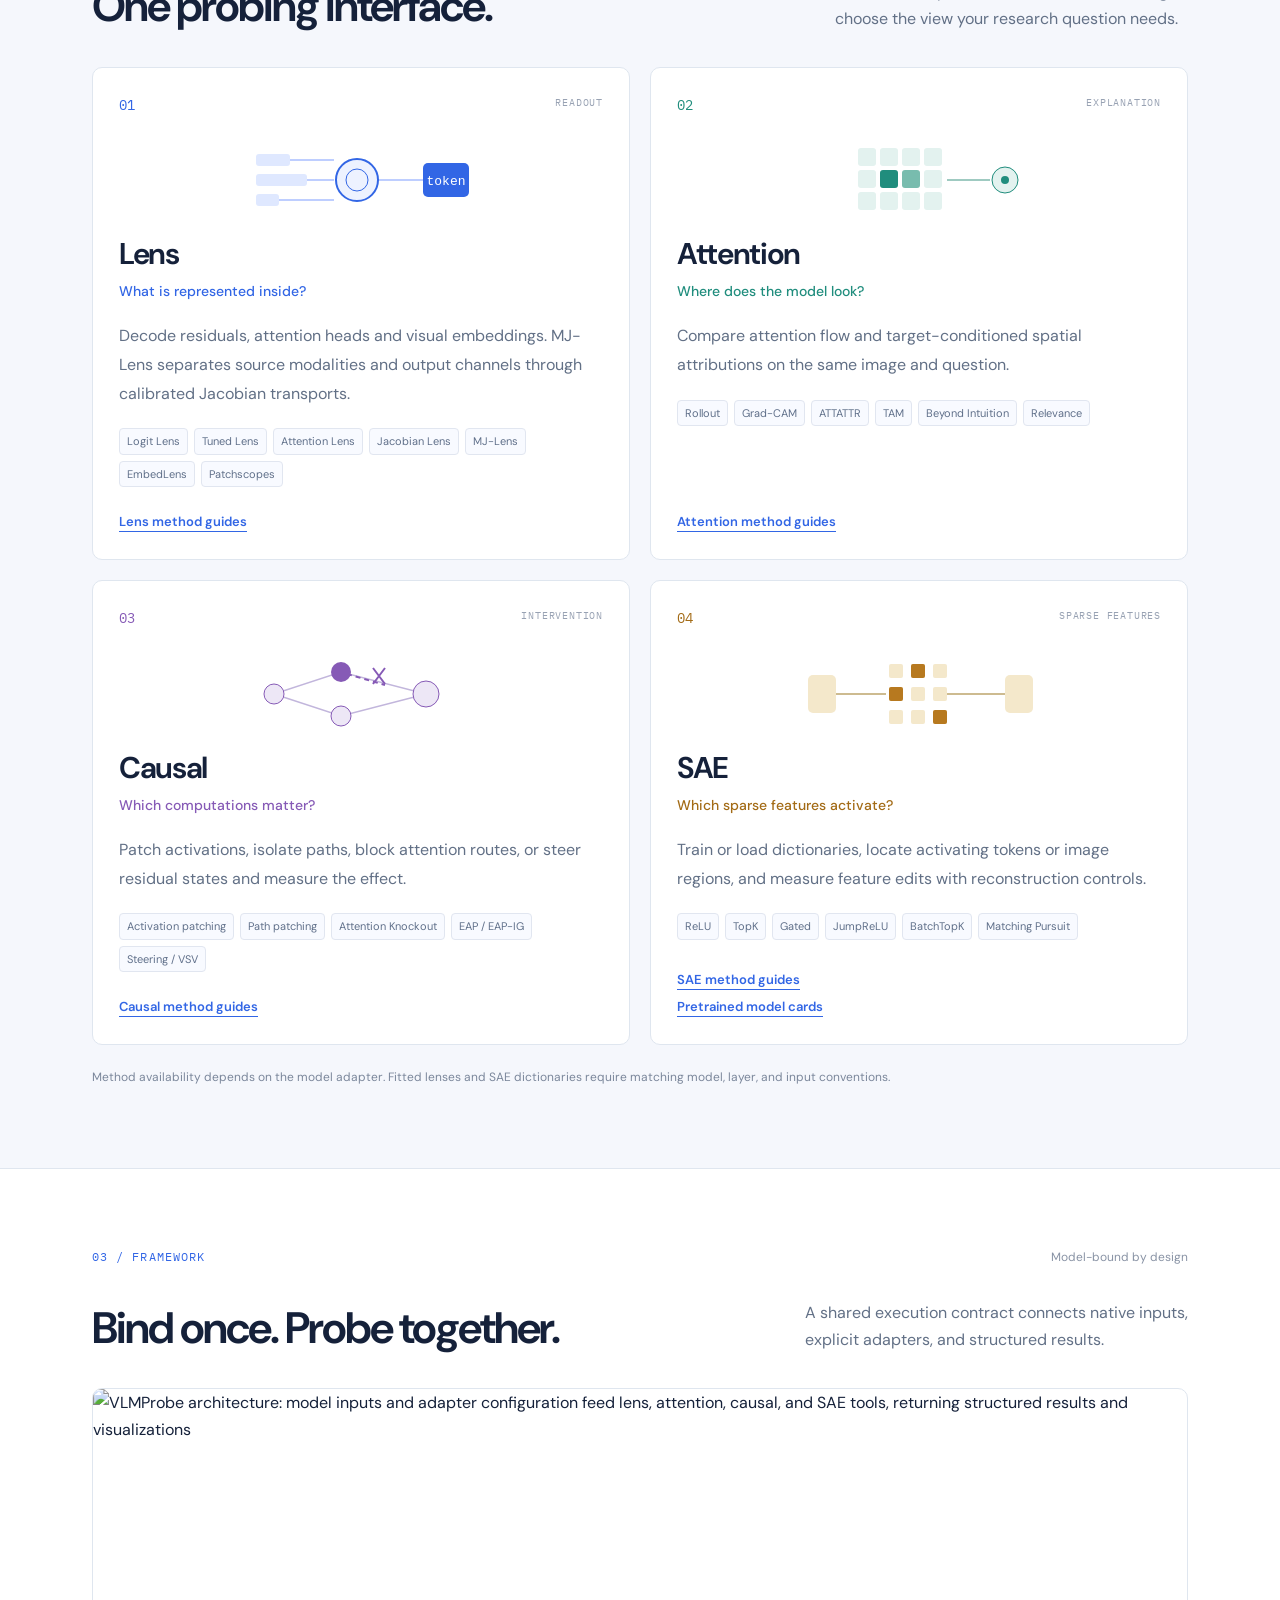
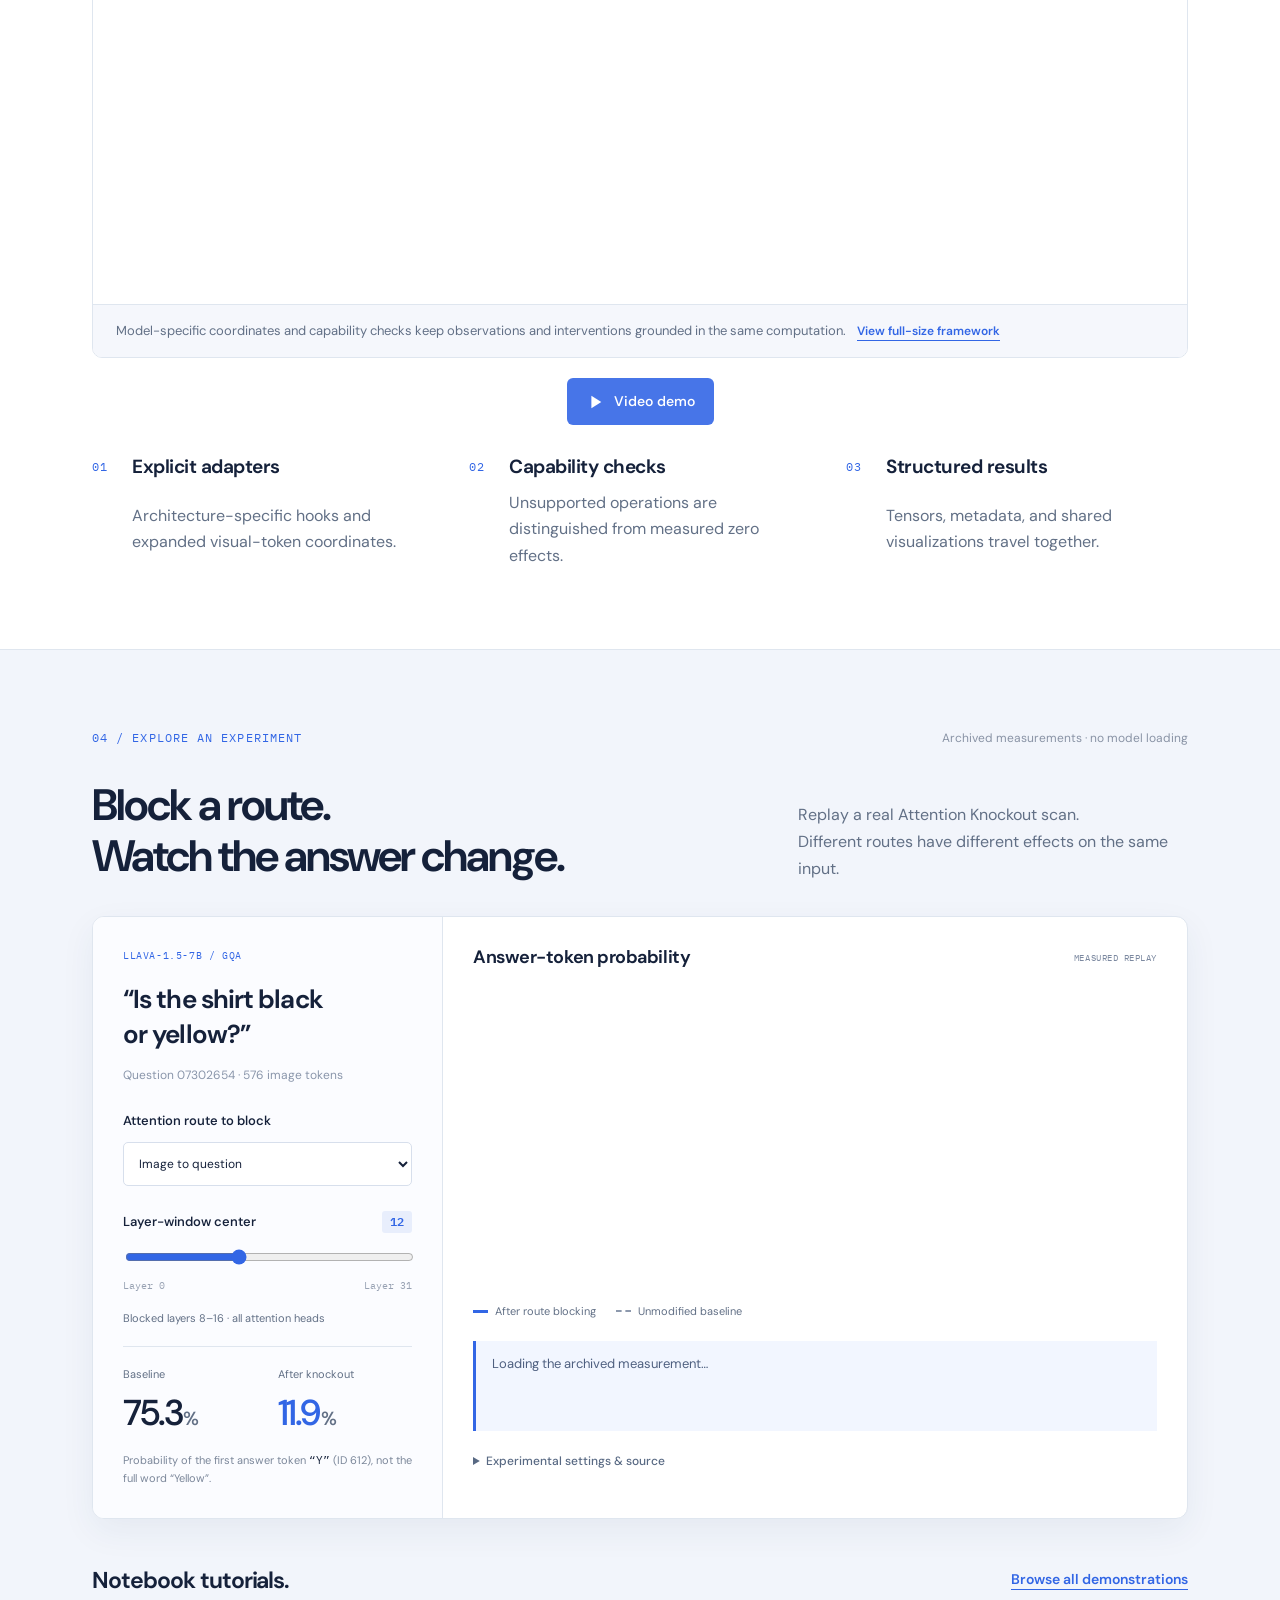
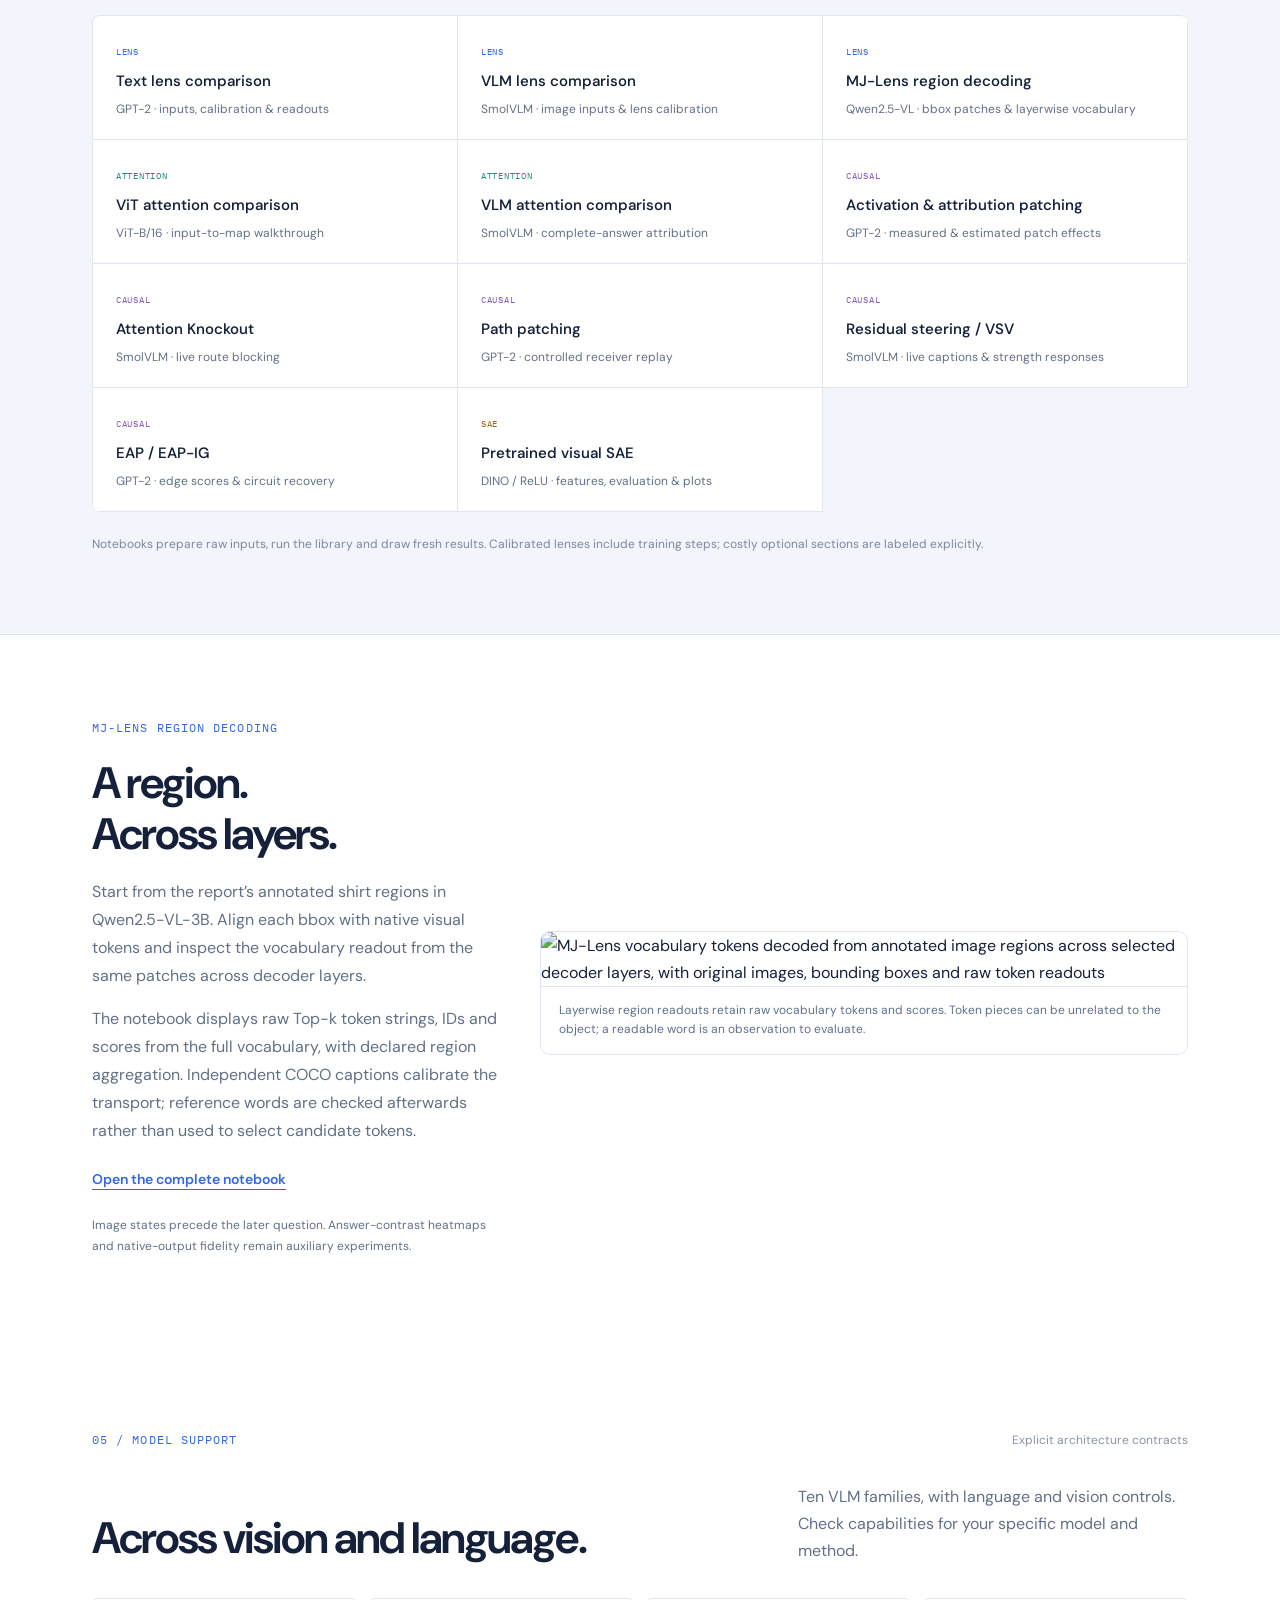
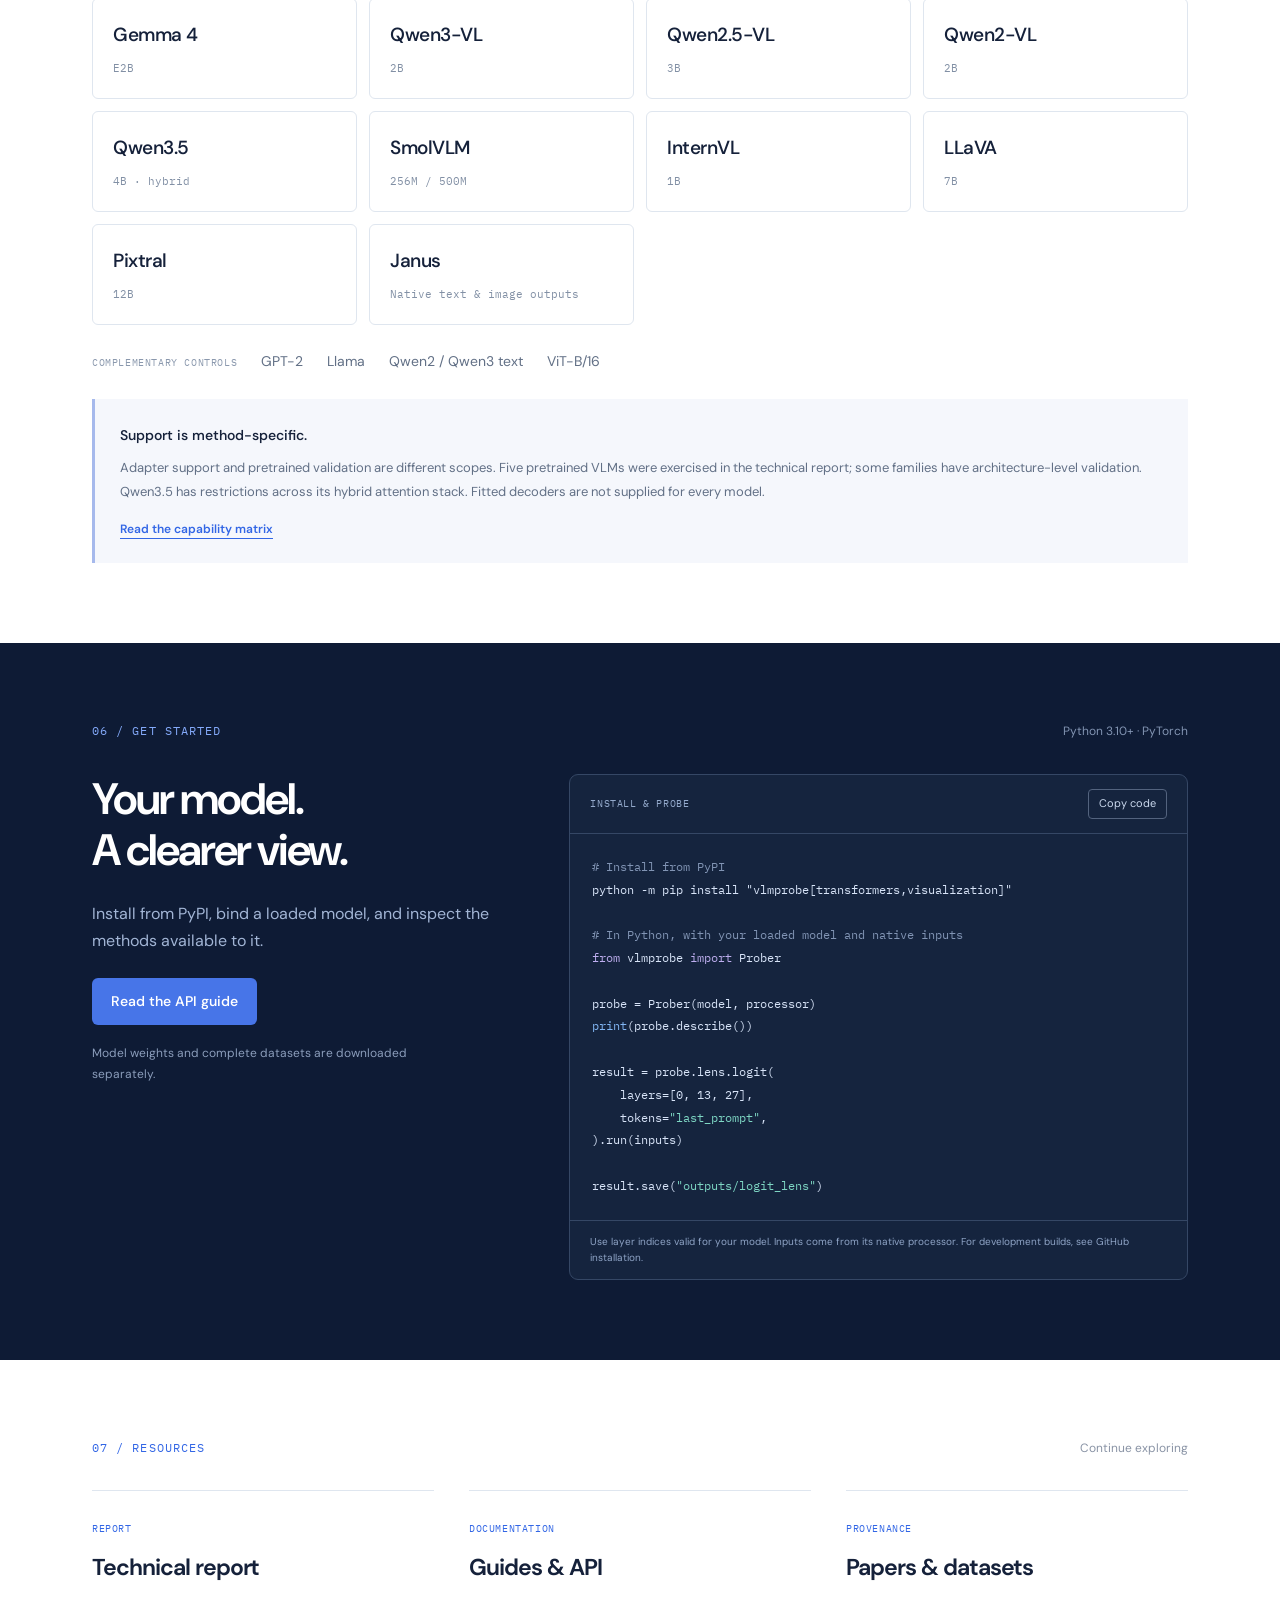
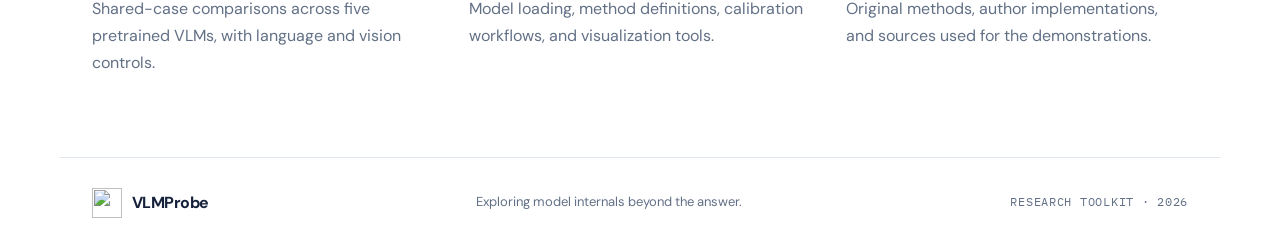
==== commit a8c57bb4: "Fix Gemma attention parity and mixed-mask capability declarations Preserve native attention soft-cap" ====
--- a/docs/project-page/index.html
+++ b/docs/project-page/index.html
@@ -35,7 +35,7 @@
 <div class="chart-caption"><span><i style="background:#6ca9ff"></i>Image to question</span><span><i style="background:#5dd8c3"></i>Image to answer</span><span><i style="background:#ba9cff"></i>Question to answer</span></div>
 <div class="figure-footer"><span>LLaVA-1.5-7B</span><span>P(first token “Y”) · layer-window center</span></div>
 </div>
-</div><div class="hero-bottom wrap"><p>One model binding.<br> <strong>Four complementary views.</strong></p><div><strong>04</strong><span>method families</span></div><div><strong>09</strong><span>VLM adapter families</span></div><div><strong>11</strong><span>live walkthroughs</span></div></div></section>
+</div><div class="hero-bottom wrap"><p>One model binding.<br> <strong>Four complementary views.</strong></p><div><strong>04</strong><span>method families</span></div><div><strong>10</strong><span>VLM adapter families</span></div><div><strong>11</strong><span>live walkthroughs</span></div></div></section>
 <section class="section wrap" id="overview"><div class="section-top"><span class="section-index">01 / OVERVIEW</span><span class="section-note">Exploring model internals beyond the answer</span></div><div class="overview-grid"><h2>An answer is only<br> the beginning.</h2><div><p class="lead">VLMProbe connects observations and interventions through one interface bound to a model you already own.</p><p>Read vocabulary predictions from internal states. Compare attention patterns on the same input. Intervene on activations or attention routes and measure what changes. Train or load sparse dictionaries to inspect individual features. Explicit adapters handle model-specific hook locations, visual-token coordinates, and readouts.</p><p>Each result keeps tensors and experiment metadata together, so the same computation can be inspected, visualized, saved, and replayed.</p></div></div></section>
 <section class="methods-section" id="methods"><div class="section wrap"><div class="section-top"><span class="section-index">02 / METHODS</span><span class="section-note">Read. Attribute. Intervene. Decompose.</span></div><div class="section-heading"><h2>Different questions.<br> One probing interface.</h2><p>From internal predictions to controlled changes,<br> choose the view your research question needs.</p></div>
 <div class="method-grid">
@@ -62,8 +62,8 @@
 <a class="demo-item" href="https://github.com/gexinh/vlm-probe/blob/main/demos/11_sae_pretrained.ipynb" target="_blank" rel="noopener"><span class="demo-family sae">SAE</span><h4>Pretrained visual SAE</h4><p>DINO / ReLU · features, evaluation &amp; plots</p></a>
 </div><p class="section-small">Notebooks prepare raw inputs, run the library and draw fresh results. Calibrated lenses include training steps; costly optional sections are labeled explicitly.</p></div></section>
 <section class="section wrap mj-walkthrough" id="mj-lens"><div class="mj-copy"><span class="section-index">MJ-LENS REGION DECODING</span><h2>A region.<br> Across layers.</h2><p>Start from the report’s annotated shirt regions in Qwen2.5-VL-3B. Align each bbox with native visual tokens and inspect the vocabulary readout from the same patches across decoder layers.</p><p>The notebook displays raw Top-k token strings, IDs and scores from the full vocabulary, with declared region aggregation. Independent COCO captions calibrate the transport; reference words are checked afterwards rather than used to select candidate tokens.</p><a class="text-link" href="https://github.com/gexinh/vlm-probe/blob/main/demos/10_mj_lens.ipynb" target="_blank" rel="noopener">Open the complete notebook</a><p class="section-small">Image states precede the later question. Answer-contrast heatmaps and native-output fidelity remain auxiliary experiments.</p></div><figure class="mj-preview"><a href="assets/lens-mj-report-region-tokens.png" target="_blank" rel="noopener"><img src="assets/lens-mj-report-region-tokens.png" alt="MJ-Lens vocabulary tokens decoded from annotated image regions across selected decoder layers, with original images, bounding boxes and raw token readouts" loading="lazy"></a><figcaption>Layerwise region readouts retain raw vocabulary tokens and scores. Token pieces can be unrelated to the object; a readable word is an observation to evaluate.</figcaption></figure></section>
-<section class="section wrap" id="models"><div class="section-top"><span class="section-index">05 / MODEL SUPPORT</span><span class="section-note">Explicit architecture contracts</span></div><div class="section-heading"><h2>Across vision and language.</h2><p>Nine VLM families, with language and vision controls.<br> Check capabilities for your specific model and method.</p></div><div class="model-grid">
-<a href="https://github.com/gexinh/vlm-prob/blob/main/docs/models/qwen3_vl.md" target="_blank" rel="noopener"><span>Qwen3-VL</span><small>2B</small></a><a href="https://github.com/gexinh/vlm-prob/blob/main/docs/models/qwen2_5_vl.md" target="_blank" rel="noopener"><span>Qwen2.5-VL</span><small>3B</small></a><a href="https://github.com/gexinh/vlm-prob/blob/main/docs/models/qwen2_vl.md" target="_blank" rel="noopener"><span>Qwen2-VL</span><small>2B</small></a><a href="https://github.com/gexinh/vlm-prob/blob/main/docs/models/qwen3_5.md" target="_blank" rel="noopener"><span>Qwen3.5</span><small>4B · hybrid</small></a><a href="https://github.com/gexinh/vlm-prob/blob/main/docs/models/smolvlm.md" target="_blank" rel="noopener"><span>SmolVLM</span><small>256M / 500M</small></a><a href="https://github.com/gexinh/vlm-prob/blob/main/docs/models/internvl.md" target="_blank" rel="noopener"><span>InternVL</span><small>1B</small></a><a href="https://github.com/gexinh/vlm-prob/blob/main/docs/models/llava.md" target="_blank" rel="noopener"><span>LLaVA</span><small>7B</small></a><a href="https://github.com/gexinh/vlm-prob/blob/main/docs/models/pixtral.md" target="_blank" rel="noopener"><span>Pixtral</span><small>12B</small></a><a href="https://github.com/gexinh/vlm-probe/blob/main/docs/models/janus.md" target="_blank" rel="noopener"><span>Janus</span><small>Native text &amp; image outputs</small></a></div><div class="model-controls"><span class="mono">COMPLEMENTARY CONTROLS</span><span>GPT-2</span><span>Llama</span><span>Qwen2 / Qwen3 text</span><span>ViT-B/16</span></div><div class="support-note"><strong>Support is method-specific.</strong><p>Adapter support and pretrained validation are different scopes. Five pretrained VLMs were exercised in the technical report; some families have architecture-level validation. Qwen3.5 has restrictions across its hybrid attention stack. Fitted decoders are not supplied for every model.</p><a class="text-link" href="https://github.com/gexinh/vlm-prob/blob/main/docs/models/README.md" target="_blank" rel="noopener">Read the capability matrix</a></div></section>
+<section class="section wrap" id="models"><div class="section-top"><span class="section-index">05 / MODEL SUPPORT</span><span class="section-note">Explicit architecture contracts</span></div><div class="section-heading"><h2>Across vision and language.</h2><p>Ten VLM families, with language and vision controls.<br> Check capabilities for your specific model and method.</p></div><div class="model-grid">
+<a href="https://github.com/gexinh/vlm-probe/blob/main/docs/models/gemma4.md" target="_blank" rel="noopener"><span>Gemma 4</span><small>E2B</small></a><a href="https://github.com/gexinh/vlm-prob/blob/main/docs/models/qwen3_vl.md" target="_blank" rel="noopener"><span>Qwen3-VL</span><small>2B</small></a><a href="https://github.com/gexinh/vlm-prob/blob/main/docs/models/qwen2_5_vl.md" target="_blank" rel="noopener"><span>Qwen2.5-VL</span><small>3B</small></a><a href="https://github.com/gexinh/vlm-prob/blob/main/docs/models/qwen2_vl.md" target="_blank" rel="noopener"><span>Qwen2-VL</span><small>2B</small></a><a href="https://github.com/gexinh/vlm-prob/blob/main/docs/models/qwen3_5.md" target="_blank" rel="noopener"><span>Qwen3.5</span><small>4B · hybrid</small></a><a href="https://github.com/gexinh/vlm-prob/blob/main/docs/models/smolvlm.md" target="_blank" rel="noopener"><span>SmolVLM</span><small>256M / 500M</small></a><a href="https://github.com/gexinh/vlm-prob/blob/main/docs/models/internvl.md" target="_blank" rel="noopener"><span>InternVL</span><small>1B</small></a><a href="https://github.com/gexinh/vlm-prob/blob/main/docs/models/llava.md" target="_blank" rel="noopener"><span>LLaVA</span><small>7B</small></a><a href="https://github.com/gexinh/vlm-prob/blob/main/docs/models/pixtral.md" target="_blank" rel="noopener"><span>Pixtral</span><small>12B</small></a><a href="https://github.com/gexinh/vlm-probe/blob/main/docs/models/janus.md" target="_blank" rel="noopener"><span>Janus</span><small>Native text &amp; image outputs</small></a></div><div class="model-controls"><span class="mono">COMPLEMENTARY CONTROLS</span><span>GPT-2</span><span>Llama</span><span>Qwen2 / Qwen3 text</span><span>ViT-B/16</span></div><div class="support-note"><strong>Support is method-specific.</strong><p>Adapter support and pretrained validation are different scopes. Five pretrained VLMs were exercised in the technical report; some families have architecture-level validation. Qwen3.5 has restrictions across its hybrid attention stack. Fitted decoders are not supplied for every model.</p><a class="text-link" href="https://github.com/gexinh/vlm-prob/blob/main/docs/models/README.md" target="_blank" rel="noopener">Read the capability matrix</a></div></section>
 <section class="start-section" id="start"><div class="section wrap"><div class="section-top"><span class="section-index">06 / GET STARTED</span><span class="section-note">Python 3.10+ · PyTorch</span></div><div class="start-grid"><div><h2>Your model.<br> A clearer view.</h2><p>Install from <a href="https://pypi.org/project/vlmprobe/" target="_blank" rel="noopener">PyPI</a>, bind a loaded model, and inspect the methods available to it.</p><a class="button button-blue" href="https://github.com/gexinh/vlm-prob/blob/main/docs/API.md" target="_blank" rel="noopener">Read the API guide</a><p class="access-note">Model weights and complete datasets are downloaded separately.</p></div><div class="code-panel"><div class="code-header"><span class="mono">INSTALL &amp; PROBE</span><button type="button" id="copy-code" aria-label="Copy installation and probing example">Copy code</button></div><pre><code id="quickstart-code"><span class="code-comment"># Install from PyPI</span>
 python -m pip install "vlmprobe[transformers,visualization]"
 
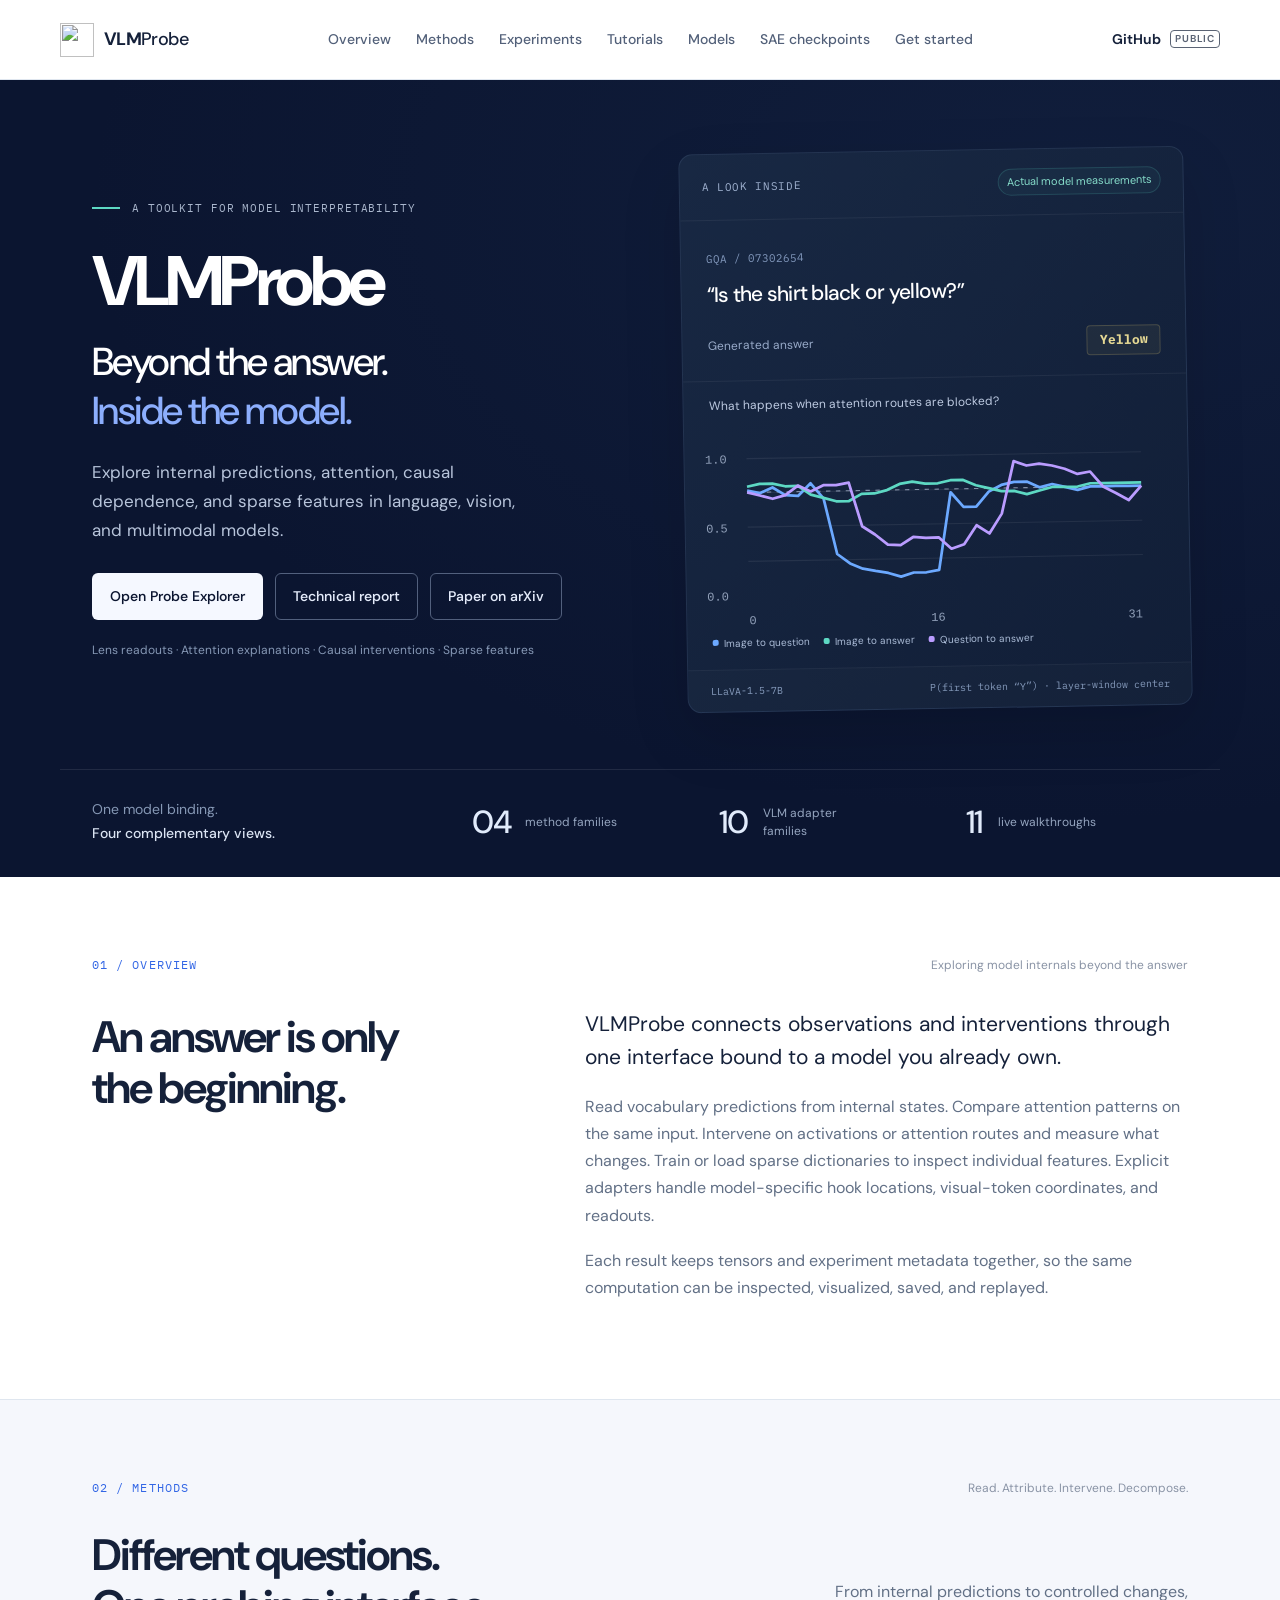
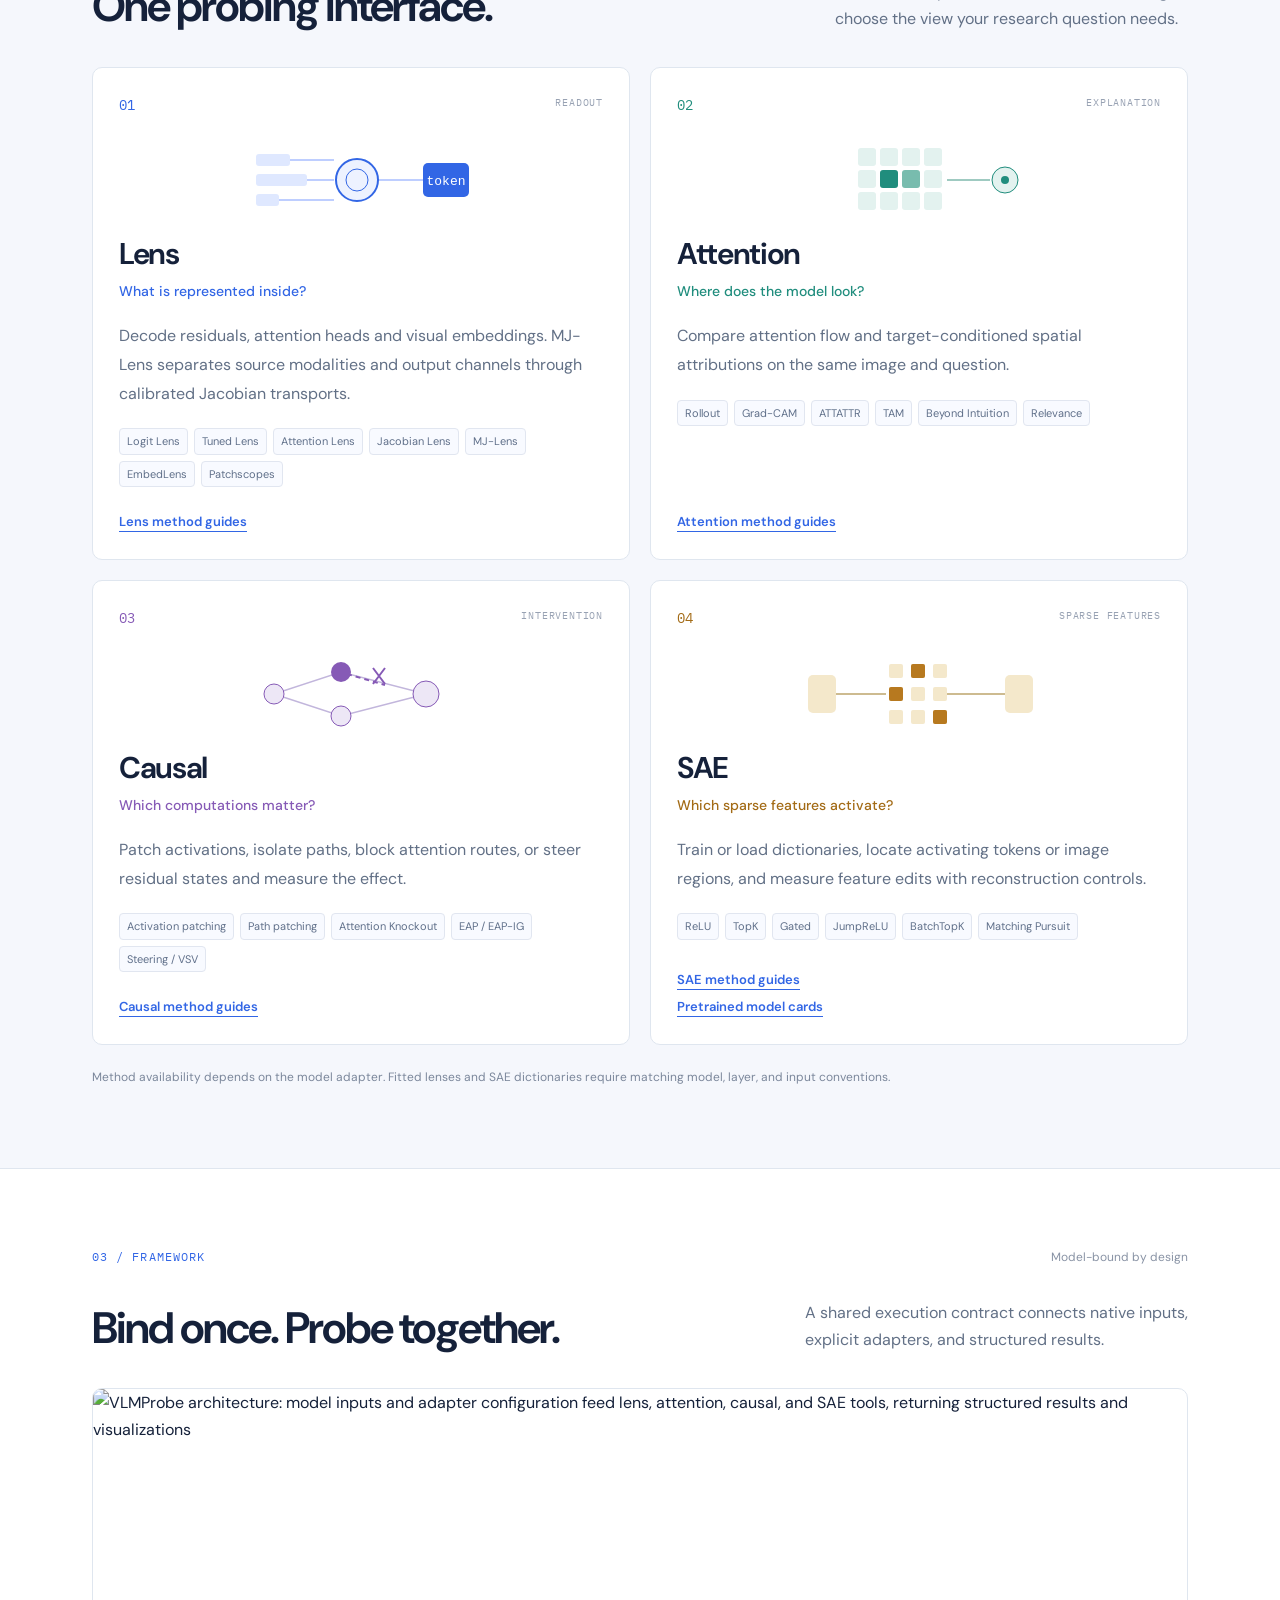
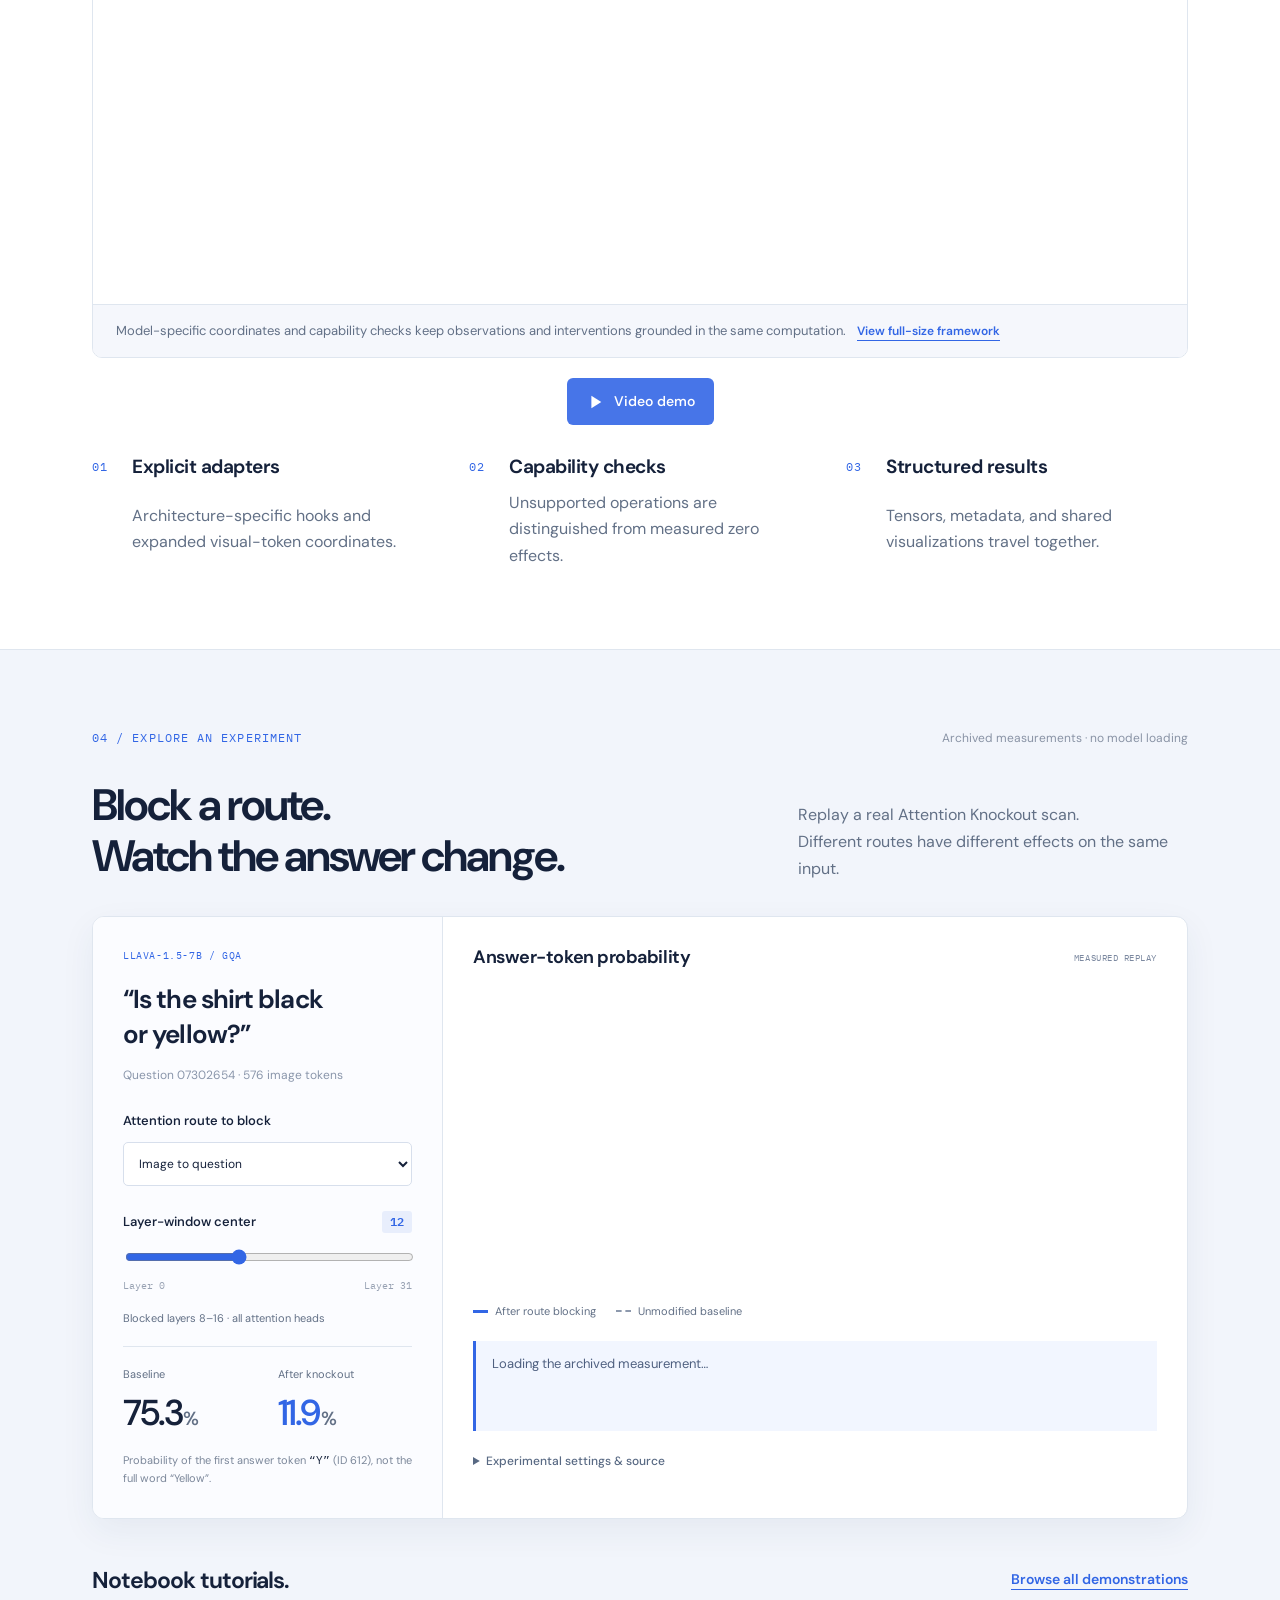
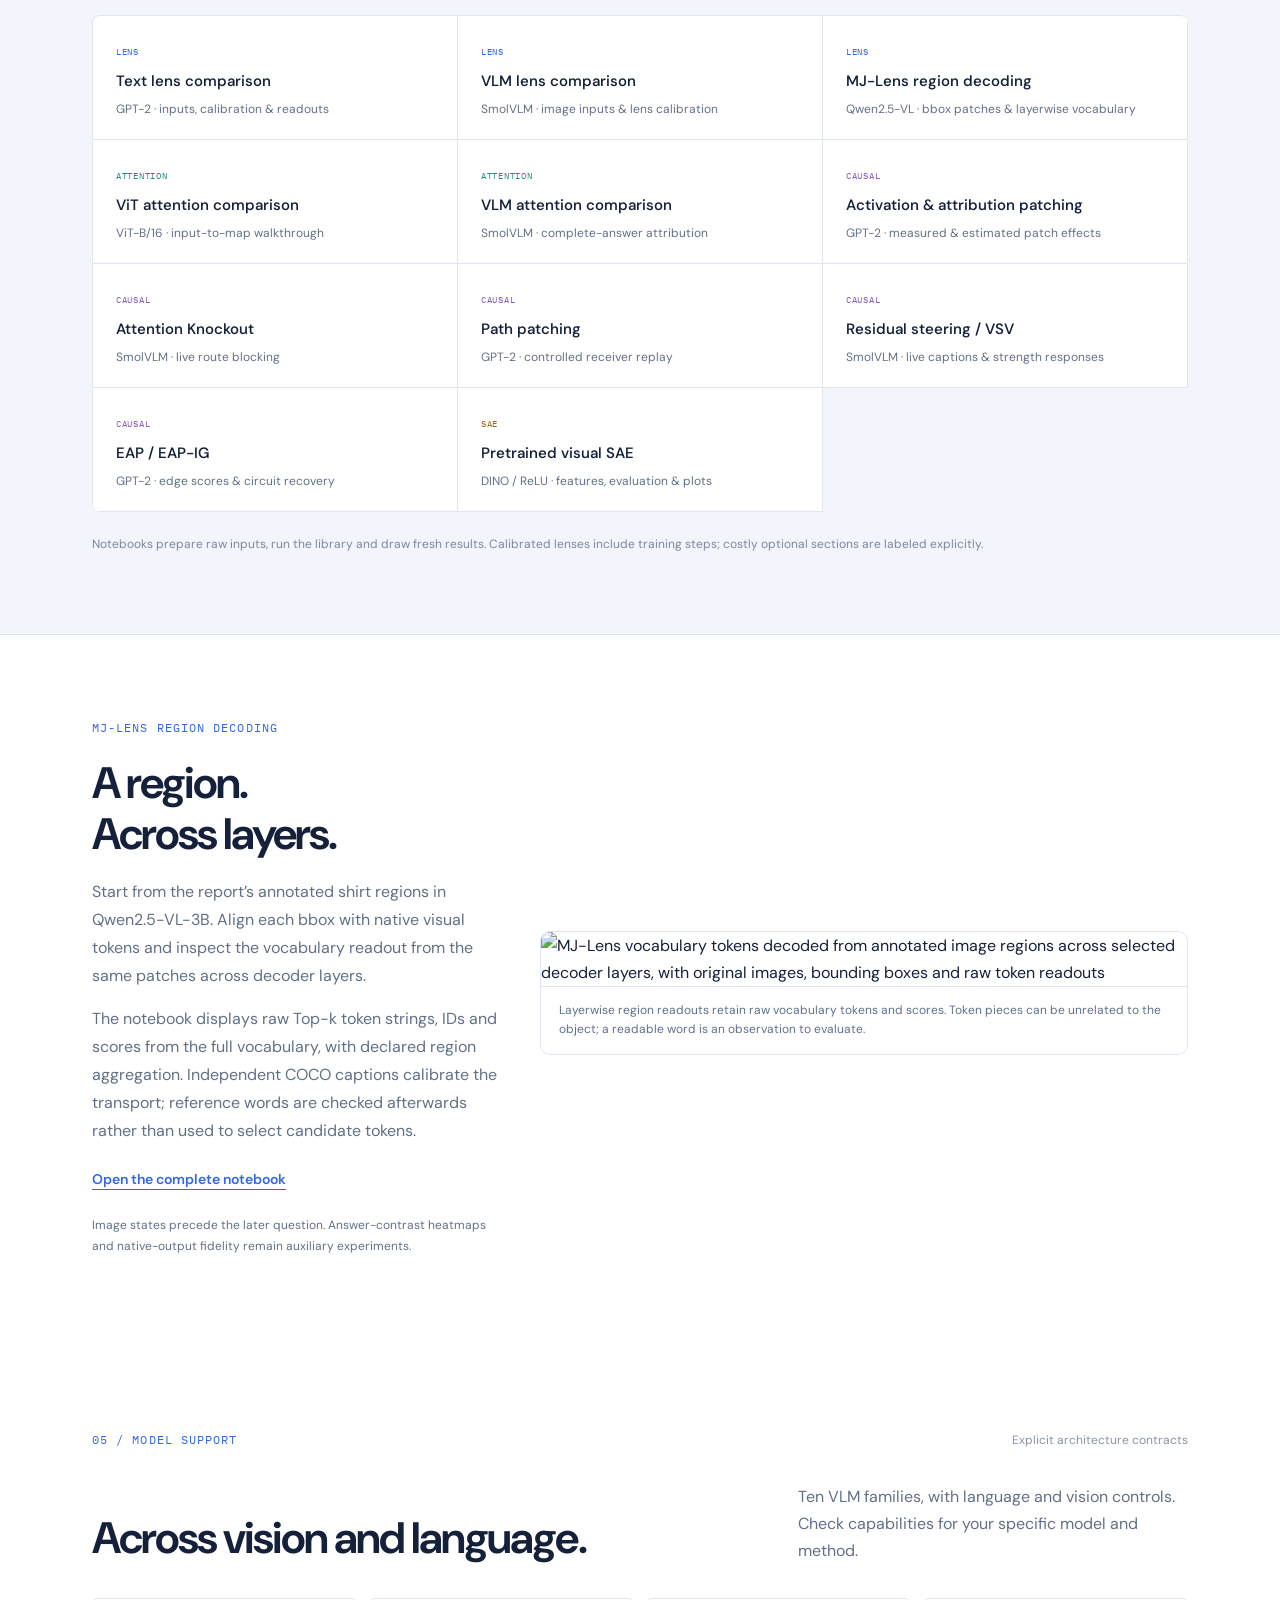
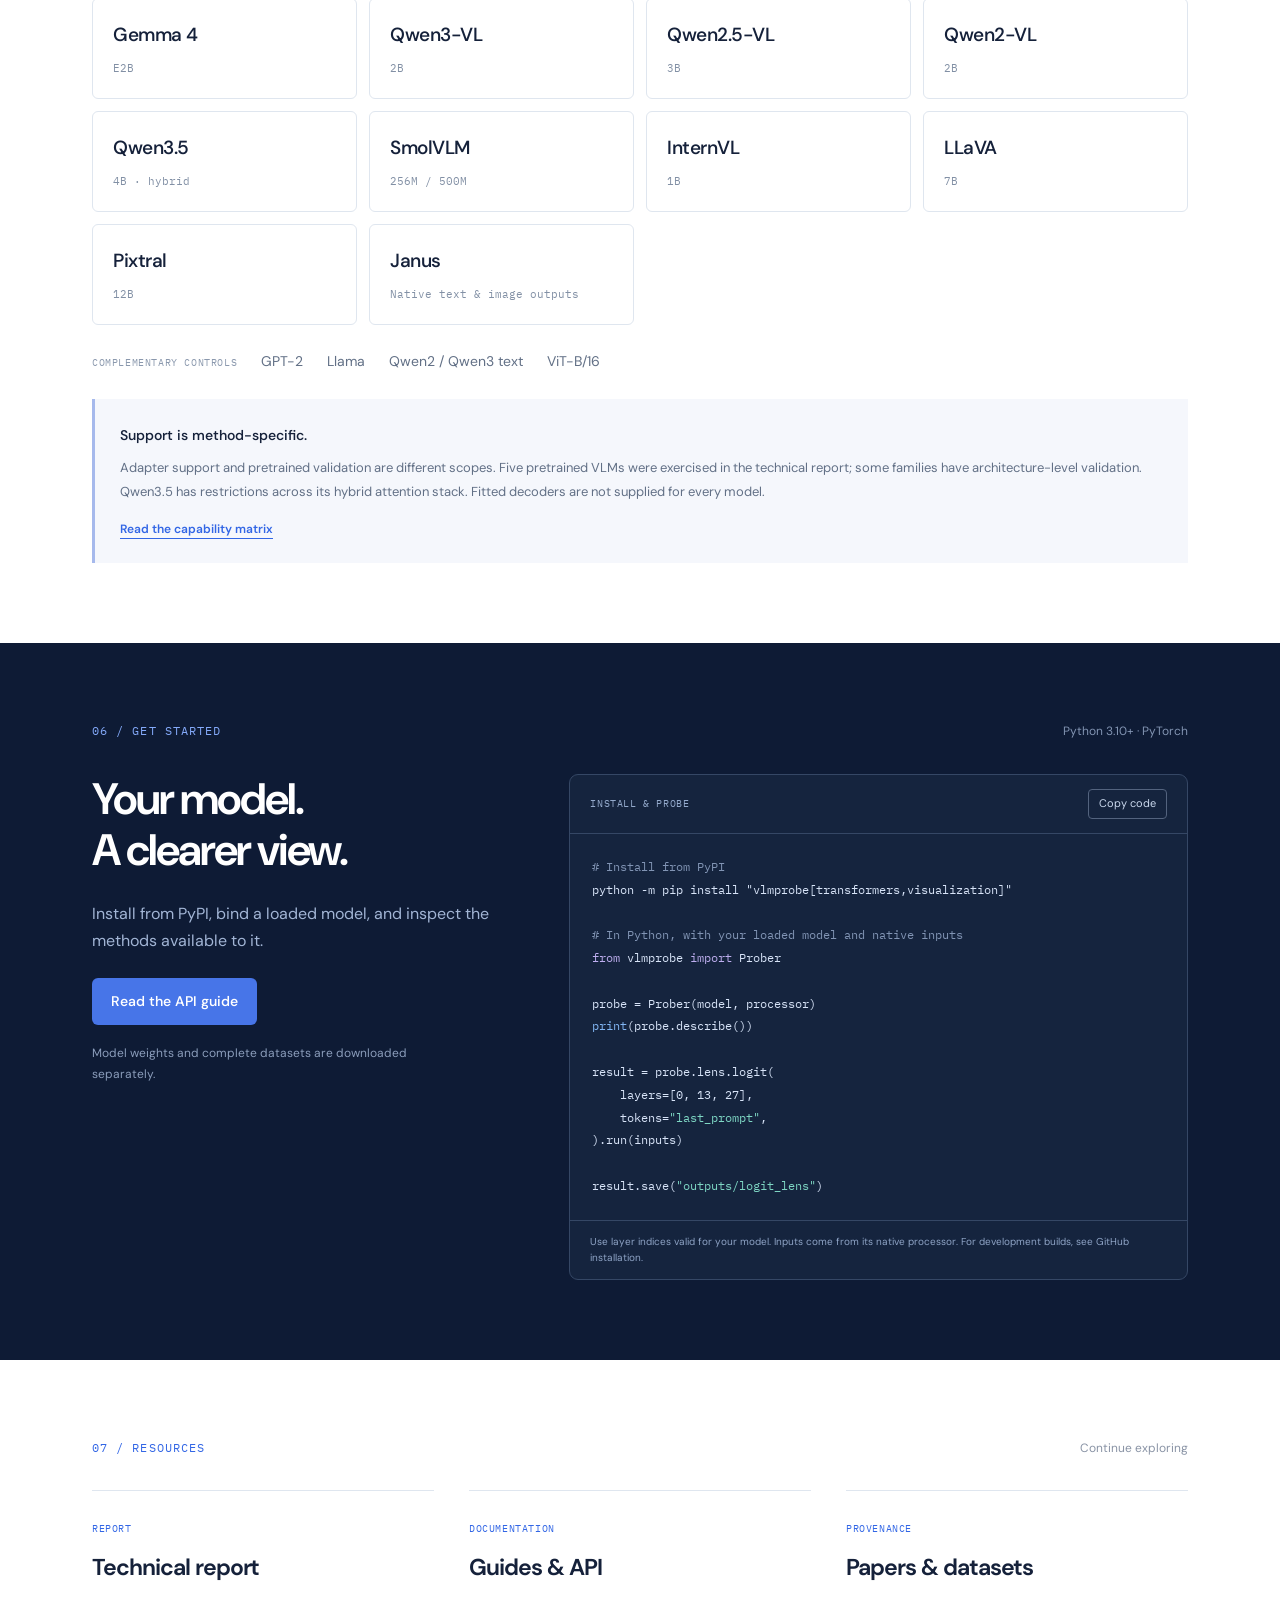
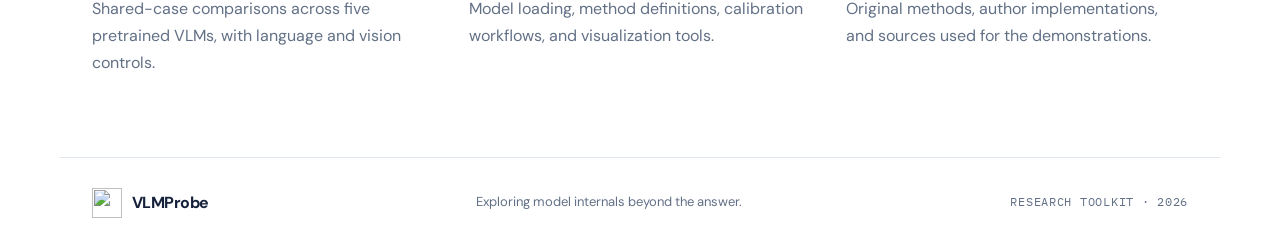
==== commit 79bb9789: "Add interactive VLMProbe result explorer" ====
--- a/docs/project-page/index.html
+++ b/docs/project-page/index.html
@@ -24,7 +24,7 @@
 <h1>VLMProbe</h1>
 <p class="hero-title">Beyond the answer.<br> <span>Inside the model.</span></p>
 <p class="hero-description">Explore internal predictions, attention, causal dependence, and sparse features in language, vision, and multimodal models.</p>
-<div class="hero-actions"><a class="button button-primary" href="#experiment">Explore the experiments</a><a class="button button-outline" href="https://github.com/gexinh/vlm-prob/releases/latest/download/vlm-probing-technical-report.pdf" target="_blank" rel="noopener">Technical report</a><a class="button button-outline" href="https://arxiv.org/abs/2610.33072" target="_blank" rel="noopener">Paper on arXiv</a></div>
+<div class="hero-actions"><a class="button button-primary" href="explorer/">Open Probe Explorer</a><a class="button button-outline" href="https://github.com/gexinh/vlm-prob/releases/latest/download/vlm-probing-technical-report.pdf" target="_blank" rel="noopener">Technical report</a><a class="button button-outline" href="https://arxiv.org/abs/2610.33072" target="_blank" rel="noopener">Paper on arXiv</a></div>
 <p class="hero-footnote">Lens readouts · Attention explanations · Causal interventions · Sparse features</p>
 </div>
 <div class="hero-figure">
